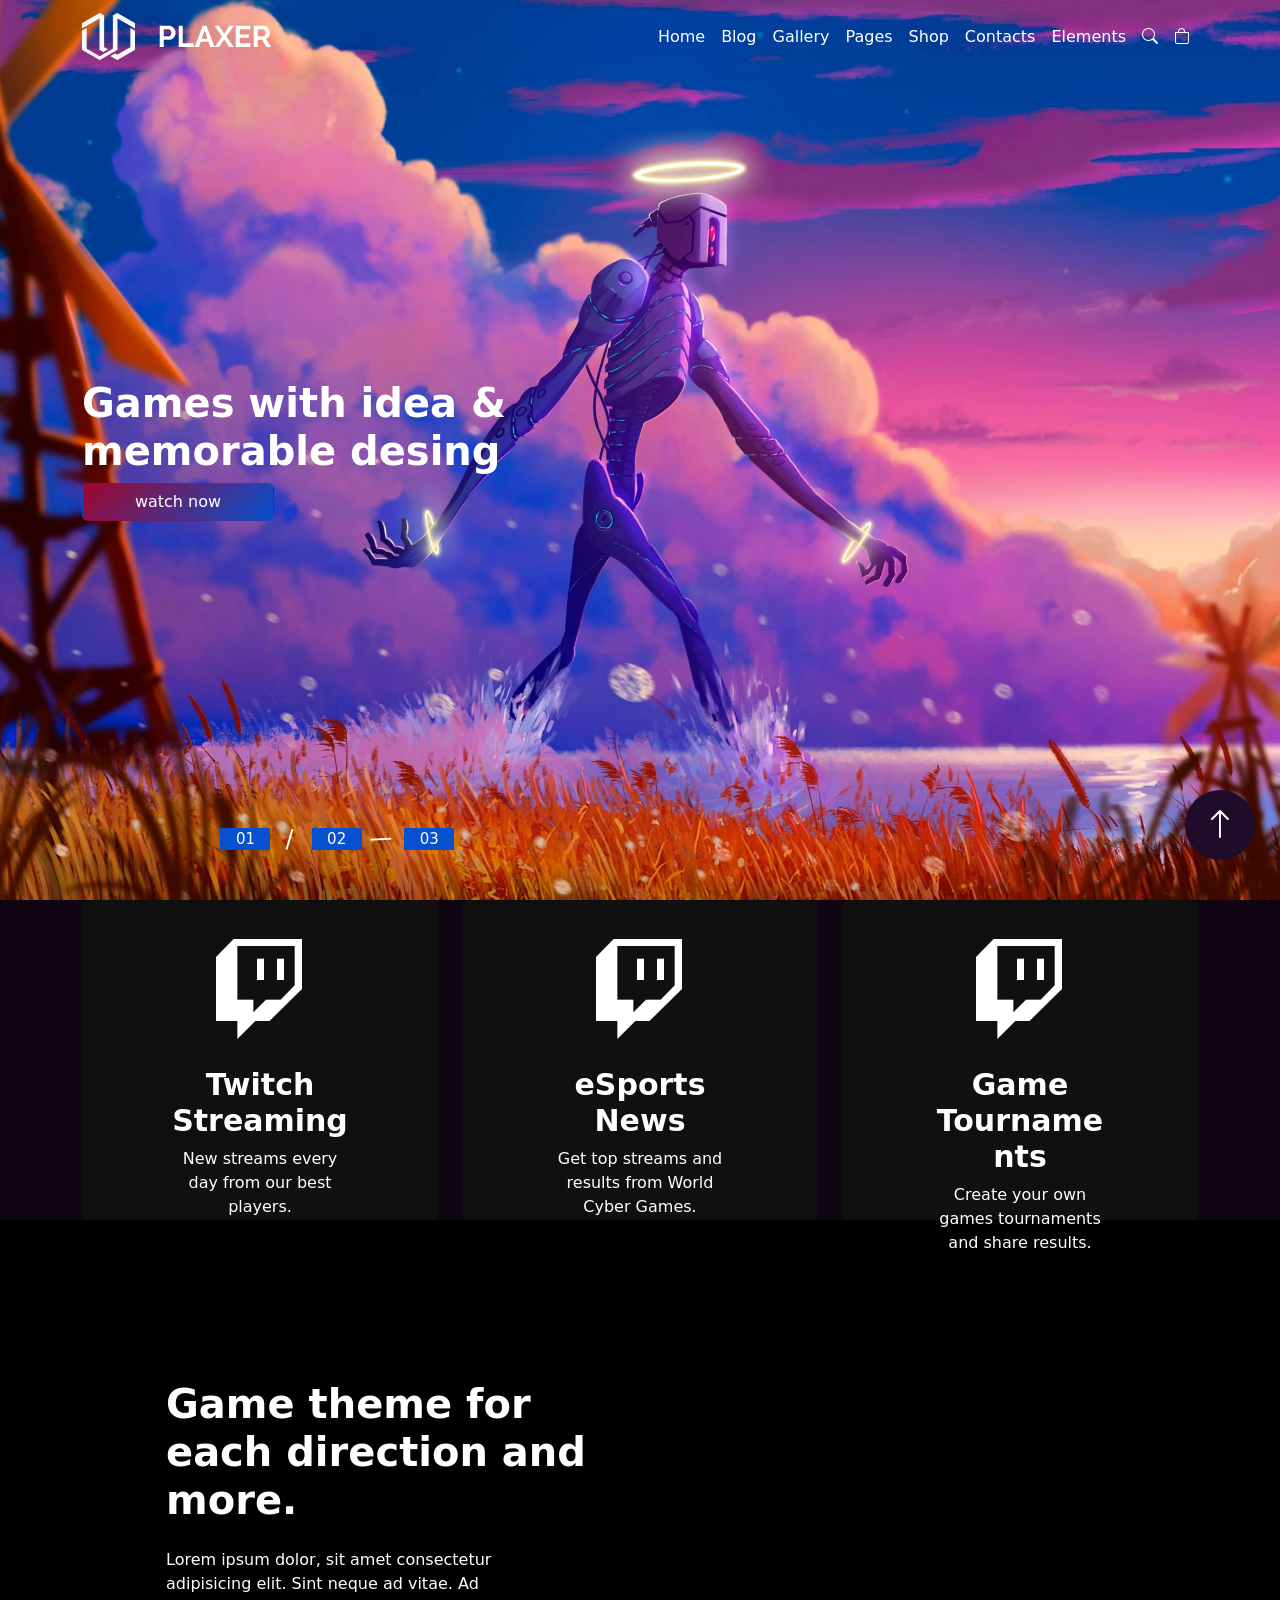
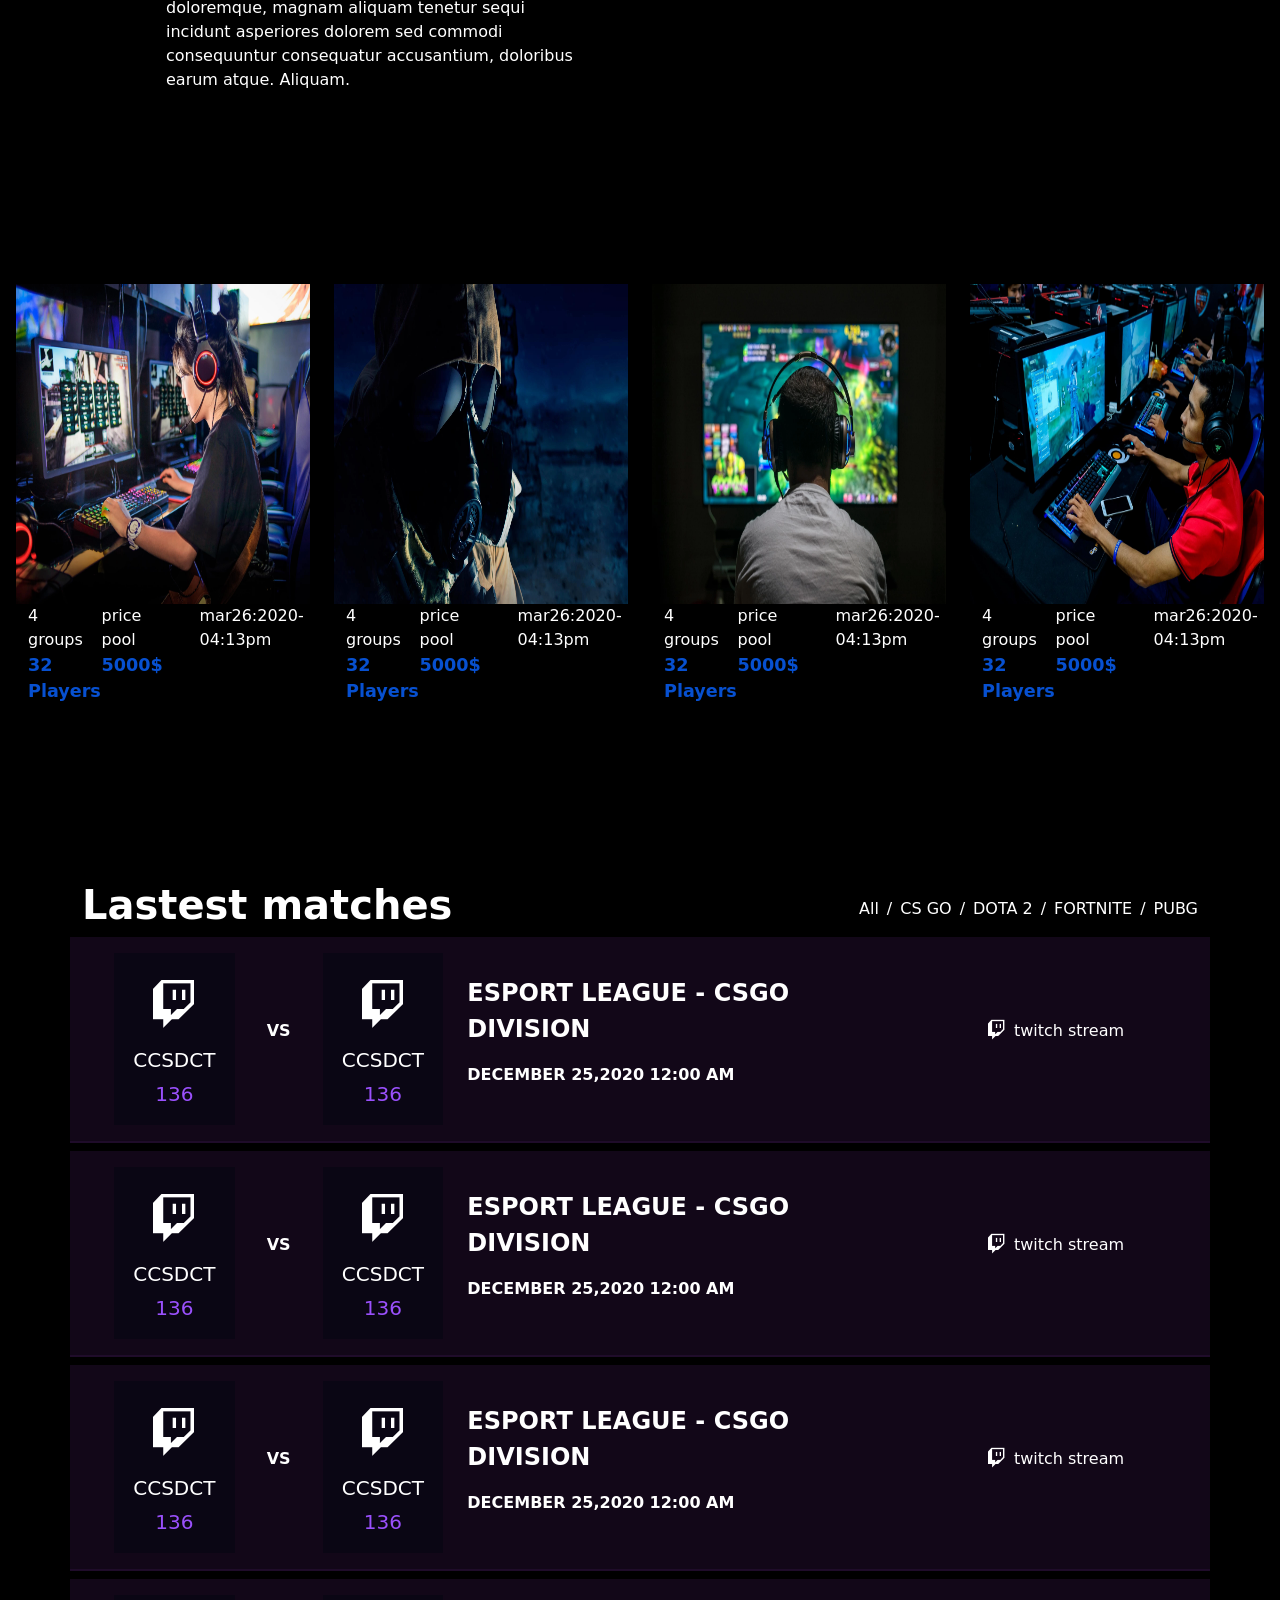
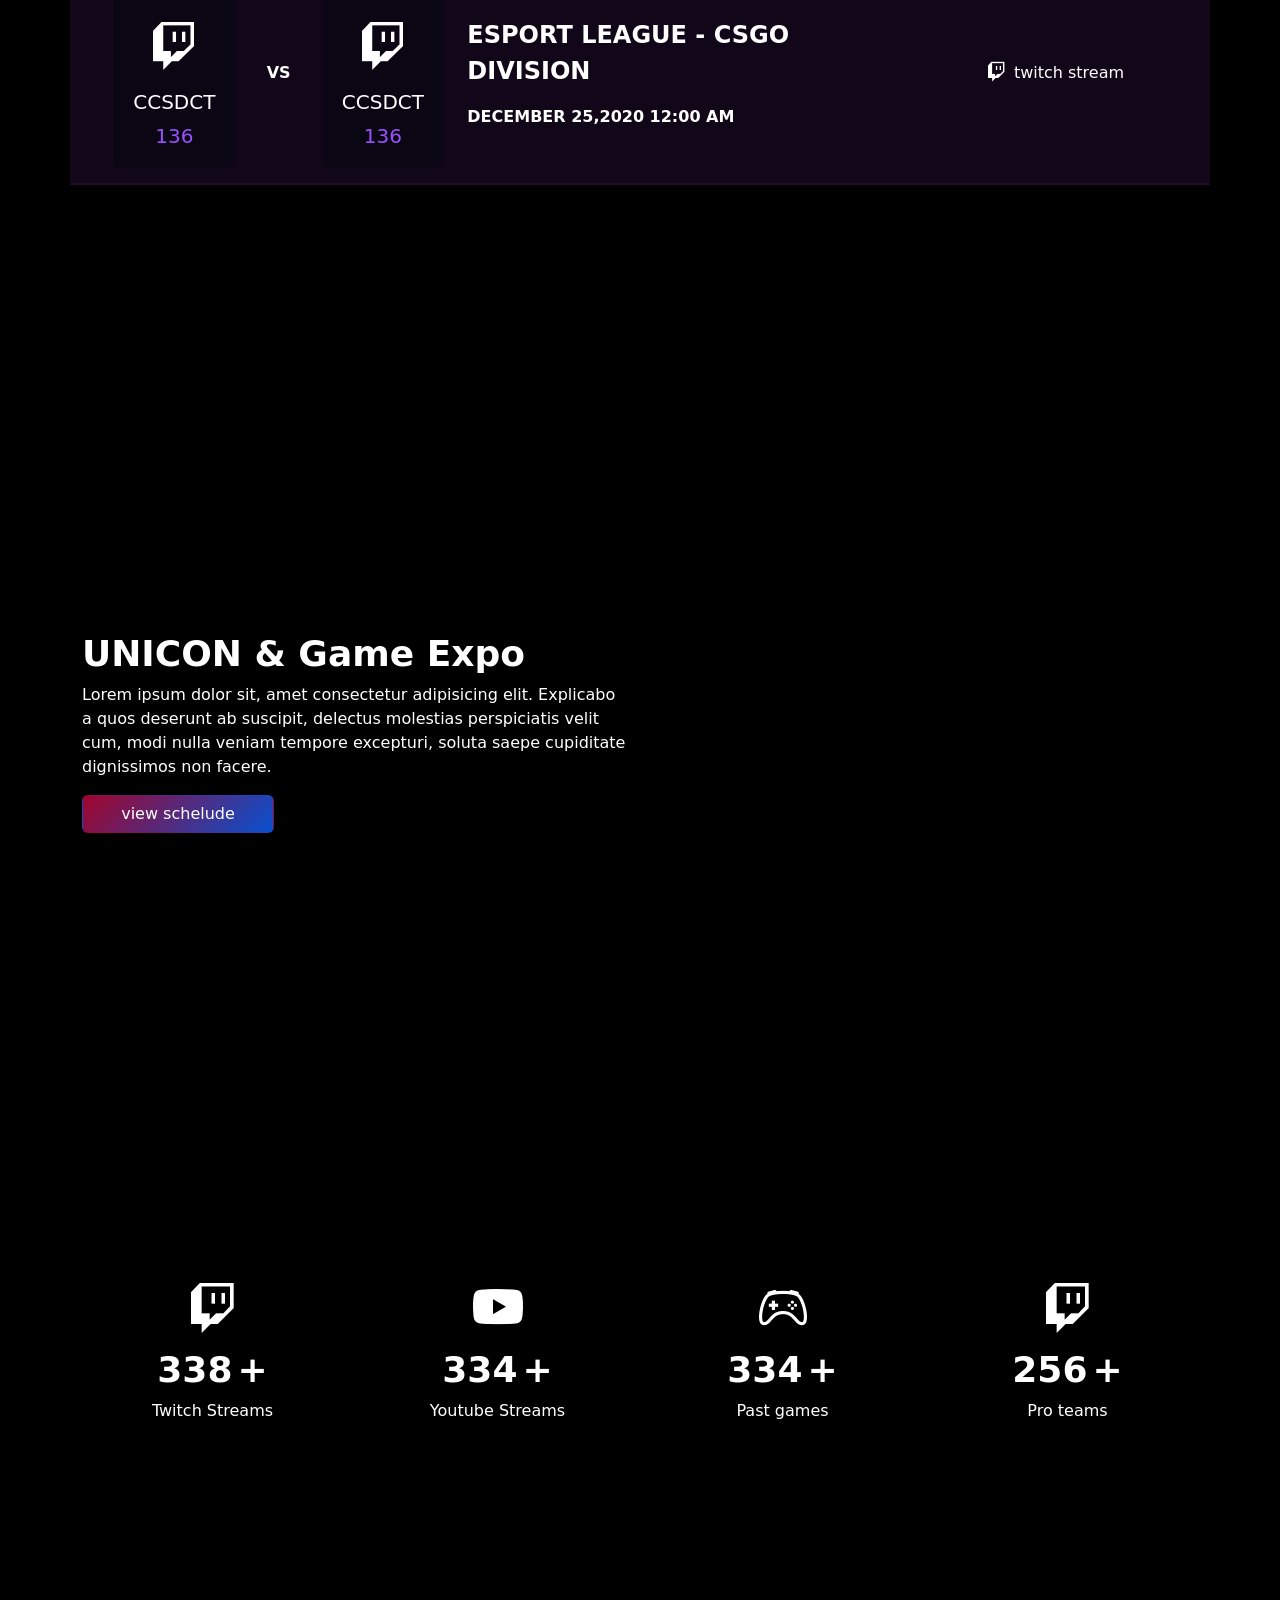
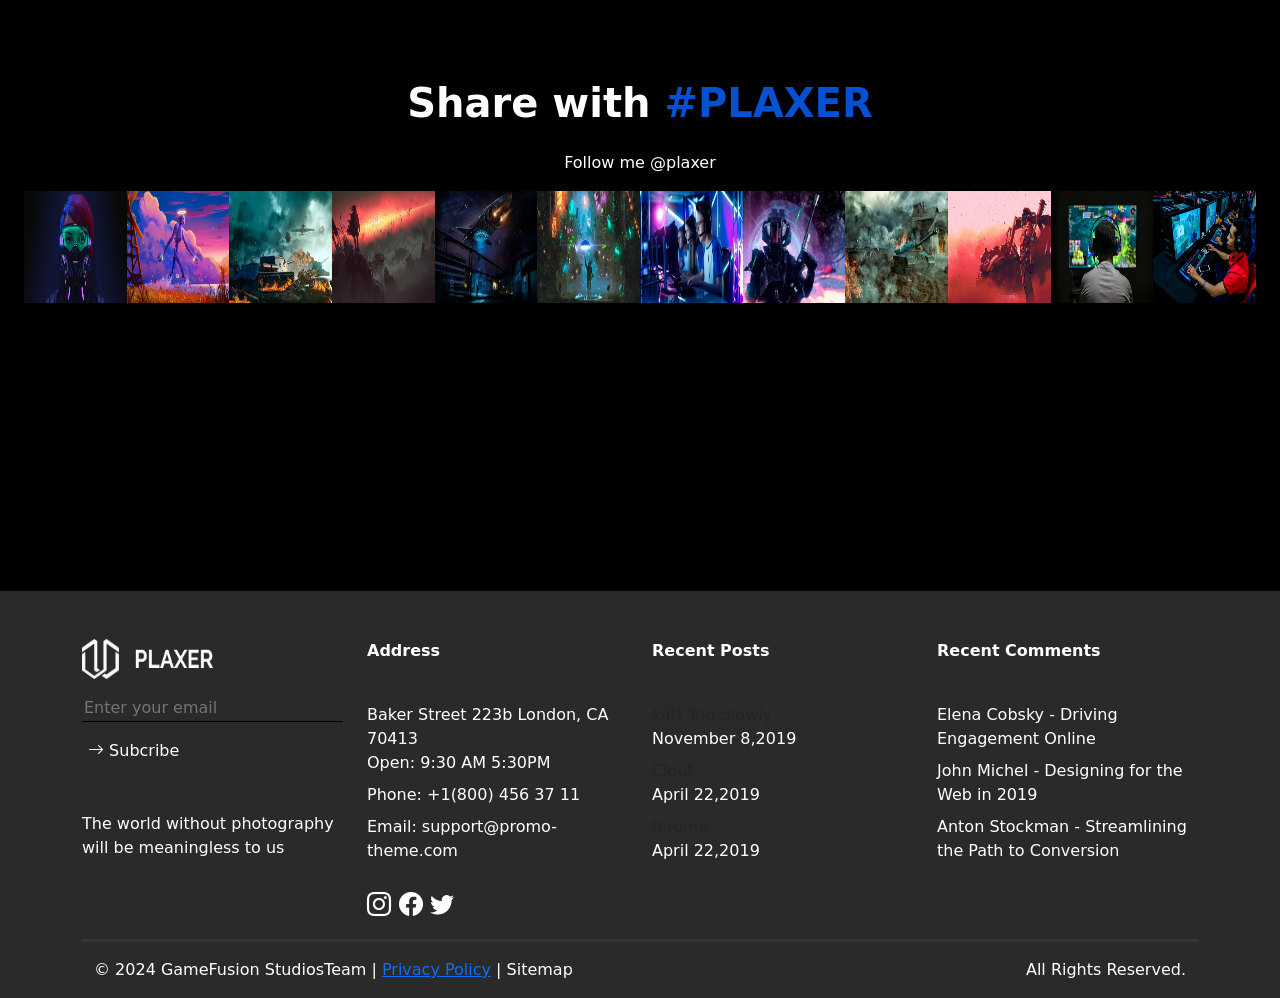
==== index.html @ f03bf8fd "home final" ====
<!DOCTYPE html>
<html lang="en">
<head>
    <meta charset="UTF-8">
    <meta name="viewport" content="width=device-width, initial-scale=1.0">
    <title>SupuestoIII</title>
    
    <link href="https://cdn.jsdelivr.net/npm/bootstrap@5.3.8/dist/css/bootstrap.min.css" rel="stylesheet" integrity="sha384-sRIl4kxILFvY47J16cr9ZwB07vP4J8+LH7qKQnuqkuIAvNWLzeN8tE5YBujZqJLB" crossorigin="anonymous">
    <script src="https://cdn.jsdelivr.net/npm/bootstrap@5.3.8/dist/js/bootstrap.bundle.min.js" integrity="sha384-FKyoEForCGlyvwx9Hj09JcYn3nv7wiPVlz7YYwJrWVcXK/BmnVDxM+D2scQbITxI" crossorigin="anonymous"></script>
    <link href="https://cdn.jsdelivr.net/npm/bootstrap-icons@1.11.3/font/bootstrap-icons.css" rel="stylesheet">
    <link rel="stylesheet" href="./styles/estilo_general.css">
    <link rel="stylesheet" href="./styles/estilosmodificados.css">
</head>
<body>

<!-- navegacion -->
<nav class="navbar navbar-expand-lg fixed-top">
  <div class="container">

    <!-- logo -->
    <a class="navbar-brand" href="#">
      <img src="./resources/img/logo-light.webp" alt="">
    </a>

    <button class="navbar-toggler" type="button" data-bs-toggle="collapse"
      data-bs-target="#navbarTogglerDemo02">
      <span class="navbar-toggler-icon"></span>
    </button>

    <div class="collapse navbar-collapse" id="navbarTogglerDemo02">

      <ul class="navbar-nav ms-auto mb-2 mb-lg-0 d-flex align-items-center">
        <li class="nav-item"><a class="nav-link textoenlaces" href="#">Home</a></li>
        <li class="nav-item"><a class="nav-link textoenlaces" href="#">Blog</a></li>
        <li class="nav-item"><a class="nav-link textoenlaces" href="#">Gallery</a></li>
        <li class="nav-item"><a class="nav-link textoenlaces" href="#">Pages</a></li>
        <li class="nav-item"><a class="nav-link textoenlaces" href="#">Shop</a></li>
        <li class="nav-item"><a class="nav-link textoenlaces" href="#">Contacts</a></li>
        <li class="nav-item"><a class="nav-link textoenlaces" href="#">Elements</a></li>
        <li class="nav-item"><a class="nav-link textoenlaces" href="#"><i class="bi bi-search"></i></a></li>
        <li class="nav-item"><a class="nav-link textoenlaces" href="#"><i class="bi bi-bag"></i></a></li>
      </ul>

    </div>
  </div>
</nav>
    <!--Hero-->
    <div id="carouselExampleIndicators" class="carousel slide" data-bs-ride="carousel" data-bs-interval="2000">

        <div class="carousel-indicators">
            <button type="button" data-bs-target="#carouselExampleIndicators" data-bs-slide-to="0" class="active d-flex justify-content-center align-items-center" aria-current="true" aria-label="Slide 1">
                <div class="titbtnhero">
                    01
                </div>
                <div class="barra">/</div>
            </button>
            
            <button type="button" data-bs-target="#carouselExampleIndicators" class="d-flex justify-content-center align-items-center" data-bs-slide-to="1" aria-label="Slide 2">
                <div class="titbtnhero">02</div>
                <div class="barra">/</div>
            </button>
            <button type="button" data-bs-target="#carouselExampleIndicators" data-bs-slide-to="2" aria-label="Slide 3"><div class="titbtnhero">03</div></button>
        </div>


        <div class="carousel-inner">
            <div class="carousel-item active">
                <div class="heroimagen d-flex justify-content-start align-items-center" style="background-image: url('./resources/img/img1.webp');">
                    <div class="d-flex container flex-column">
                        <h3 style="width: 30rem;">Games with idea & memorable desing</h3>
                        <button class="btn botongeneral" style="width: 12rem;">watch now</button>
                    </div>
                </div>
            </div>
            <div class="carousel-item">
                <div class="heroimagen d-flex justify-content-start align-items-center" style="background-image: url('./resources/img/img2.webp');">
                    <div class="d-flex container flex-column">
                        <h3 style="width: 30rem;">Games with idea & memorable desing</h3>
                        <button class="btn botongeneral" style="width: 12rem;">watch now</button>
                    </div>
                </div>
            </div>
            <div class="carousel-item">
                <div class="heroimagen d-flex justify-content-start align-items-center" style="background-image: url('./resources/img/img3.webp');">
                    <div class="d-flex container flex-column">
                        <h3 style="width: 30rem;">Games with idea & memorable desing</h3>
                        <button class="btn botongeneral" style="width: 12rem;">watch now</button>
                    </div>
                </div>
            </div>
        </div>
    </div>

    <!-- SERVICIOS-->
    <div class="container-fluid" style="background-color: #100513;">
        <div class="container" style="background-color: #100513;">
            <div class="row d-flex justify-content-center align-items-center">
                
                <div class="col-12 col-md-4 d-flex justify-content-center">
                    <div class="card cardcolor" style="height: 20rem; ">
                        <div class="card-body margencardbody">
                            <div class="d-flex flex-column justify-content-center align-items-center">
                            <i class="bi bi-twitch iconoscard" style="text-align: center;"></i>
                            </div>
                            <h5 class="">Twitch Streaming</h5>
                            <p class="card-text textoGeneral">New streams every day from our best players.</p>
                        </div>
                    </div>
                </div>
                <div class="col-12 col-md-4 d-flex justify-content-center">
                    <div class="card cardcolor" style="height: 20rem;">
                        <div class="card-body margencardbody">
                            <div class="d-flex flex-column justify-content-center align-items-center">
                            <i class="bi bi-twitch iconoscard" style="text-align: center;"></i>
                            </div>
                            <h5 class="">eSports News</h5>
                            <p class="card-text textoGeneral">Get top streams and results from World Cyber Games.</p>
                        </div>
                    </div>
                </div>
                <div class="col-12 col-md-4 d-flex justify-content-center">
                    <div class="card cardcolor" style="height: 20rem;">
                        <div class="card-body margencardbody">
                            <div class="d-flex flex-column justify-content-center align-items-center">
                            <i class="bi bi-twitch iconoscard" style="text-align: center;"></i>
                            </div>
                            <h5 class="">Game Tournaments</h5>
                            <p class="card-text textoGeneral">Create your own games tournaments and share results.</p>
                        </div>
                    </div>
                </div>
                
            </div>
        </div>
    </div>

    <div class="separador"></div>

    <!--Sobre nosotros-->

    <div class="separador">

    </div>

    <div class="container">
        <div class="row row-cols-1 row-cols-md-2">
            <div class="col ps-5">
                <h3 class="ps-5">Game theme for each direction and more.</h3>
                <p class="ps-5 pe-5 mt-4 textoGeneral">Lorem ipsum dolor, sit amet consectetur adipisicing elit.
                     Sint neque ad vitae. Ad doloremque, magnam aliquam tenetur sequi incidunt asperiores
                      dolorem sed commodi consequuntur consequatur accusantium,
                     doloribus earum atque. Aliquam.</p>
            </div>
            <div class="col">
                <video width="100%" height="100%" loop="true" muted autoplay>
                    <source src="./resources/videos/video_sobre_nosotros.mp4" type="video/mp4">
                </video>
            </div>
        </div>
    </div>

    <div class="separador"></div>
    <div class="separador"></div>

    <!--Eventos Recientes-->

    <div class="container-fluid p-3">
        <div class="row">
            <div class="col-12 col-md-6 col-lg-3">
                <div class="d-flex flex-column">
                    <img src="./resources/img/card1.webp" alt="" width="100%" height="320px">
                    <div class="container-fluid">
                        <div class="row">
                            <div class="col-3 textoGeneral">4 groups</div>
                            <div class="col-4 textoGeneral">price pool</div>
                            <div class="col-5 textoGeneral">mar26:2020-04:13pm</div>
                            <div class="col-3" style="color: #0750d0; font-size: 1.1rem; font-weight: 700;">32 Players</div>
                            <div class="col-4" style="color: #0750d0; font-size: 1.1rem; font-weight: 700;">5000$</div>
                        </div>
                    </div>
                </div>
            </div>
            <div class="col-12 col-md-6 col-lg-3">
                <div class="d-flex flex-column">
                    <img src="./resources/img/card2.webp" alt="" width="100%" height="320px">
                    <div class="container-fluid">
                        <div class="row">
                            <div class="col-3 textoGeneral">4 groups</div>
                            <div class="col-4 textoGeneral">price pool</div>
                            <div class="col-5 textoGeneral">mar26:2020-04:13pm</div>
                            <div class="col-3" style="color: #0750d0; font-size: 1.1rem; font-weight: 700;">32 Players</div>
                            <div class="col-4" style="color: #0750d0; font-size: 1.1rem; font-weight: 700;">5000$</div>
                        </div>
                    </div>
                </div>
            </div>
            <div class="col-12 col-md-6 col-lg-3">
                <div class="d-flex flex-column">
                    <img src="./resources/img/card3.webp" alt="" width="100%" height="320px">
                    <div class="container-fluid">
                        <div class="row">
                            <div class="col-3 textoGeneral">4 groups</div>
                            <div class="col-4 textoGeneral">price pool</div>
                            <div class="col-5 textoGeneral">mar26:2020-04:13pm</div>
                            <div class="col-3" style="color: #0750d0; font-size: 1.1rem; font-weight: 700;">32 Players</div>
                            <div class="col-4" style="color: #0750d0; font-size: 1.1rem; font-weight: 700;">5000$</div>
                        </div>
                    </div>
                </div>
            </div>
            <div class="col-12 col-md-6 col-lg-3">
                <div class="d-flex flex-column">
                    <img src="./resources/img/card4.webp" alt="" width="100%" height="320px">
                    <div class="container-fluid">
                        <div class="row">
                            <div class="col-3 textoGeneral">4 groups</div>
                            <div class="col-4 textoGeneral">price pool</div>
                            <div class="col-5 textoGeneral">mar26:2020-04:13pm</div>
                            <div class="col-3" style="color: #0750d0; font-size: 1.1rem; font-weight: 700;">32 Players</div>
                            <div class="col-4" style="color: #0750d0; font-size: 1.1rem; font-weight: 700;">5000$</div>
                        </div>
                    </div>
                </div>
            </div>
        </div>
    </div>

    <div class="separador"></div>
    <div class="separador"></div>

    <!-- Lastest matches-->
     <div class="container">
        <div class="row">
            <div class="col-6 d-flex justify-content-start align-items-center">
                <h3 id="titmatch">Lastest matches</h3>
            </div>
            <div class="col-6 d-flex justify-content-end align-items-center textoGeneral">
                <a class="enlacematch me-2" href="#titmatch">All</a>/
                <a class="enlacematch me-2 ms-2" href="#titmatch">CS GO</a>/
                <a class="enlacematch me-2 ms-2" href="#titmatch">DOTA 2</a>/
                <a class="enlacematch me-2 ms-2" href="#titmatch">FORTNITE</a>/
                <a class="enlacematch ms-2" href="#titmatch">PUBG</a>
            </div>
        </div>

        <!---->
        <div class="row align-items-center seccionmatch p-3 mb-2">
            <div class="col-12 col-md-4 d-flex justify-content-center align-items-center">
                <div class="d-flex flex-column justify-content-center align-items-center cardmatch ms-3 me-2">
                    <i class="bi bi-twitch iconoscard mt-3 mb-1" style="text-align: center; font-size: 3rem;"></i>
                    <p class="titulomatch mb-1">CCSDCT</p>
                    <p class="numeromatch mb-3 mt-0">136</p>
                </div>

                <p class="me-4 ms-4 textomatch">VS</p>

                <div class="d-flex flex-column justify-content-center align-items-center cardmatch ms-2">
                    <i class="bi bi-twitch iconoscard mt-3 mb-1" style="text-align: center; font-size: 3rem;"></i>
                    <p class="titulomatch mb-1">CCSDCT</p>
                    <p class="numeromatch mb-3 mt-0">136</p>
                </div>

            </div>
            <div class="col-12 col-md-5">
                <p class="textotitulomatch">ESPORT LEAGUE - CSGO DIVISION</p>
                <p class="textomatch">DECEMBER 25,2020 12:00 AM</p>
            </div>
            <div class="col-12 col-md-3 d-flex align-items-center justify-content-center">
                
                <p class="textoGeneral"> <i class="bi bi-twitch textoGeneral me-2" style="font-size: 1.2rem;"></i>twitch stream</p>
            </div>
        </div>
        <!---->

        <!---->
        <div class="row align-items-center seccionmatch p-3 mb-2">
            <div class="col-12 col-md-4 d-flex justify-content-center align-items-center">
                <div class="d-flex flex-column justify-content-center align-items-center cardmatch ms-3 me-2">
                    <i class="bi bi-twitch iconoscard mt-3 mb-1" style="text-align: center; font-size: 3rem;"></i>
                    <p class="titulomatch mb-1">CCSDCT</p>
                    <p class="numeromatch mb-3 mt-0">136</p>
                </div>

                <p class="me-4 ms-4 textomatch">VS</p>

                <div class="d-flex flex-column justify-content-center align-items-center cardmatch ms-2">
                    <i class="bi bi-twitch iconoscard mt-3 mb-1" style="text-align: center; font-size: 3rem;"></i>
                    <p class="titulomatch mb-1">CCSDCT</p>
                    <p class="numeromatch mb-3 mt-0">136</p>
                </div>

            </div>
            <div class="col-12 col-md-5">
                <p class="textotitulomatch">ESPORT LEAGUE - CSGO DIVISION</p>
                <p class="textomatch">DECEMBER 25,2020 12:00 AM</p>
            </div>
            <div class="col-12 col-md-3 d-flex align-items-center justify-content-center">
                
                <p class="textoGeneral"> <i class="bi bi-twitch textoGeneral me-2" style="font-size: 1.2rem;"></i>twitch stream</p>
            </div>
        </div>
        <!---->
        <!---->
        <div class="row align-items-center seccionmatch p-3 mb-2">
            <div class="col-12 col-md-4 d-flex justify-content-center align-items-center">
                <div class="d-flex flex-column justify-content-center align-items-center cardmatch ms-3 me-2">
                    <i class="bi bi-twitch iconoscard mt-3 mb-1" style="text-align: center; font-size: 3rem;"></i>
                    <p class="titulomatch mb-1">CCSDCT</p>
                    <p class="numeromatch mb-3 mt-0">136</p>
                </div>

                <p class="me-4 ms-4 textomatch">VS</p>

                <div class="d-flex flex-column justify-content-center align-items-center cardmatch ms-2">
                    <i class="bi bi-twitch iconoscard mt-3 mb-1" style="text-align: center; font-size: 3rem;"></i>
                    <p class="titulomatch mb-1">CCSDCT</p>
                    <p class="numeromatch mb-3 mt-0">136</p>
                </div>

            </div>
            <div class="col-12 col-md-5">
                <p class="textotitulomatch">ESPORT LEAGUE - CSGO DIVISION</p>
                <p class="textomatch">DECEMBER 25,2020 12:00 AM</p>
            </div>
            <div class="col-12 col-md-3 d-flex align-items-center justify-content-center">
                
                <p class="textoGeneral"> <i class="bi bi-twitch textoGeneral me-2" style="font-size: 1.2rem;"></i>twitch stream</p>
            </div>
        </div>
        <!---->
        <!---->
        <div class="row align-items-center seccionmatch p-3 mb-2">
            <div class="col-12 col-md-4 d-flex justify-content-center align-items-center">
                <div class="d-flex flex-column justify-content-center align-items-center cardmatch ms-3 me-2">
                    <i class="bi bi-twitch iconoscard mt-3 mb-1" style="text-align: center; font-size: 3rem;"></i>
                    <p class="titulomatch mb-1">CCSDCT</p>
                    <p class="numeromatch mb-3 mt-0">136</p>
                </div>

                <p class="me-4 ms-4 textomatch">VS</p>

                <div class="d-flex flex-column justify-content-center align-items-center cardmatch ms-2">
                    <i class="bi bi-twitch iconoscard mt-3 mb-1" style="text-align: center; font-size: 3rem;"></i>
                    <p class="titulomatch mb-1">CCSDCT</p>
                    <p class="numeromatch mb-3 mt-0">136</p>
                </div>

            </div>
            <div class="col-12 col-md-5">
                <p class="textotitulomatch">ESPORT LEAGUE - CSGO DIVISION</p>
                <p class="textomatch">DECEMBER 25,2020 12:00 AM</p>
            </div>
            <div class="col-12 col-md-3 d-flex align-items-center justify-content-center">
                
                <p class="textoGeneral"> <i class="bi bi-twitch textoGeneral me-2" style="font-size: 1.2rem;"></i>twitch stream</p>
            </div>
        </div>
        <!---->
     </div>

<div class="separador"></div>
<div class="separador"></div>
<div class="separador"></div>

    <!-- UNICON & Game Expo -->
     <div class="container-fluid expocontenedor d-flex justify-content-center align-items-center" style="width: 100% ; height: 600px ;">
        <div class="container">
            <div class="row">
                <div class="col-6 text-start d-flex flex-column ">
                    <h4>UNICON & Game Expo</h4>
                    <p class="textoGeneral">
                        Lorem ipsum dolor sit, amet consectetur adipisicing elit.
                        Explicabo a quos deserunt ab suscipit, delectus molestias perspiciatis velit cum,
                        modi nulla veniam tempore excepturi, 
                        soluta saepe cupiditate dignissimos non facere.
                    </p>
                    <button class="btn botongeneral" style="width: 12rem;">view schelude</button>
                </div>
            </div>
        </div>
     </div>
    
    <div class="separador"></div>
    <div class="separador"></div>
    <div class="separador"></div>

<!-- seccion contador -->

    <section class="container">
        <div class="row text-center">
            <div class="col-6 col-md-3 d-flex flex-column justify-content-center align-items-center">
                <i class="bi bi-twitch iconoscard" style="text-align: center; font-size: 50px;"></i>
                <div><h4 data-tiempo="1300" class="contador" style="display: inline-block;">1300 </h4> <h4 style="display: inline-block;">+</h4></div>
                <p class="textoGeneral">Twitch Streams</p>
            </div>
            <div class="col-6 col-md-3 d-flex flex-column justify-content-center align-items-center">
                <i class="bi bi-youtube iconoscard" style="text-align: center; font-size: 50px;"></i>
                <div><h4 data-tiempo="1100" class="contador" style="display: inline-block;">1100 </h4> <h4 style="display: inline-block;">+</h4></div>
                <p class="textoGeneral">Youtube Streams</p>
            </div>
            <div class="col-6 col-md-3 d-flex flex-column justify-content-center align-items-center">
                <i class="bi bi-controller iconoscard" style="text-align: center; font-size: 50px;"></i>
                <div><h4 data-tiempo="900" class="contador" style="display: inline-block;">900 </h4> <h4 style="display: inline-block;">+</h4></div>
                <p class="textoGeneral">Past games</p>
            </div>
            <div class="col-6 col-md-3 d-flex flex-column justify-content-center align-items-center">
                <i class="bi bi-twitch iconoscard" style="text-align: center; font-size: 50px;"></i>
                <div><h4 data-tiempo="256" class="contador" style="display: inline-block;">256 </h4> <h4 style="display: inline-block;">+</h4></div>
                <p class="textoGeneral">Pro teams</p>
            </div>
        </div>
    </section>

    <div class="separador"></div>
    <div class="separador"></div>
    <div class="separador"></div>

    <!-- Share with #PLAXER-->
     <div class="container-fluid">
        <div class="text-center">
            <h3 style="display: inline-block;">Share with <p style="display: inline-block; color: #0750d0;">#PLAXER</p></h3>
            <div>
                <p class="textoGeneral">Follow me <a class="textoenlaces" href="">@plaxer</a></p>
            </div>
            
        </div>
        <div class="container-fluid">
            <div class="row g-0" style="height: 10rem;">
                <div class="col col-sm-3 col-lg-1 col-6">
                    <img src="./resources/img/img1.webp" alt="" width="100%" height="70%">
                </div>
                <div class="col col-sm-3 col-lg-1 col-6">
                    <img src="./resources/img/img2.webp" alt="" width="100%" height="70%">
                </div>
                <div class="col col-sm-3 col-lg-1 col-6">
                    <img src="./resources/img/img3.webp" alt="" width="100%" height="70%">
                </div>
                <div class="col col-sm-3 col-lg-1 col-6">
                    <img src="./resources/img/img4.webp" alt="" width="100%" height="70%">
                </div>
                <div class="col col-sm-3 col-lg-1 col-6">
                    <img src="./resources/img/img5.webp" alt="" width="100%" height="70%">
                </div>
                <div class="col col-sm-3 col-lg-1 col-6">
                    <img src="./resources/img/img6.webp" alt="" width="100%" height="70%">
                </div>
                <div class="col col-sm-3 col-lg-1 col-6">
                    <img src="./resources/img/img7.webp" alt="" width="100%" height="70%">
                </div>
                <div class="col col-sm-3 col-lg-1 col-6">
                    <img src="./resources/img/img8.webp" alt="" width="100%" height="70%">
                </div>
                <div class="col col-sm-3 col-lg-1 col-6">
                    <img src="./resources/img/img9.webp" alt="" width="100%" height="70%">
                </div>
                <div class="col col-sm-3 col-lg-1 col-6">
                    <img src="./resources/img/img10.webp" alt="" width="100%" height="70%">
                </div>
                <div class="col col-sm-3 col-lg-1 col-6">
                    <img src="./resources/img/card3.webp" alt="" width="100%" height="70%">
                </div>
                <div class="col col-sm-3 col-lg-1 col-6">
                    <img src="./resources/img/card4.webp" alt="" width="100%" height="70%">
                </div>
            </div>
        </div>
     </div>
    
    <div class="separador"></div>
    <div class="separador"></div>
    <div class="separador"></div>

    <!-- footer-->

    <footer class="container-fluid" style="background-color: rgb(44, 41, 41);">
        <div class="container">
            <div class="row row-cols-1 row-cols-md-2 row-cols-lg-4 text-center">
                <div class="col d-flex flex-column mt-5">
                    <img src="./resources/img/logo-light.webp" alt="" width="50%" height="40rem">
                    <input class="inputfooter mt-3 mb-3" type="text" placeholder="Enter your email">
                    <button class="text-start botonfooter mb-5"><i class="bi bi-arrow-right"> </i> Subcribe</button>
                    <p class="textoGeneral text-start">The world without photography
                         will be meaningless to us</p>
                </div>
                <div class="col text-start mt-5 d-flex flex-column">
                    <p class="textoGeneral" style="font-weight: bold;">Address</p>
                    <p class="textoGeneral mt-4 mb-0">Baker Street 223b London, CA 70413</p>
                    <p class="textoGeneral mb-2">Open: 9:30 AM 5:30PM</p>
                    <p class="textoGeneral mb-2">Phone: +1(800) 456 37 11</p>
                    <p class="textoGeneral mb-4">Email: support@promo-theme.com</p>
                    <p class="textoGeneral" style="font-size: 1.5rem;">
                        <i class="bi bi-instagram"></i>
                        <i class="bi bi-facebook"></i>
                        <i class="bi bi-twitter"></i>
                    </p>
                </div>
                <div class="col text-start mt-5 d-flex flex-column">
                    <p class="textoGeneral" style="font-weight: bold;">Recent Posts</p>
                    <p class="mt-4 mb-0">kills You Slowly</p>
                    <p class="textoGeneral mb-2">November 8,2019 </p>
                    <p class="mb-0">Clout</p>
                    <p class="textoGeneral mb-2">April 22,2019</p>
                    <p class="mb-0">Jerome</p>
                    <p class="textoGeneral">April 22,2019</p>
                </div>
                <div class="col text-start mt-5 d-flex flex-column">
                    <p class="textoGeneral" style="font-weight: bold;">Recent Comments</p>
                    <p class="textoGeneral mt-4 mb-2">Elena Cobsky - Driving Engagement Online</p>
                    <p class="textoGeneral mb-2">John Michel - Designing for the Web in 2019</p>
                    <p class="textoGeneral">Anton Stockman - Streamlining the Path to Conversion</p>
                </div>
            </div>
            <div class="container">
                <div class="row">
                    <hr class="col-12" style="height: 3px; background-color: rgb(97, 88, 88); border: none;">
                    <div class="col-6 text-start textoGeneral mb-3">&copy; 2024 GameFusion StudiosTeam | <a href="">Privacy Policy</a> | Sitemap</div>
                    <div class="col-6 text-end textoGeneral">All Rights Reserved.</div>
                </div>
                
            </div>
        </div>
        
    </footer>

    <!-- boton scroll arriba-->
     <a href="#">
     <div class="botonscroll">
        <i class="bi bi-arrow-up"></i>
     </div>
     </a>

    <script src="./resources/javascript/general.js"></script>
    <script src="./resources/javascript/contador.js"></script>
</body>
</html>
---- styles/estilo_general.css ----
/*Colores de la pagina*/
:root {
    --color-principal:#0750d0;
    --color-secundario:#a1052c;
    --color-fondoClaro:#f9f9f9;
    --color-fondoOscuro:#000000;
    --color-AcentoAdicional:#9a50fc;
    --color-textoPrincipal:#ffffff;
    --color-textoSecundario:#d3d3d3;
}

body{
    background-color: var(--color-fondoOscuro);
}
/*tamaño de letra*/
h1{
    font-size: 60px;
    font-weight: 600;
    color: var(--color-textoPrincipal);
}

h2{
    font-size: 48px;
    font-weight: 600;
    color: var(--color-textoPrincipal);
}

h3{
    font-size: 40px;
    font-weight: 600;
    color: var(--color-textoPrincipal);
}

h4{
    font-size: 36px;
    font-weight: 600;
    color: var(--color-textoPrincipal);
}

h5{
    font-size: 30px;
    font-weight: 600;
    color: var(--color-textoPrincipal);
}

.textoGeneral{
    font-size: 16px;
    font-weight: 400;
    color: var(--color-textoPrincipal);
}

/*clases cards*/
.margencardbody{
    text-align: center;
    margin-left: 70px;
    margin-right:70px ;
}

.iconoscard{
    font-size: 100px;
    color: var(--color-textoPrincipal);
}

.cardcolor{
background-color: #101010;
transition: all 0.3s ease;
}

.cardcolor:hover{
    background-color: #32256B;
}

/*generales*/
.separador{
    width: 100%;
    height: 80px;
}

.botongeneral{
    background: linear-gradient(135deg, #a1052c,#0750d0);
    color: var(--color-textoPrincipal);
}

.textoenlaces{
    color: white;
    font-weight: 400;
    text-decoration: none;
    transition: all 0.3s ease;
}

.textoenlaces:hover{
    color: var(--color-principal);
    border-bottom: solid 3px #0750d0;
    border-bottom-left-radius: 3px;
    border-bottom-right-radius: 3px;
    transform: rotate(4deg);
}

/*Hero*/

.heroimagen{
    width: 100vw; 
    height: 100vh; 
    background-size: cover;
    background-position: center;
}

/*ultimos partidos*/
.seccionmatch{
    background-color: #120718;
    border-bottom: solid 2px #1f0c2a;
    transition: all 0.4s ease;
}

.seccionmatch:hover{
    background: linear-gradient(to right, #3C2369, #074FCD);
}

.cardmatch{
    background-color: #0A0614 ;
    width: 8rem;
    height: 100%;
}

.titulomatch{
    font-size:20px ;
    color: var(--color-textoPrincipal);
}

.numeromatch{
    font-size: 20px;
    color: var(--color-AcentoAdicional);
}

.textotitulomatch{
    font-size: 1.5rem;
    color: var(--color-textoPrincipal);
    font-weight: 700;
}
.textomatch{
    font-size: 1.2;
    color: var(--color-textoPrincipal);
    font-weight: 600;
}

.enlacematch{
    color: var(--color-textoPrincipal);
    text-decoration: none;
}

.enlacematch:hover{
    background-color: orangered;
}


/* UNICON & Game Expo */

.expocontenedor{
    background-image: url(../resources/img/UniconFondo.webp);
    background-size: cover;
    background-position: bottom;
    background-attachment: fixed;
}

/*footer*/

.inputfooter{
    background-color: transparent;
    border: none;
    border-bottom: solid 1px black;
    color: var(--color-textoPrincipal);
}
.botonfooter{
  background-color: transparent;
    border: none;
    color: var(--color-textoPrincipal);
}

/*boton scroll*/
.botonscroll{
    height: 70px ;
    width: 70px ;
    background-color: #1f0c2a;
    color: var(--color-textoPrincipal);
    text-align: center;
    font-size: 2rem;
    border-radius: 100%;
    position: fixed;
    display: flex;
    align-items: center;
    justify-content: center;
    bottom: 40px;
    right: 25px;
    transition: all 0.4s ease;
}

.botonscroll:hover{
    transform: scale(1.1);
}
---- styles/estilosmodificados.css ----
/*colores de la pagina*/
:root {
    --color-principal:#0750d0;
    --color-secundario:#a1052c;
    --color-fondoClaro:#f9f9f9;
    --color-fondoOscuro:#000000;
    --color-AcentoAdicional:#9a50fc;
    --color-textoPrincipal:#ffffff;
    --color-textoSecundario:#d3d3d3;
}

/* modificacion de los botones y su contenedor*/
.carousel-indicators {
    justify-content: flex-start !important; 
    left: 20px;  
    bottom: 20px;
}

.carousel-indicators [data-bs-target] {
    text-indent: 0 !important;
    width: 70px;
    margin: 0px;
    height: 30px;      
    background-color: transparent;  
    opacity: 1;
    color: var(--color-textoPrincipal);
    font-size: 15px;
    margin-right: 0.7rem;
    margin-left: 10px;
}
    /* clase para la barra entre botones*/
.barra{
    font-size: 1.5rem;
    color: white;
    transition: all 1s ease;
}

    /*texto de los botones*/
.titbtnhero{
    background-color: var(--color-principal);
    min-width: 50px;
    max-width: 50px;
    margin-right: 15px;
    text-align: center;
}
    /*efecto de movimiento de la barra*/
.carousel-indicators button.active .barra{
    transform: rotate(70deg);
}
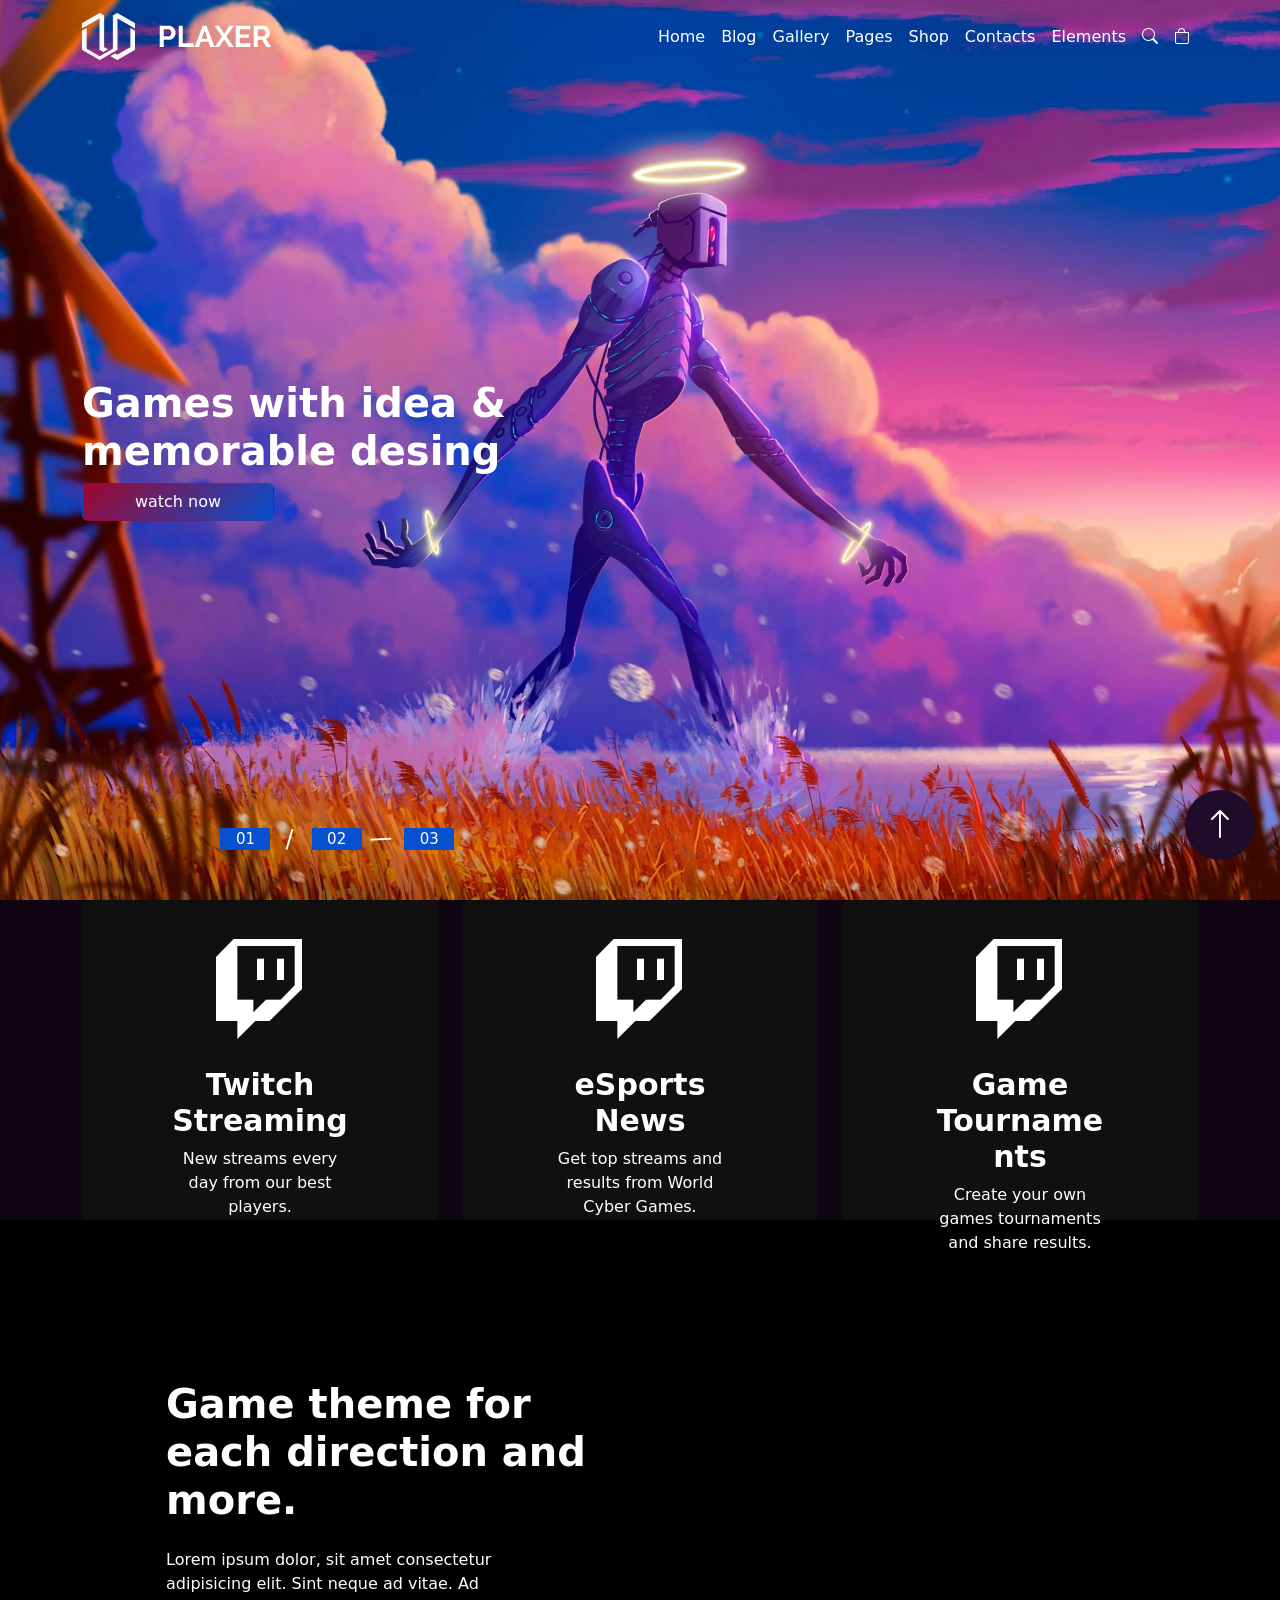
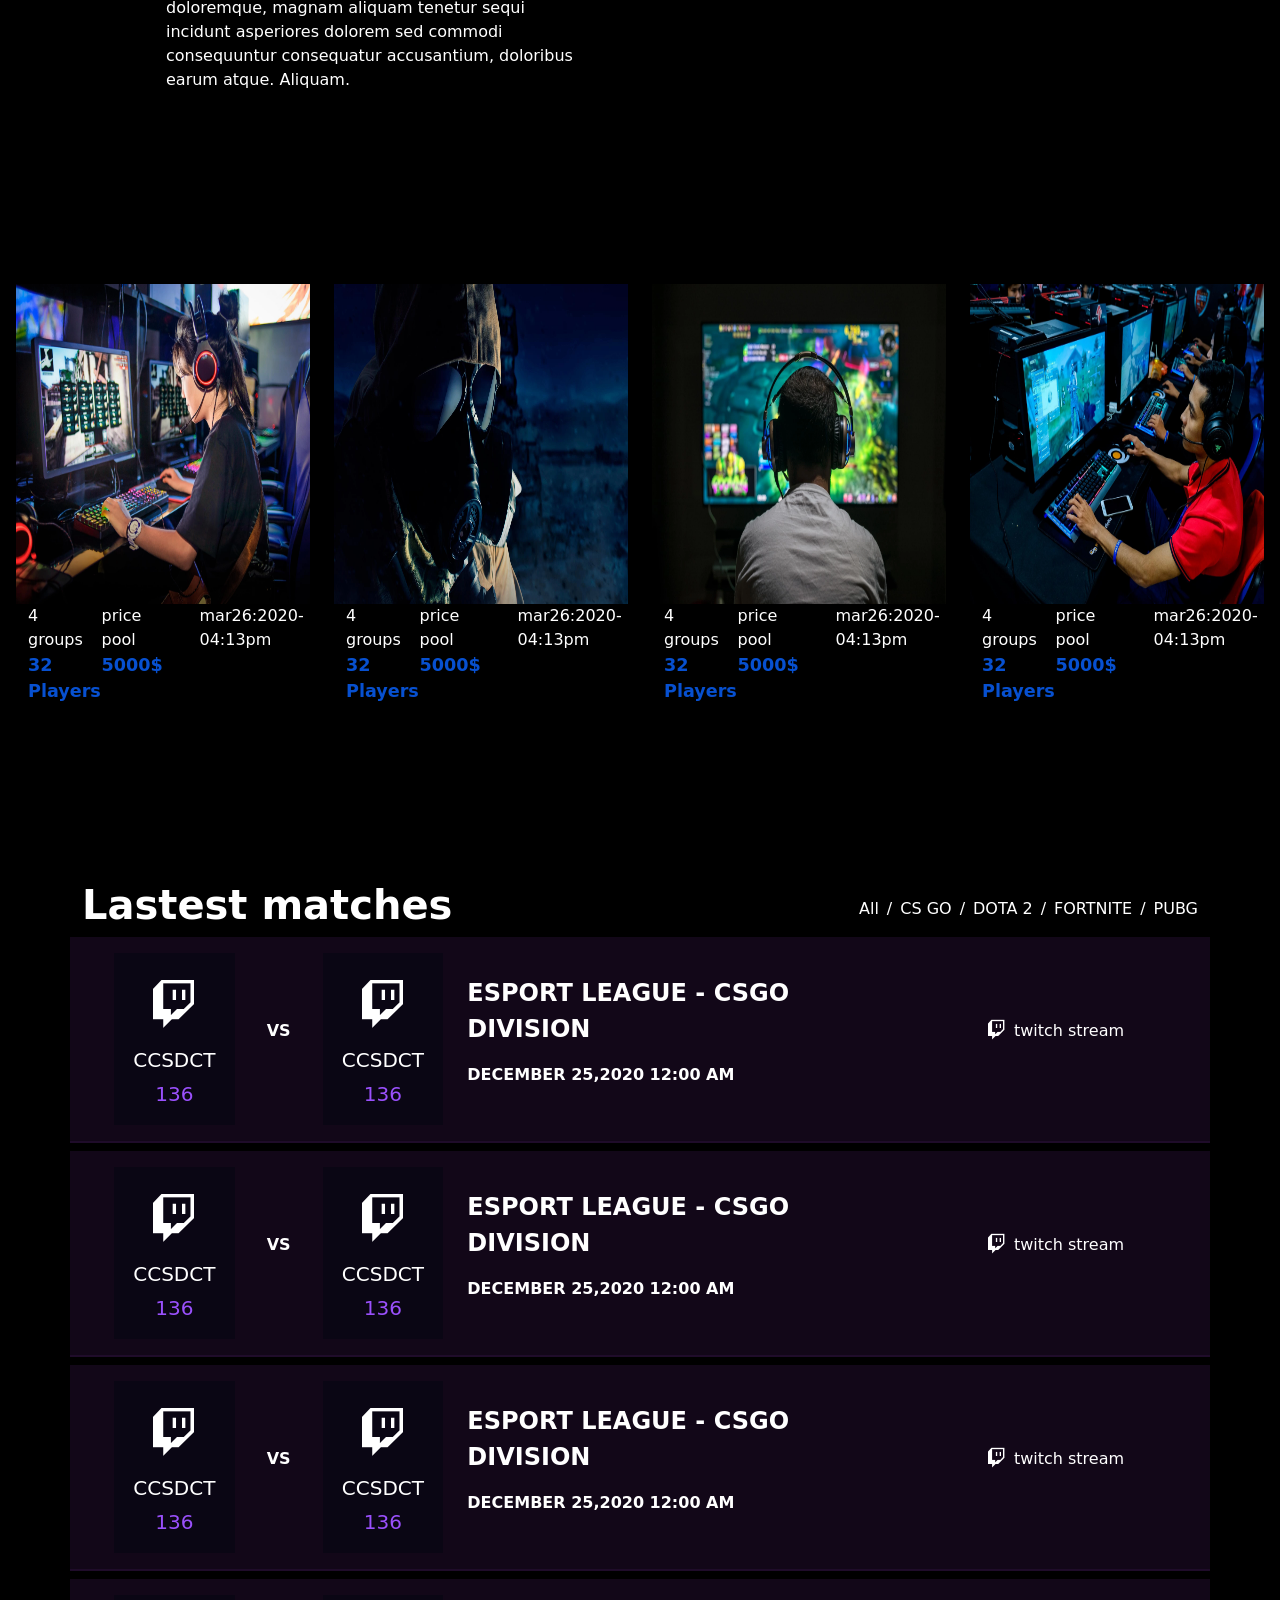
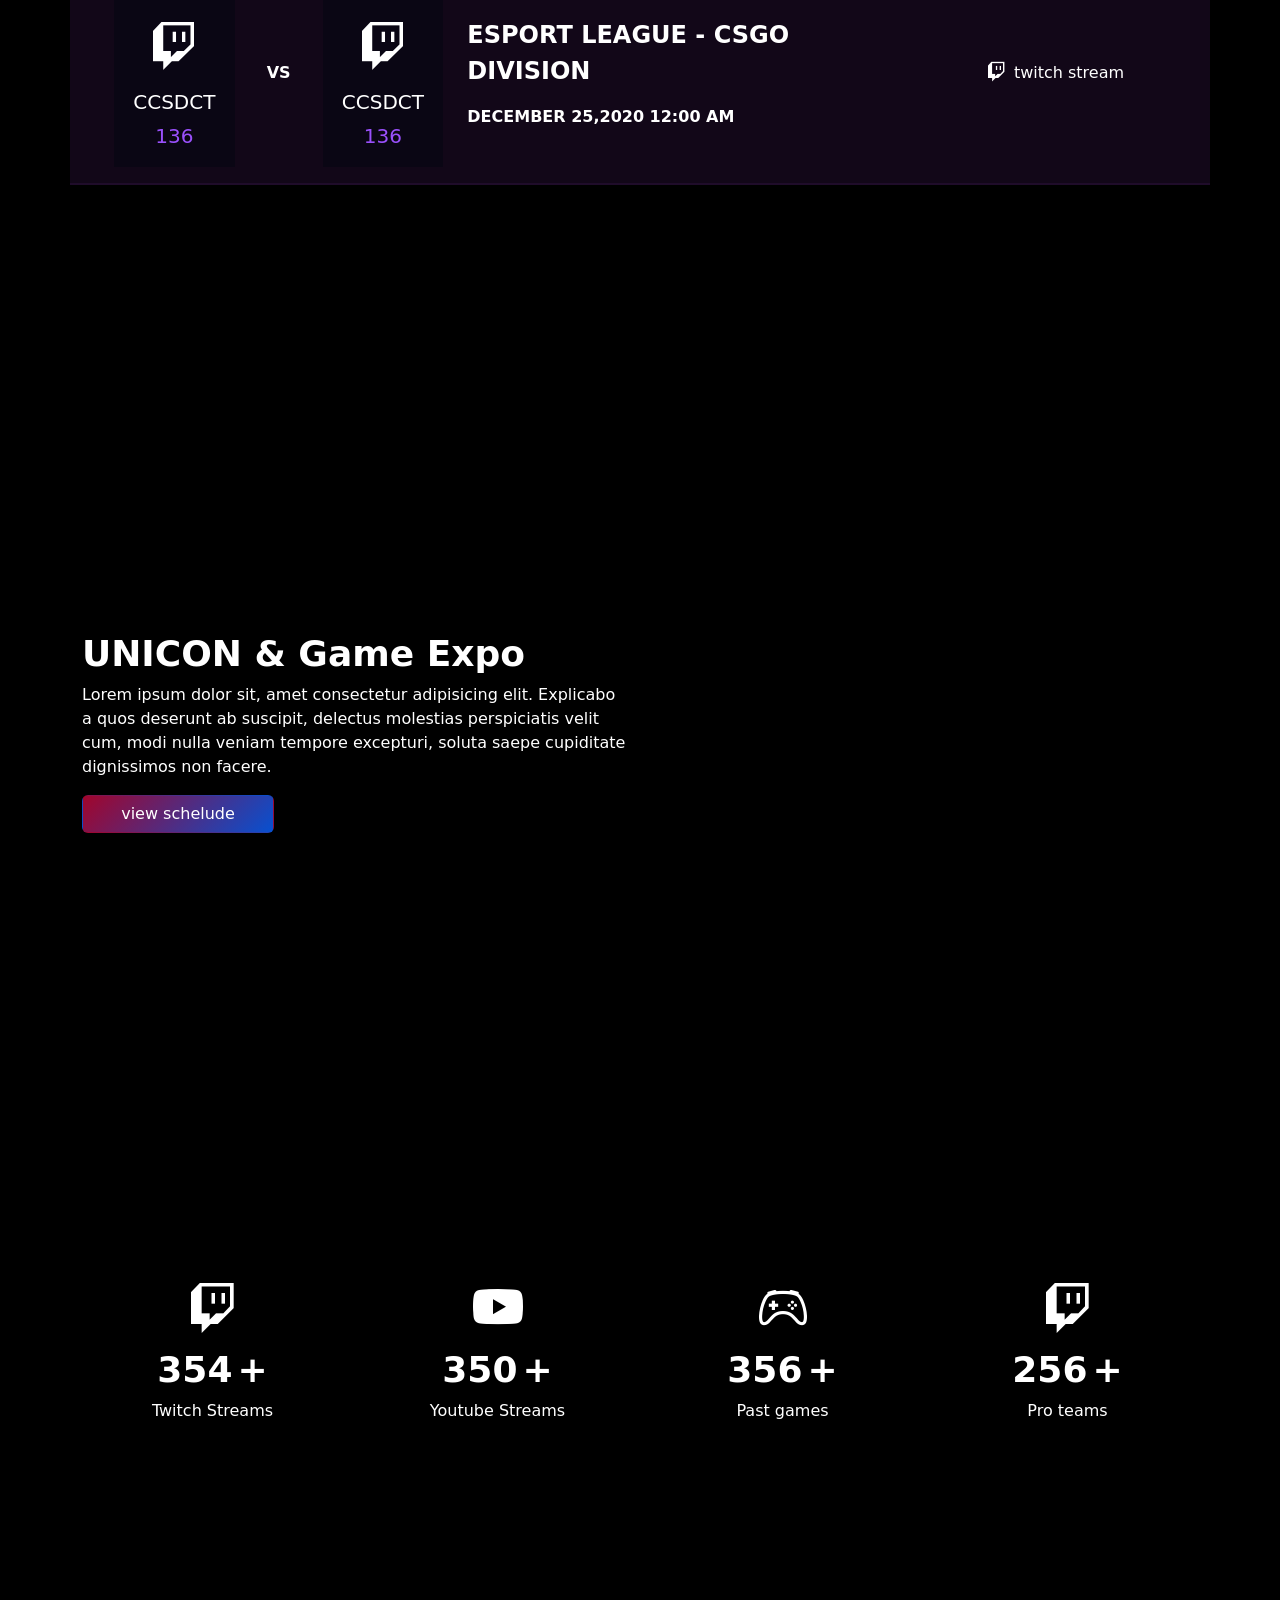
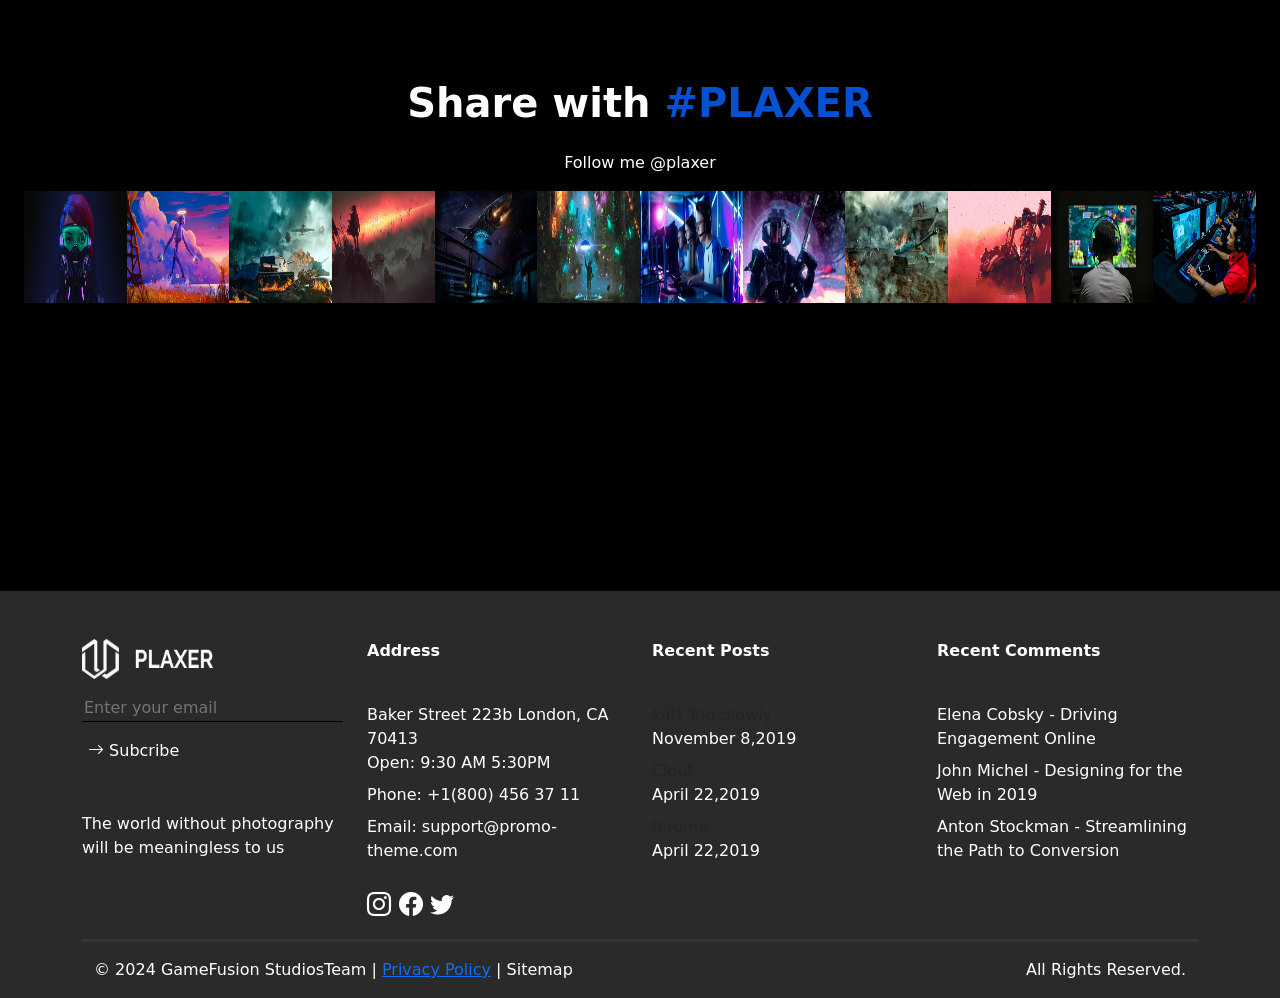
==== commit e0ac5511: "subida de blog y galeria | y finalizacion de galeria" ====
--- a/index.html
+++ b/index.html
@@ -31,8 +31,8 @@
 
       <ul class="navbar-nav ms-auto mb-2 mb-lg-0 d-flex align-items-center">
         <li class="nav-item"><a class="nav-link textoenlaces" href="#">Home</a></li>
-        <li class="nav-item"><a class="nav-link textoenlaces" href="#">Blog</a></li>
-        <li class="nav-item"><a class="nav-link textoenlaces" href="#">Gallery</a></li>
+        <li class="nav-item"><a class="nav-link textoenlaces" href="./resources/pages/blog.html">Blog</a></li>
+        <li class="nav-item"><a class="nav-link textoenlaces" href="./resources/pages/galeria.html">Gallery</a></li>
         <li class="nav-item"><a class="nav-link textoenlaces" href="#">Pages</a></li>
         <li class="nav-item"><a class="nav-link textoenlaces" href="#">Shop</a></li>
         <li class="nav-item"><a class="nav-link textoenlaces" href="#">Contacts</a></li>
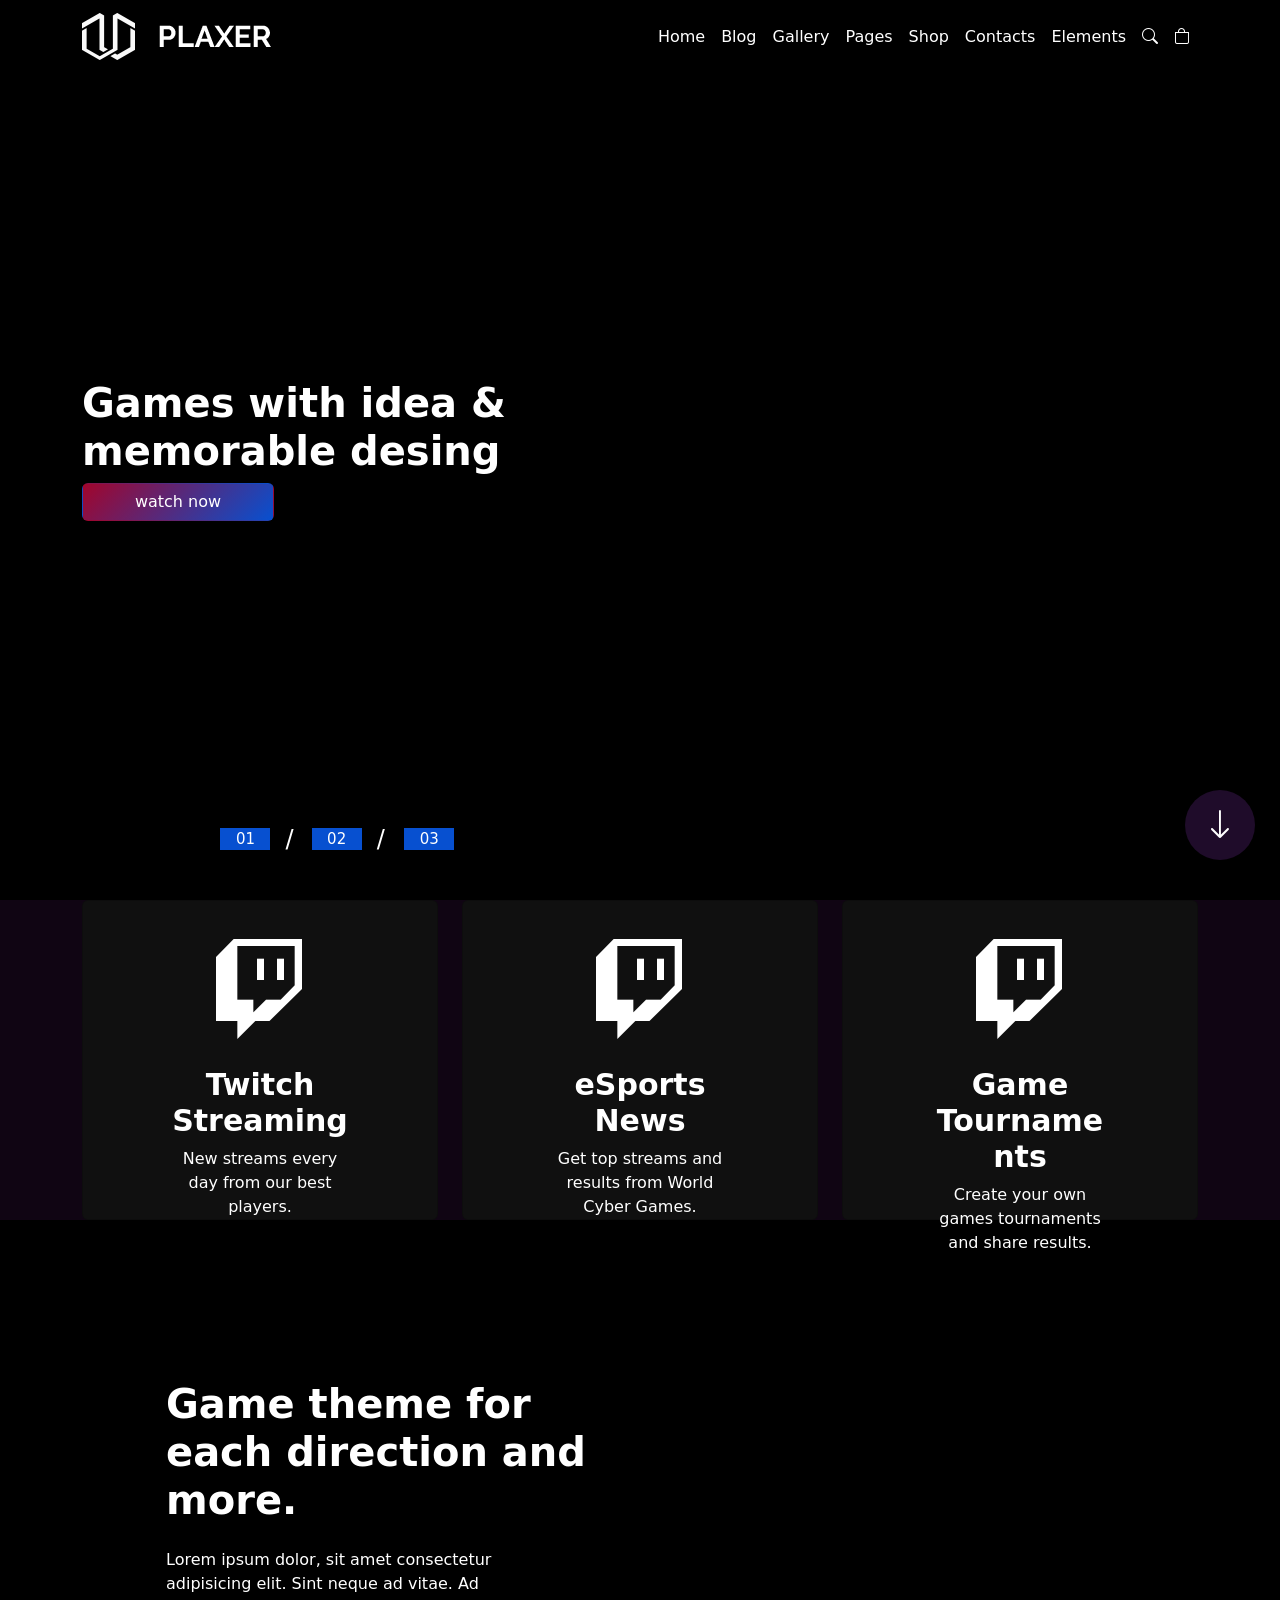
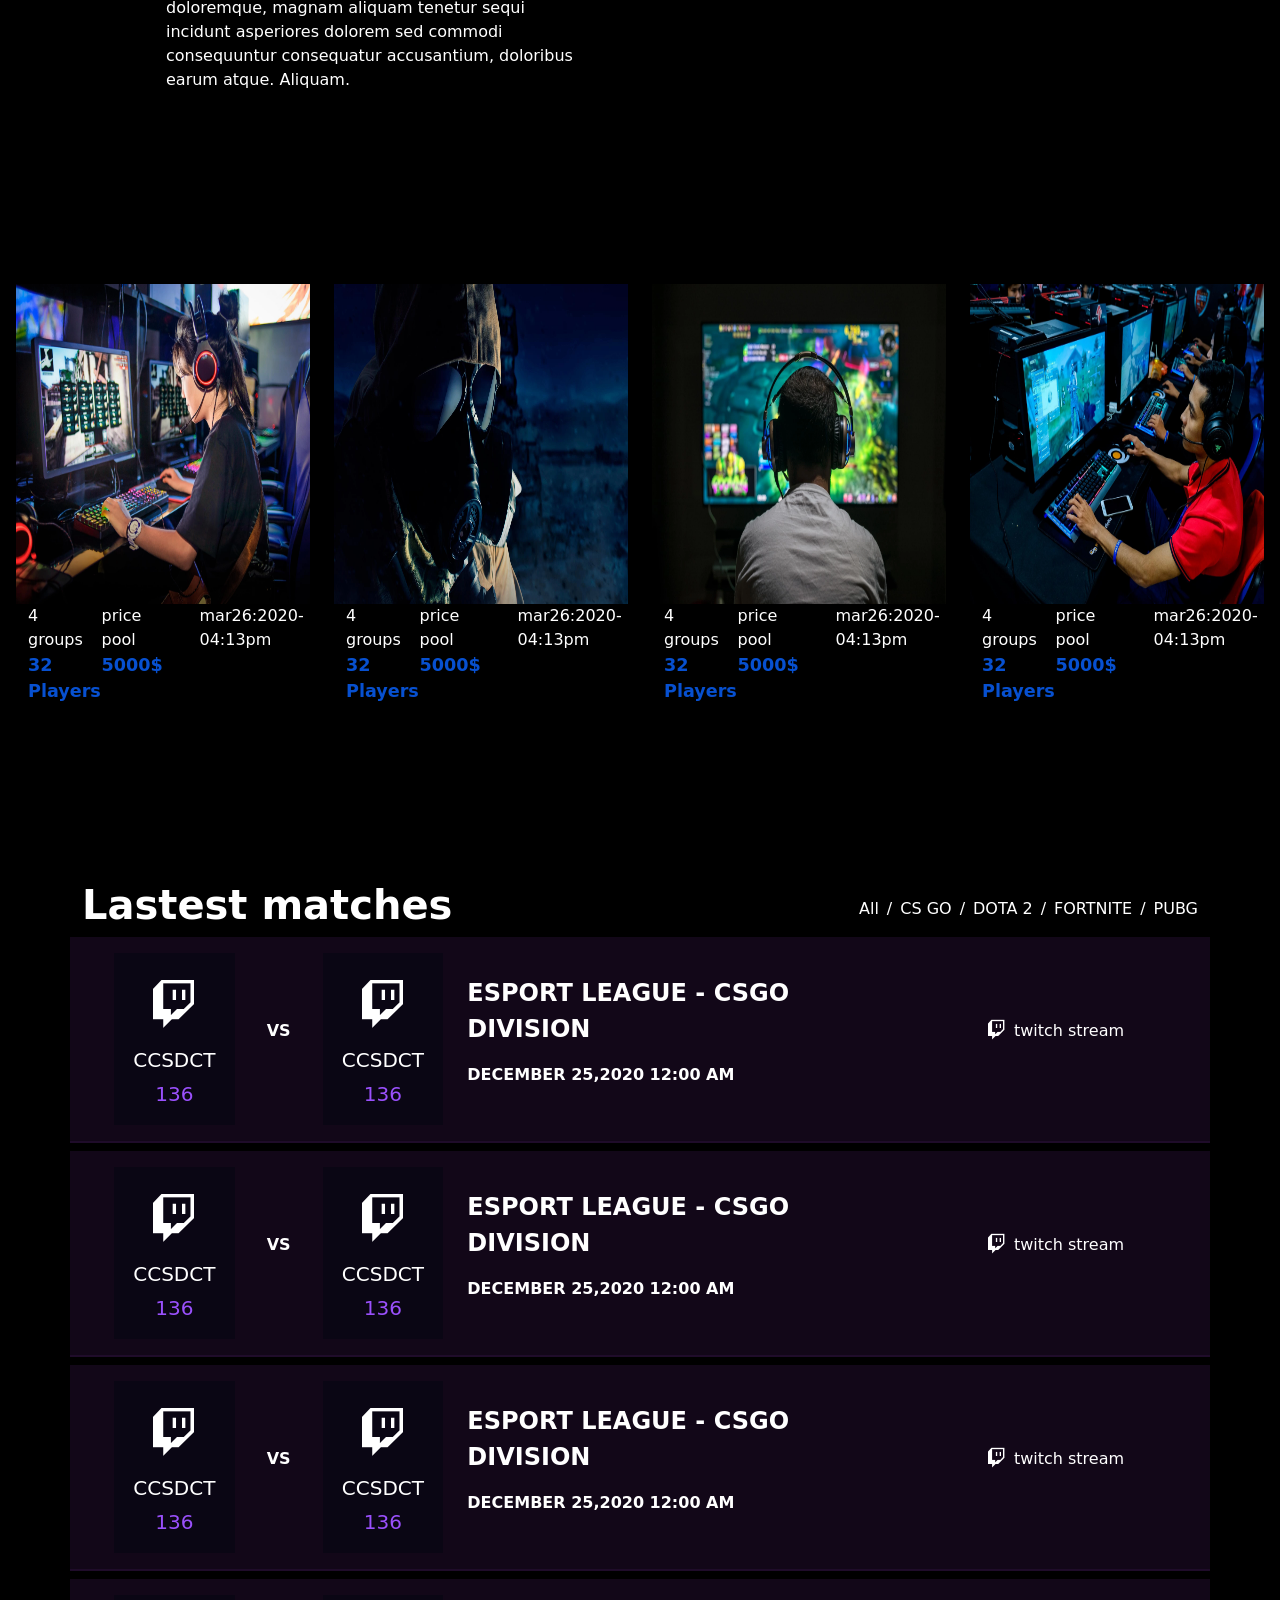
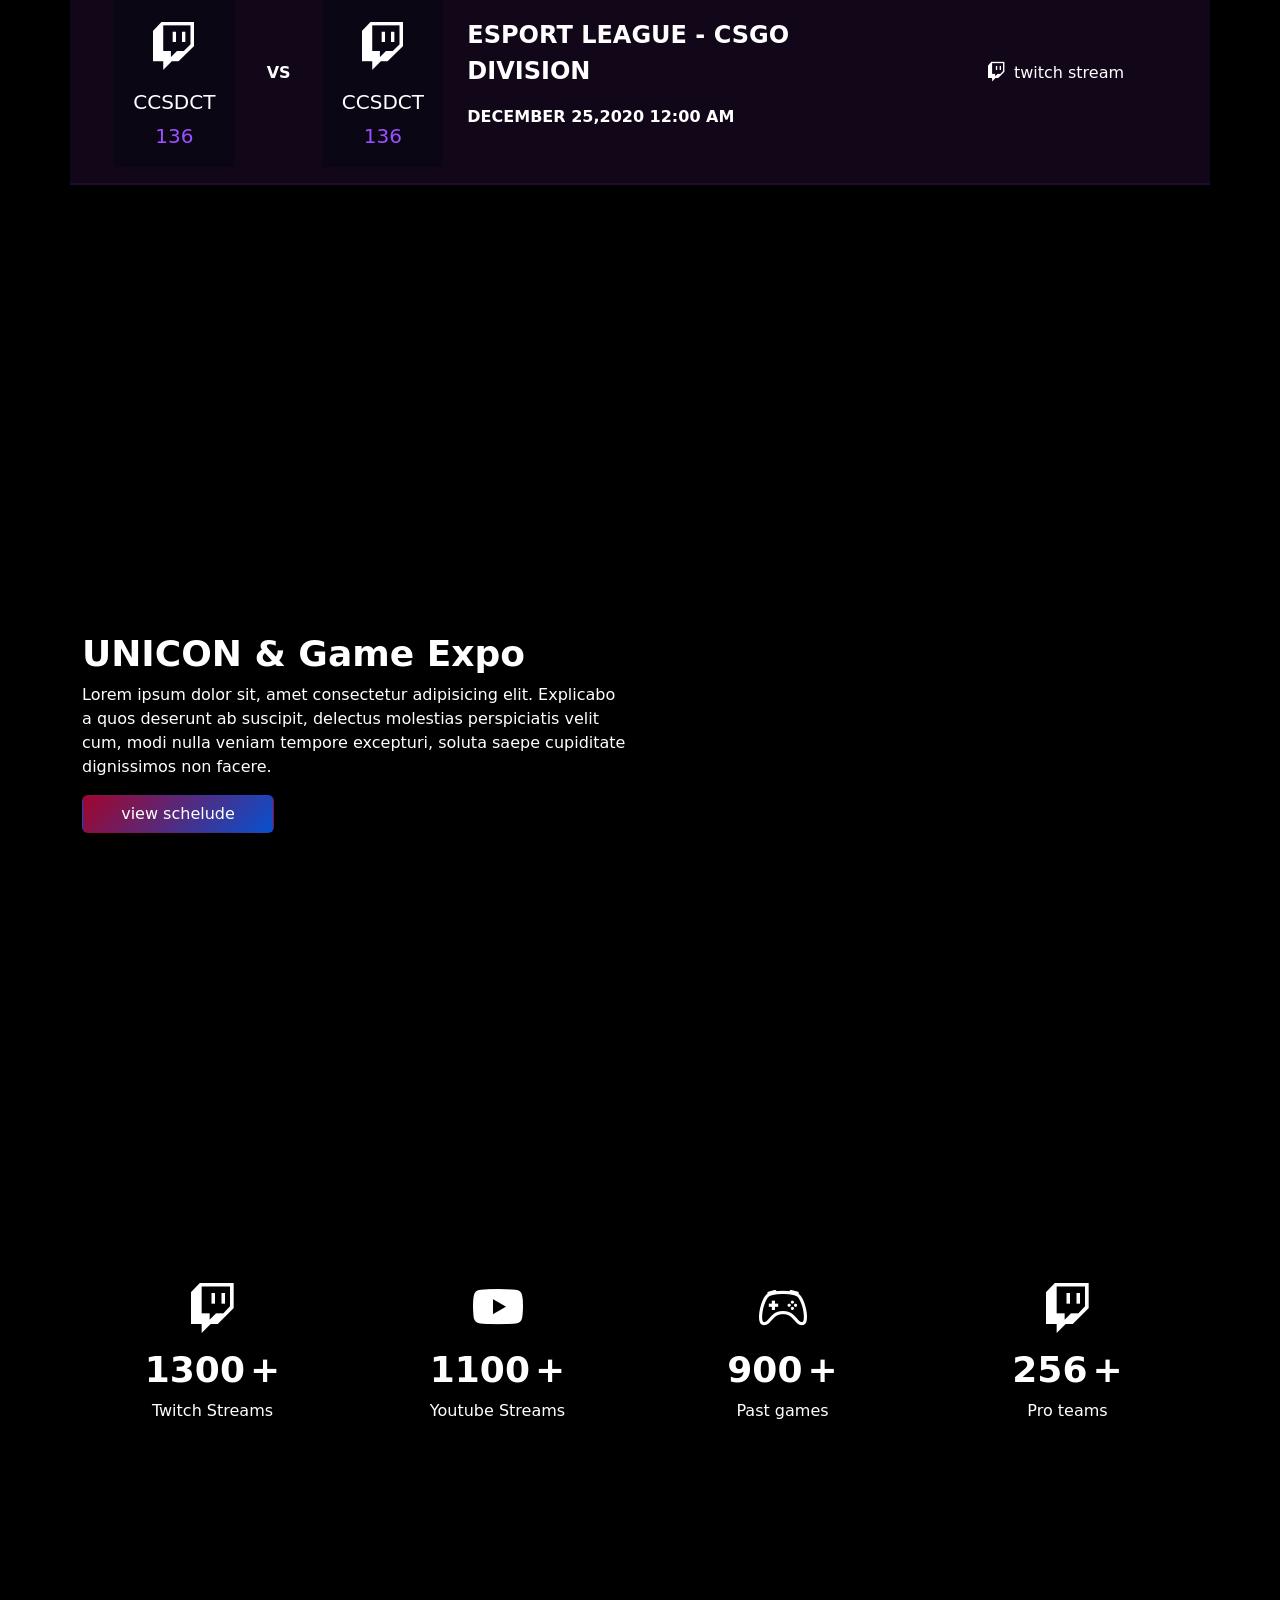
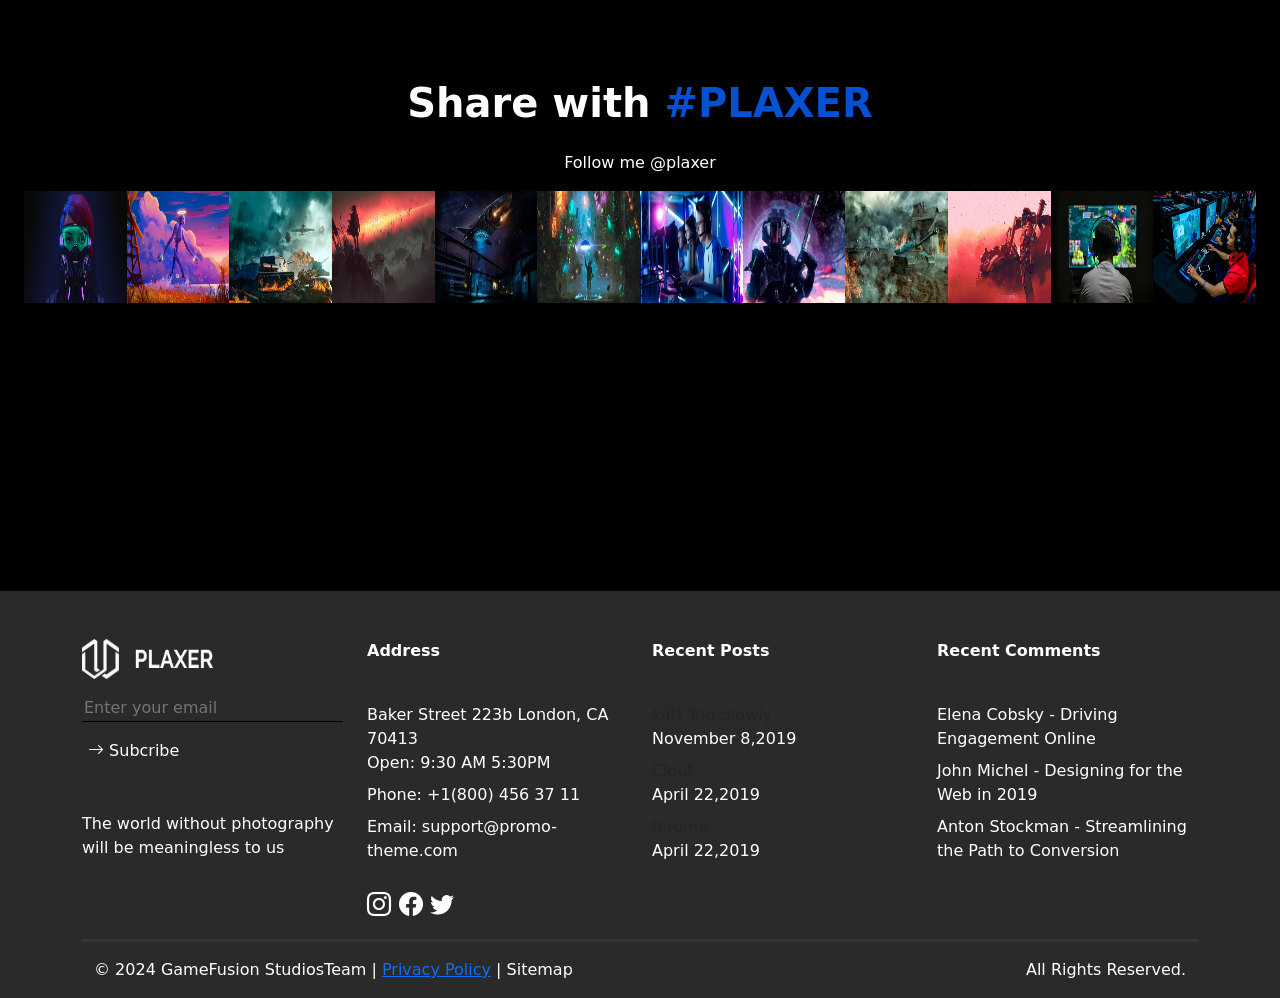
==== commit 05f8a55e: "terminado el blog" ====
--- a/index.html
+++ b/index.html
@@ -472,7 +472,7 @@
 
     <!-- footer-->
 
-    <footer class="container-fluid" style="background-color: rgb(44, 41, 41);">
+    <footer id="referenciafooter" class="container-fluid" style="background-color: rgb(44, 41, 41);">
         <div class="container">
             <div class="row row-cols-1 row-cols-md-2 row-cols-lg-4 text-center">
                 <div class="col d-flex flex-column mt-5">
@@ -523,7 +523,7 @@
     </footer>
 
     <!-- boton scroll arriba-->
-     <a href="#">
+     <a id="referenciaflecha" href="#">
      <div class="botonscroll">
         <i class="bi bi-arrow-up"></i>
      </div>
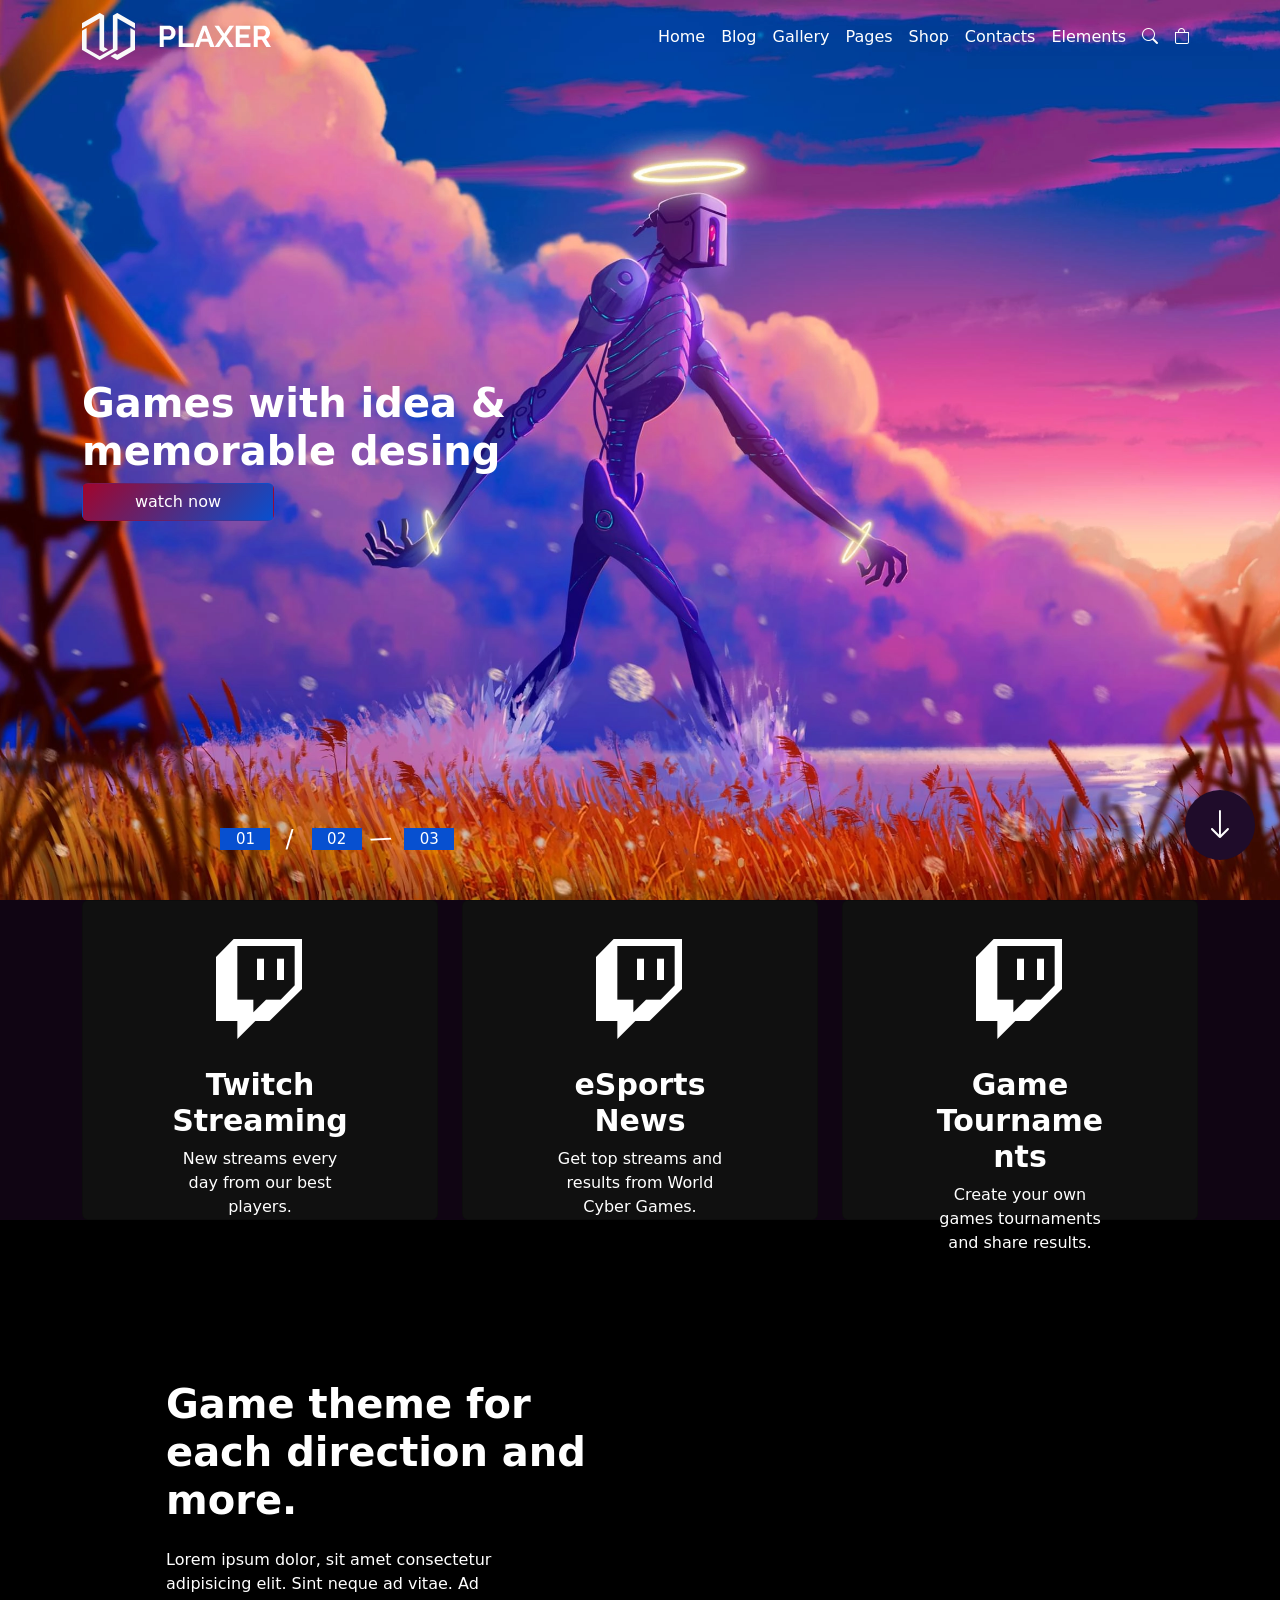
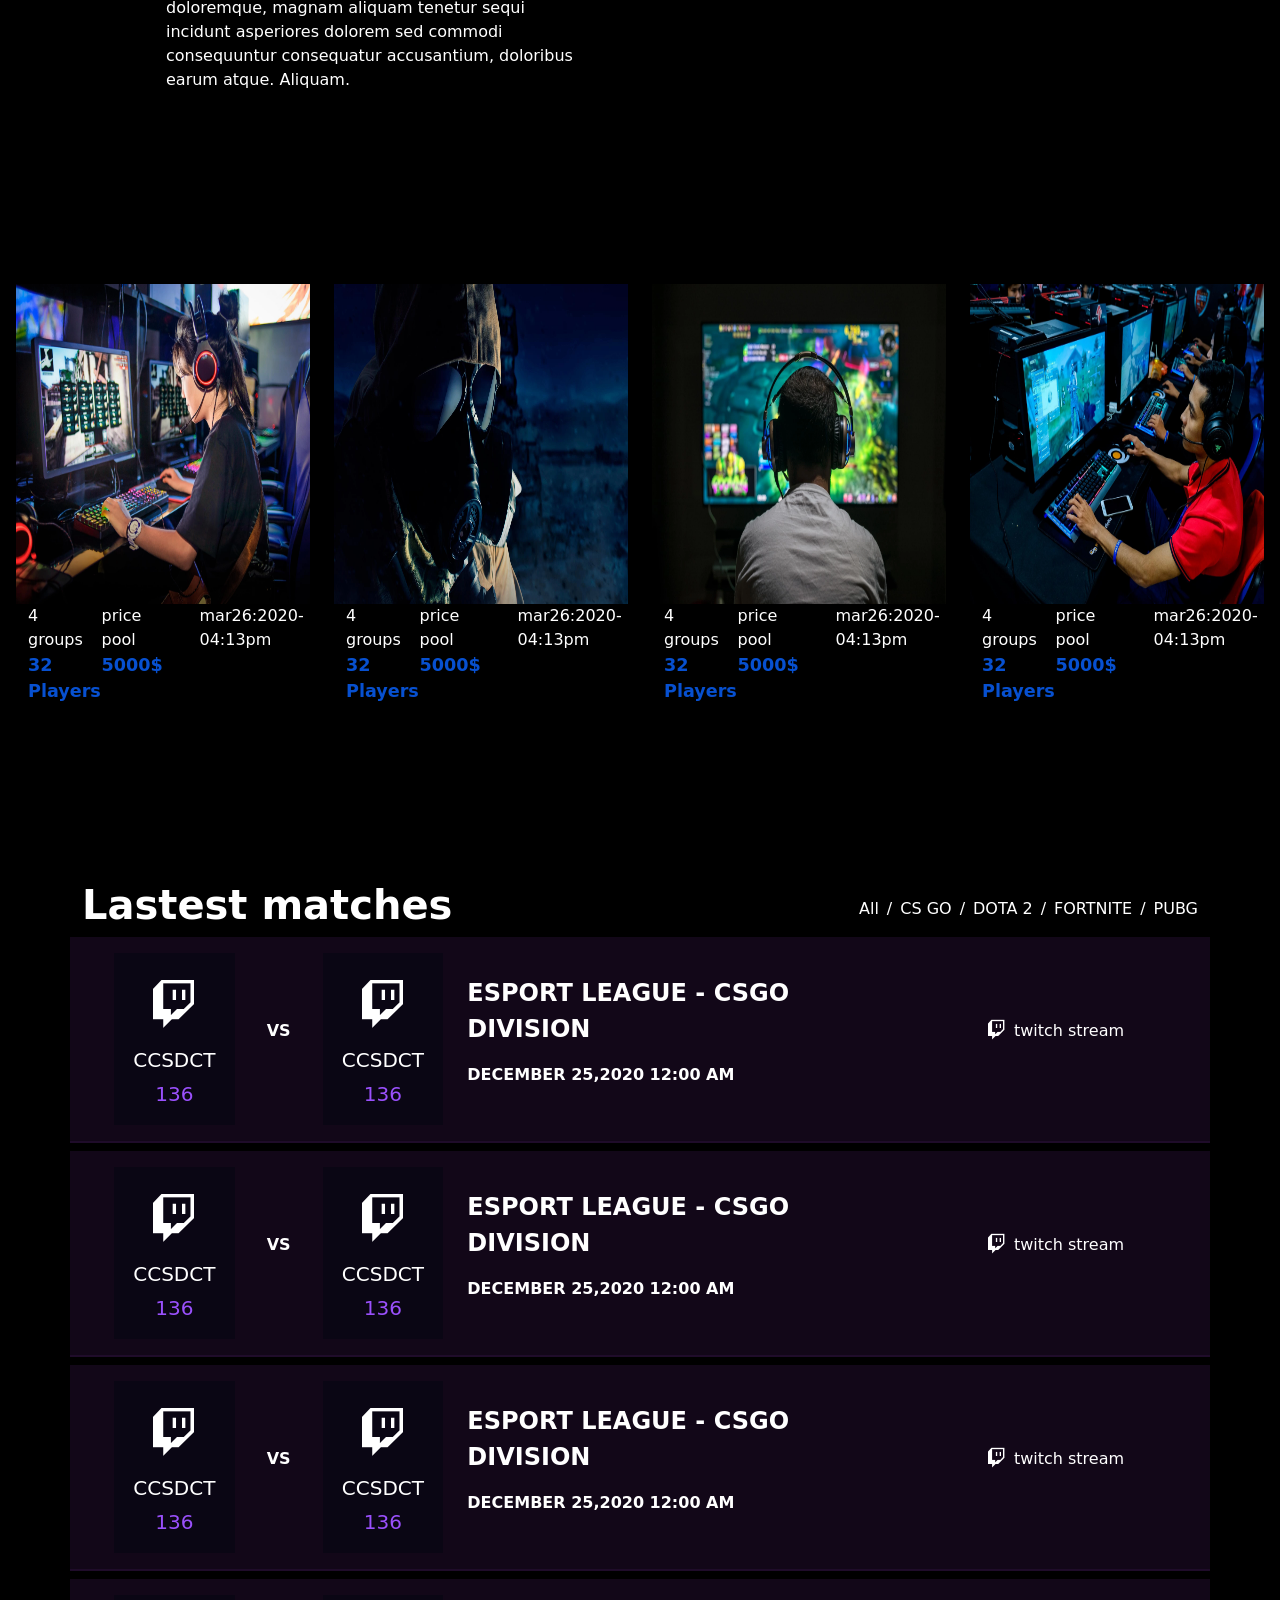
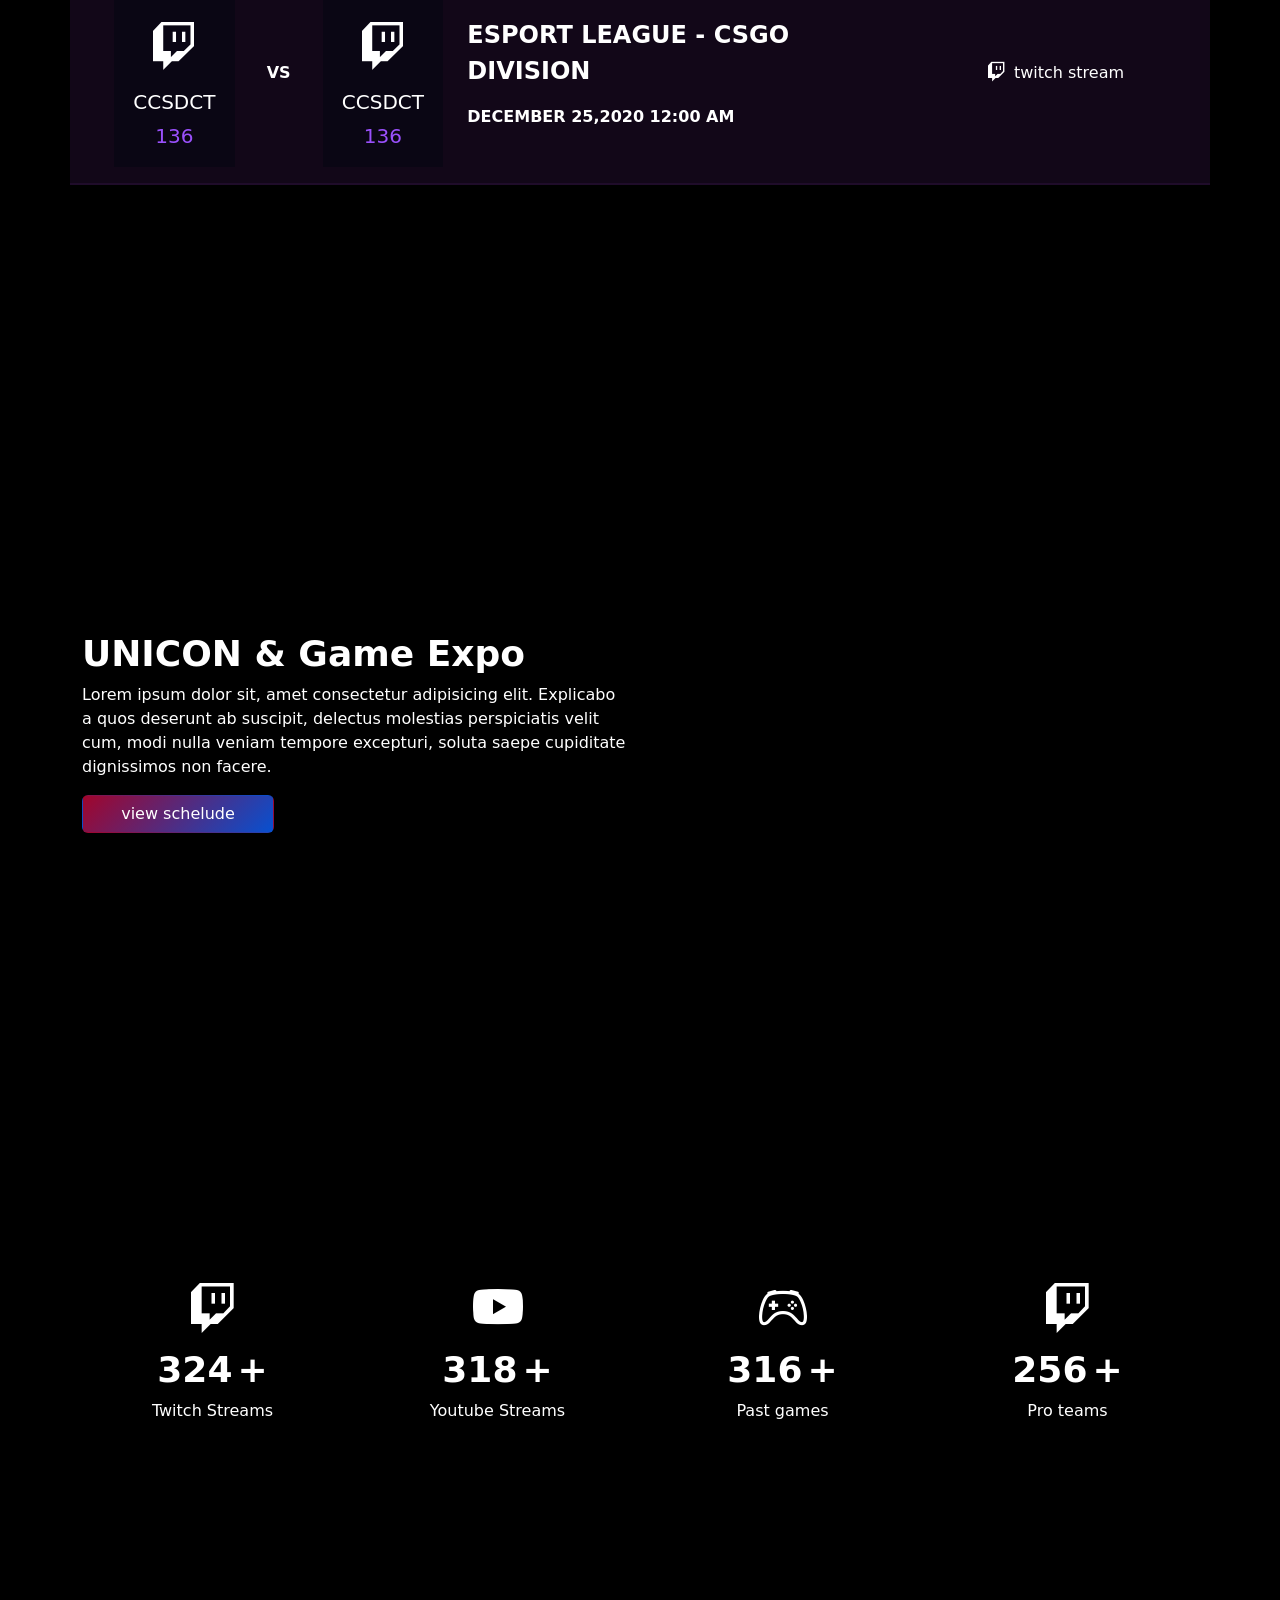
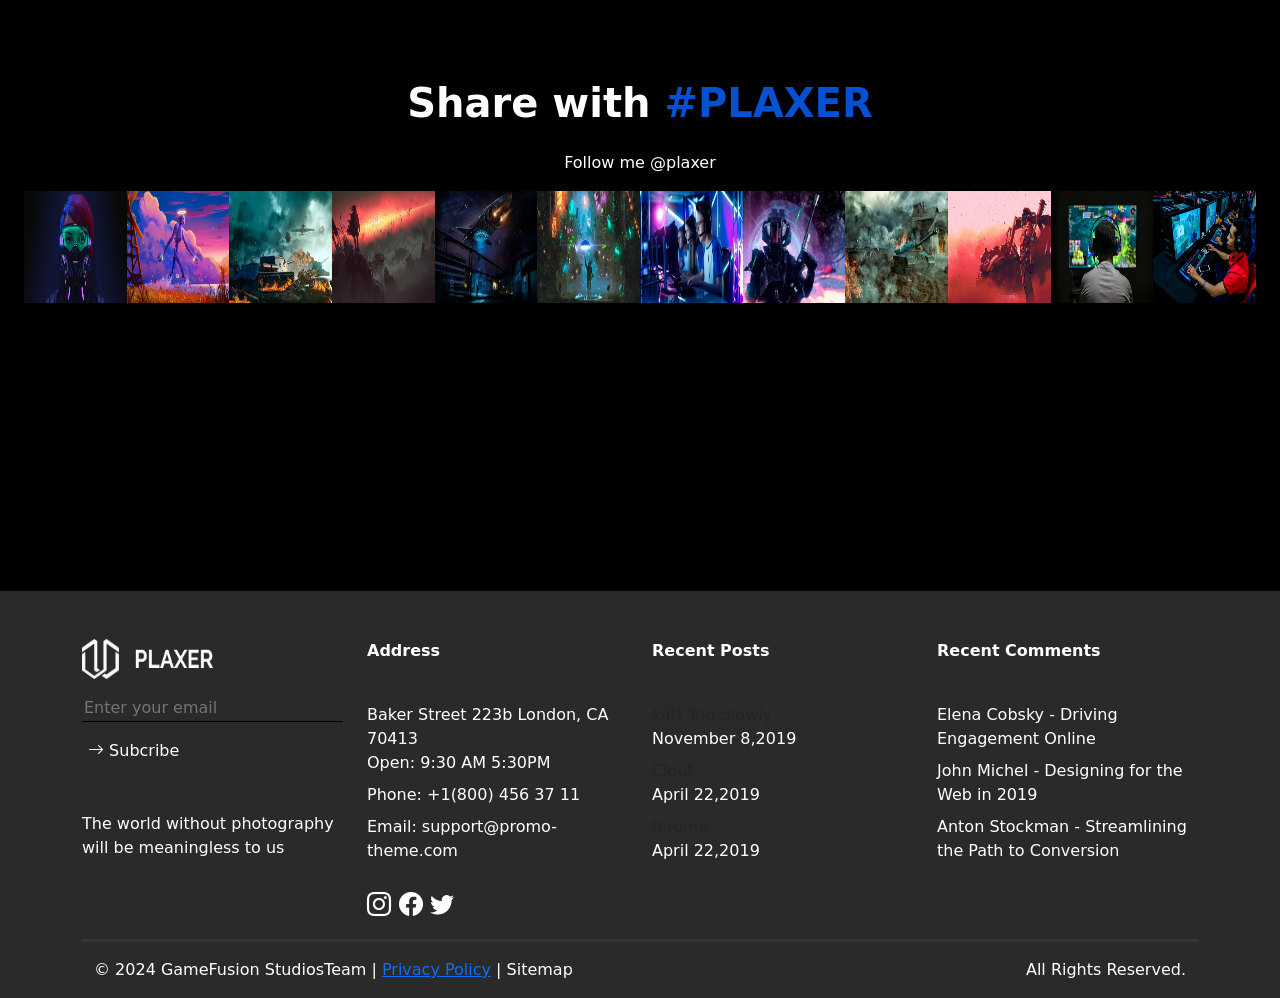
==== commit 9ca69861: "subida de contacts" ====
--- a/index.html
+++ b/index.html
@@ -35,7 +35,7 @@
         <li class="nav-item"><a class="nav-link textoenlaces" href="./resources/pages/galeria.html">Gallery</a></li>
         <li class="nav-item"><a class="nav-link textoenlaces" href="#">Pages</a></li>
         <li class="nav-item"><a class="nav-link textoenlaces" href="#">Shop</a></li>
-        <li class="nav-item"><a class="nav-link textoenlaces" href="#">Contacts</a></li>
+        <li class="nav-item"><a class="nav-link textoenlaces" href="./resources/pages/contacts.html">Contacts</a></li>
         <li class="nav-item"><a class="nav-link textoenlaces" href="#">Elements</a></li>
         <li class="nav-item"><a class="nav-link textoenlaces" href="#"><i class="bi bi-search"></i></a></li>
         <li class="nav-item"><a class="nav-link textoenlaces" href="#"><i class="bi bi-bag"></i></a></li>
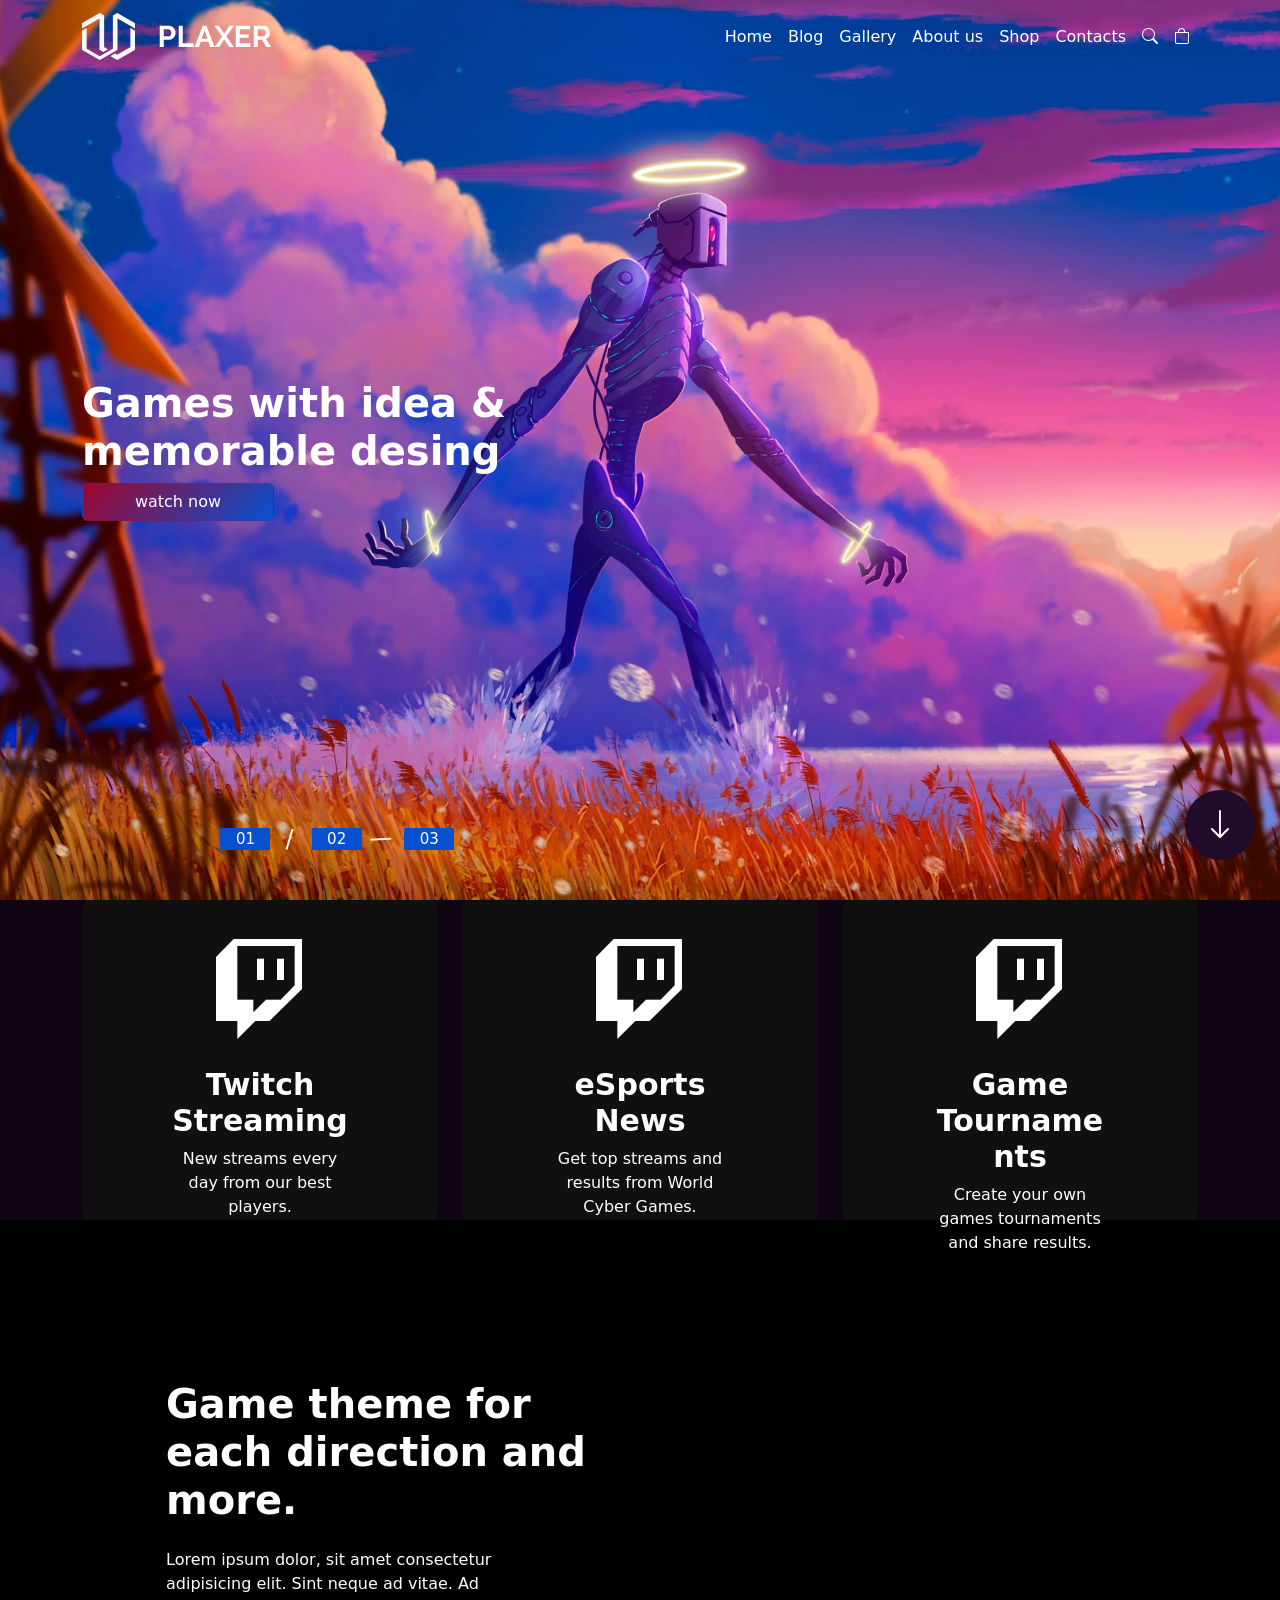
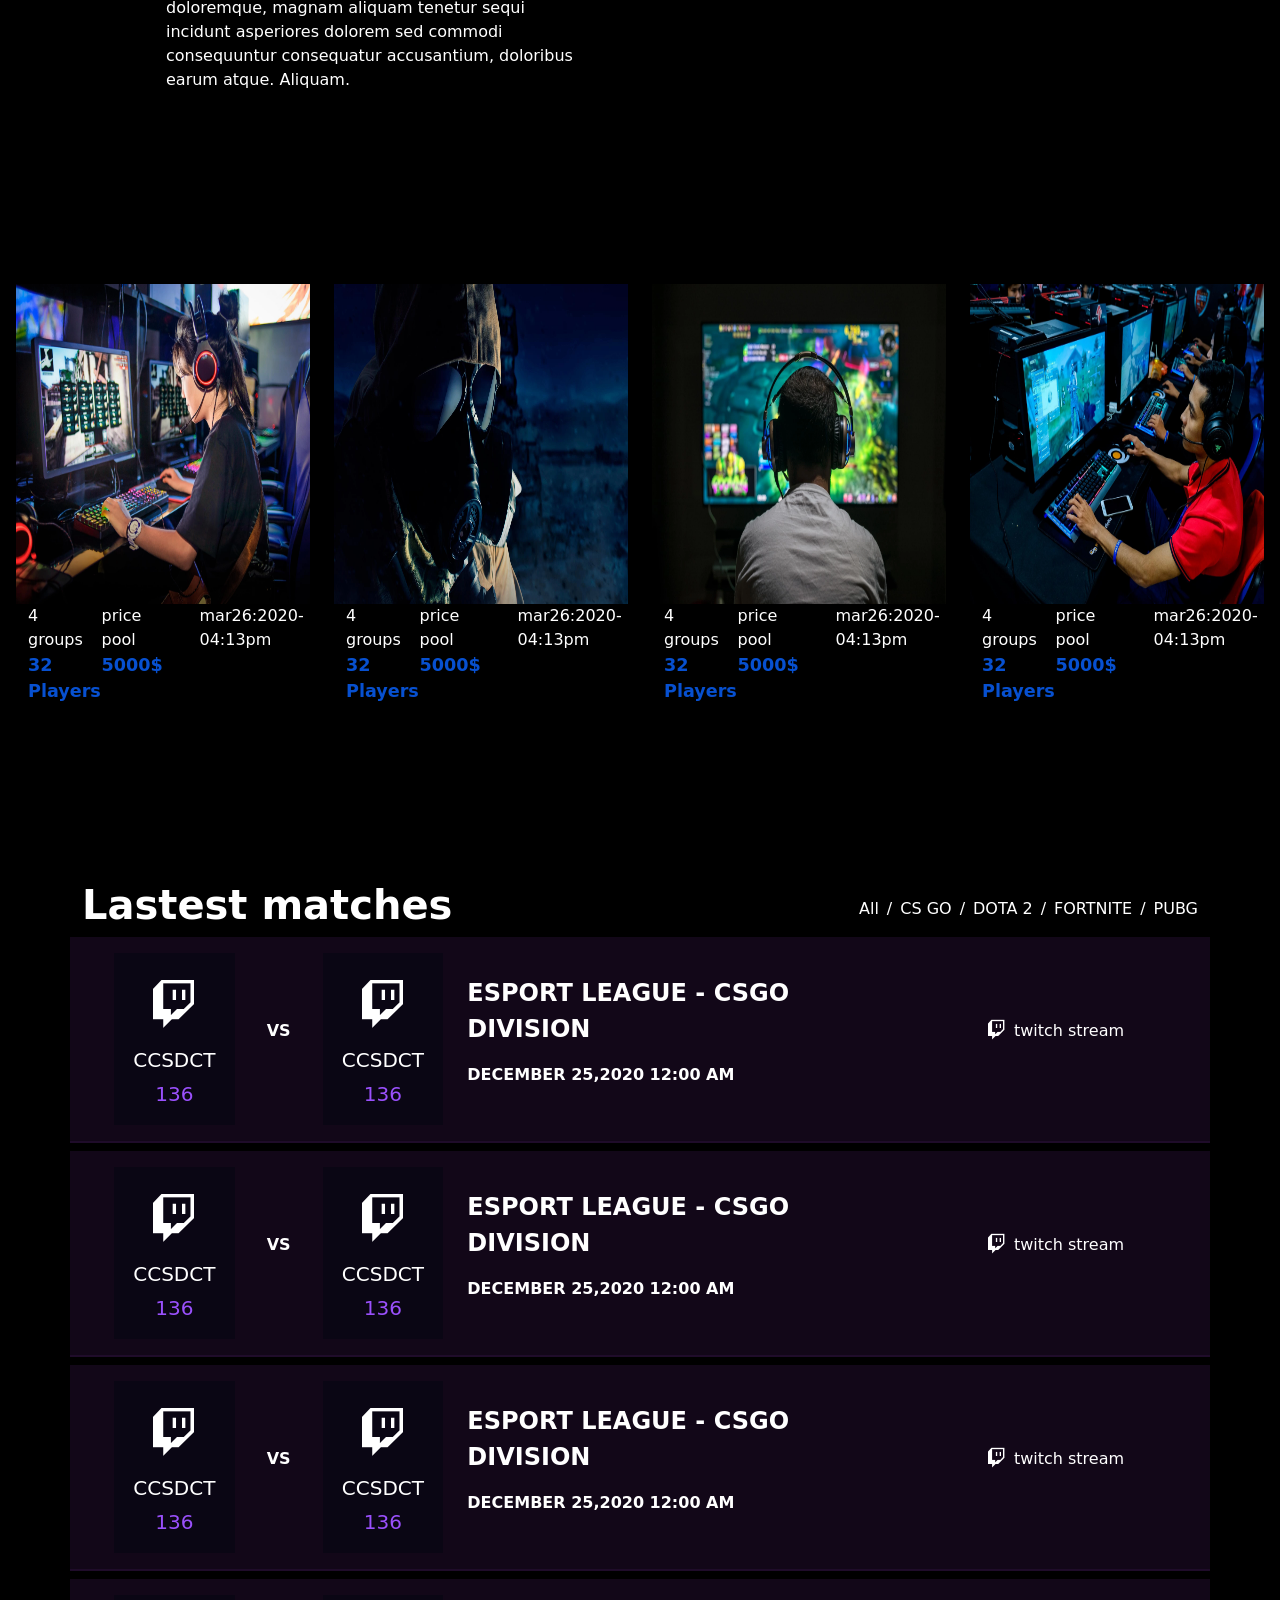
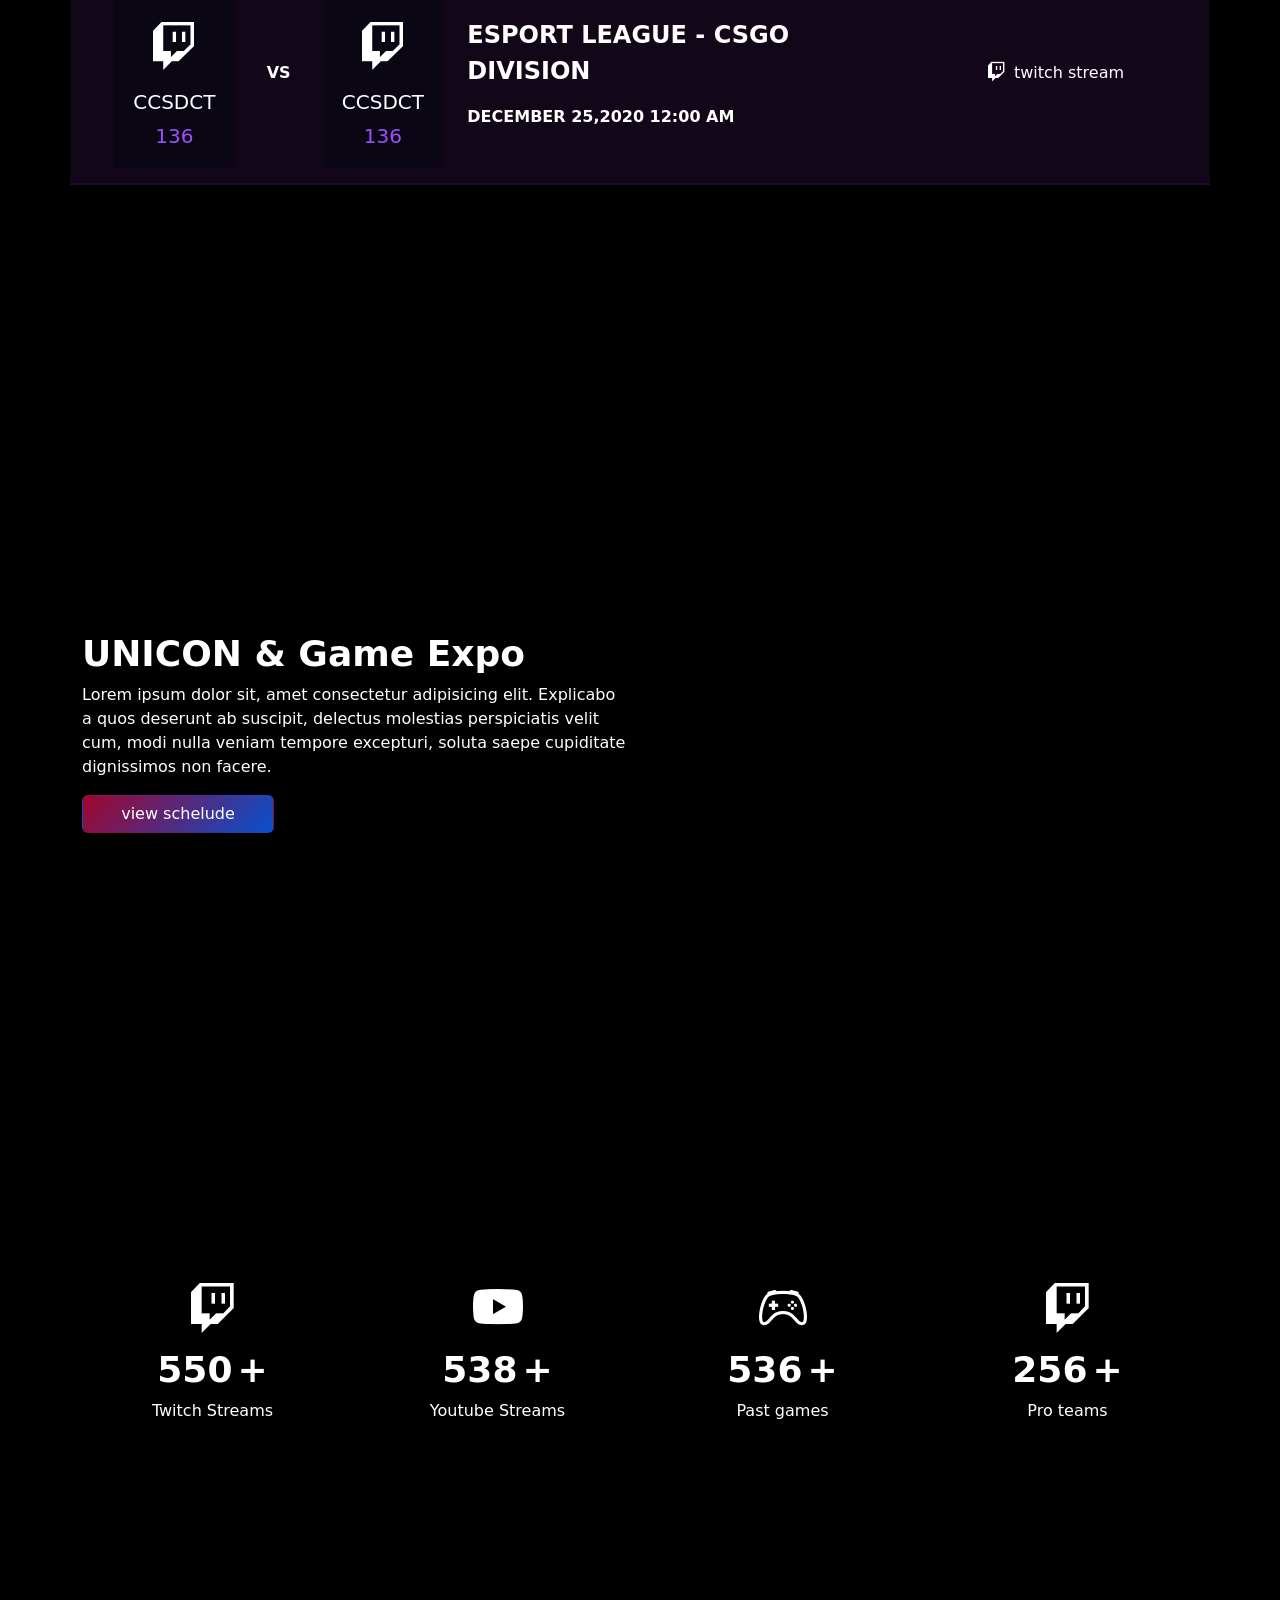
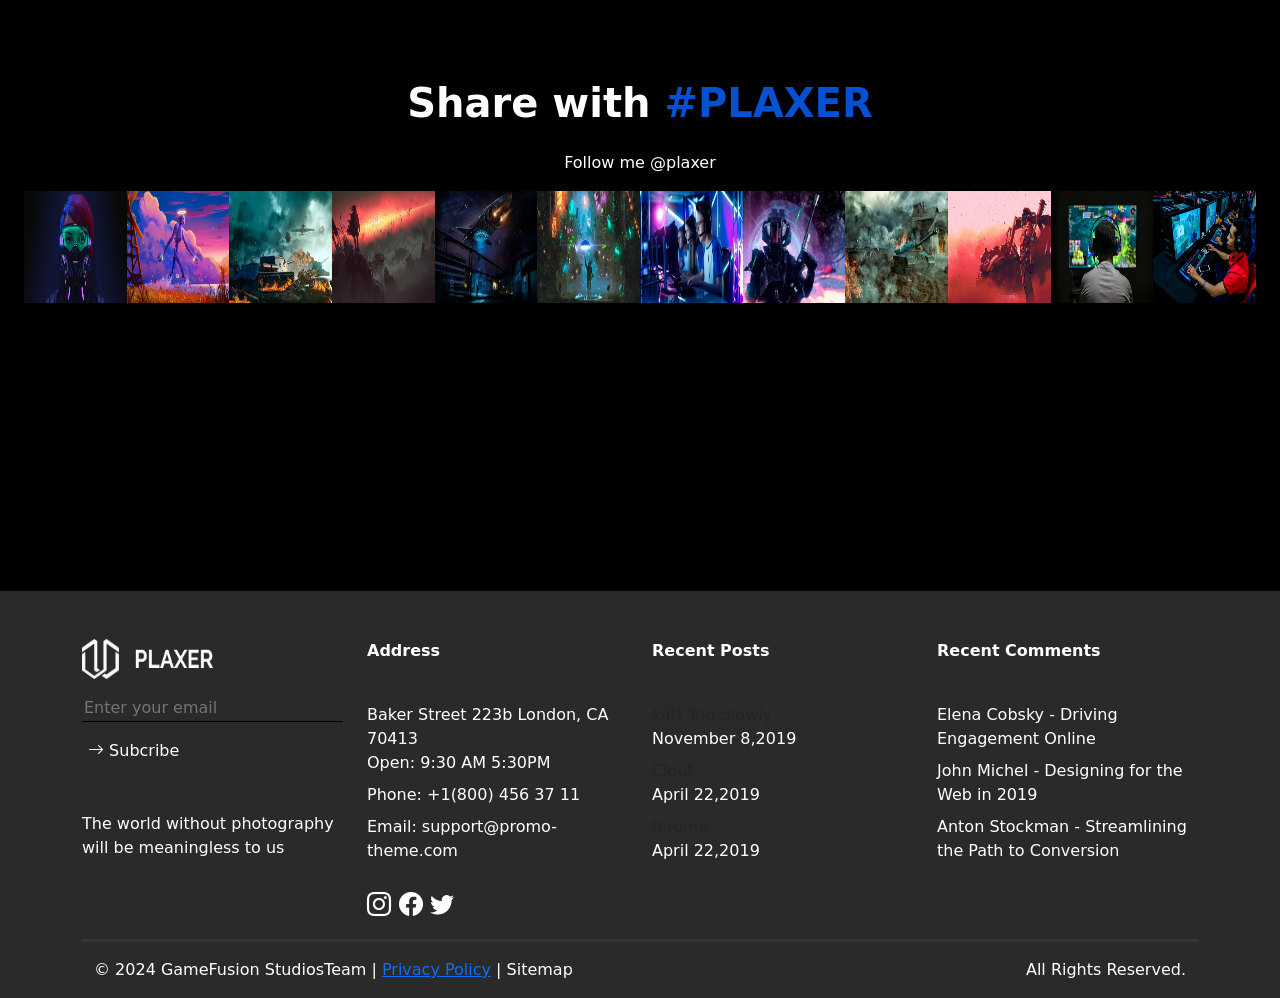
==== commit 20d1f65b: "subida de pagina about us" ====
--- a/index.html
+++ b/index.html
@@ -33,10 +33,9 @@
         <li class="nav-item"><a class="nav-link textoenlaces" href="#">Home</a></li>
         <li class="nav-item"><a class="nav-link textoenlaces" href="./resources/pages/blog.html">Blog</a></li>
         <li class="nav-item"><a class="nav-link textoenlaces" href="./resources/pages/galeria.html">Gallery</a></li>
-        <li class="nav-item"><a class="nav-link textoenlaces" href="#">Pages</a></li>
+        <li class="nav-item"><a class="nav-link textoenlaces" href="./resources/pages/about_us.html">About us</a></li>
         <li class="nav-item"><a class="nav-link textoenlaces" href="#">Shop</a></li>
         <li class="nav-item"><a class="nav-link textoenlaces" href="./resources/pages/contacts.html">Contacts</a></li>
-        <li class="nav-item"><a class="nav-link textoenlaces" href="#">Elements</a></li>
         <li class="nav-item"><a class="nav-link textoenlaces" href="#"><i class="bi bi-search"></i></a></li>
         <li class="nav-item"><a class="nav-link textoenlaces" href="#"><i class="bi bi-bag"></i></a></li>
       </ul>
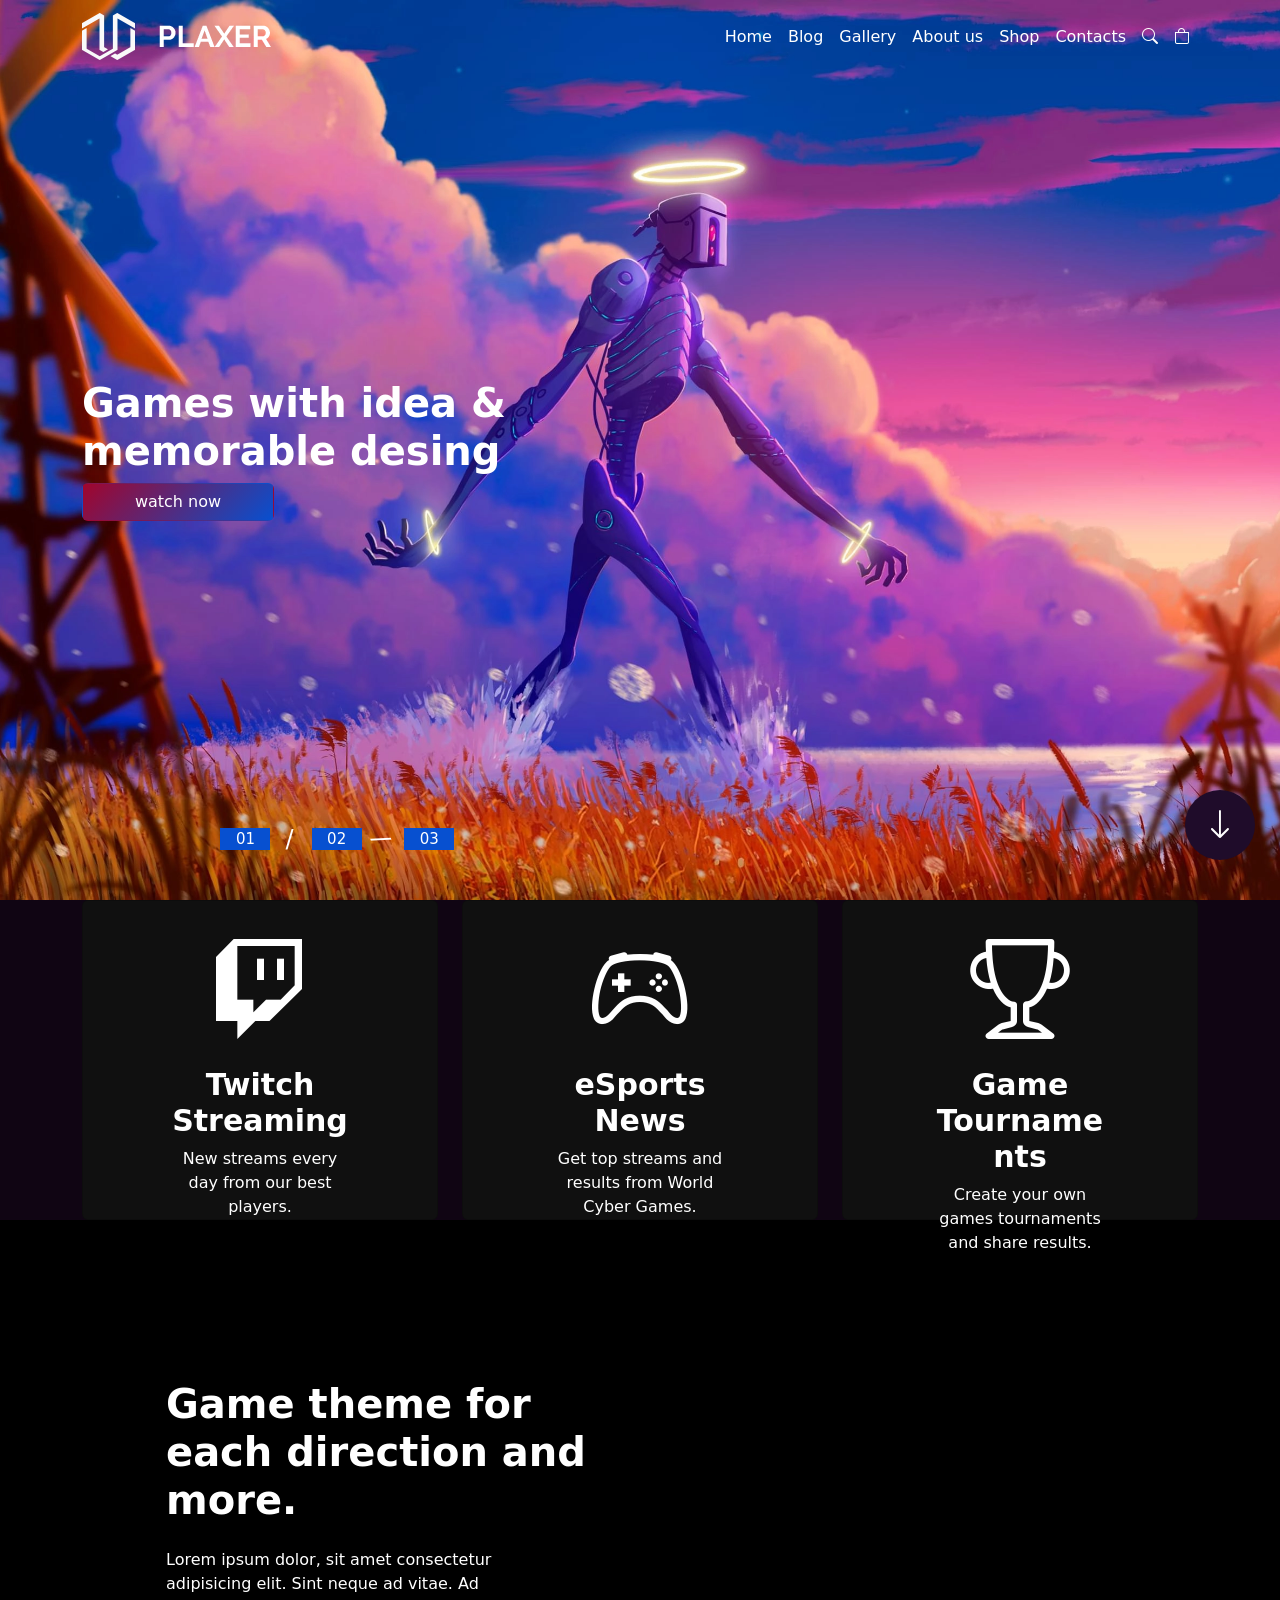
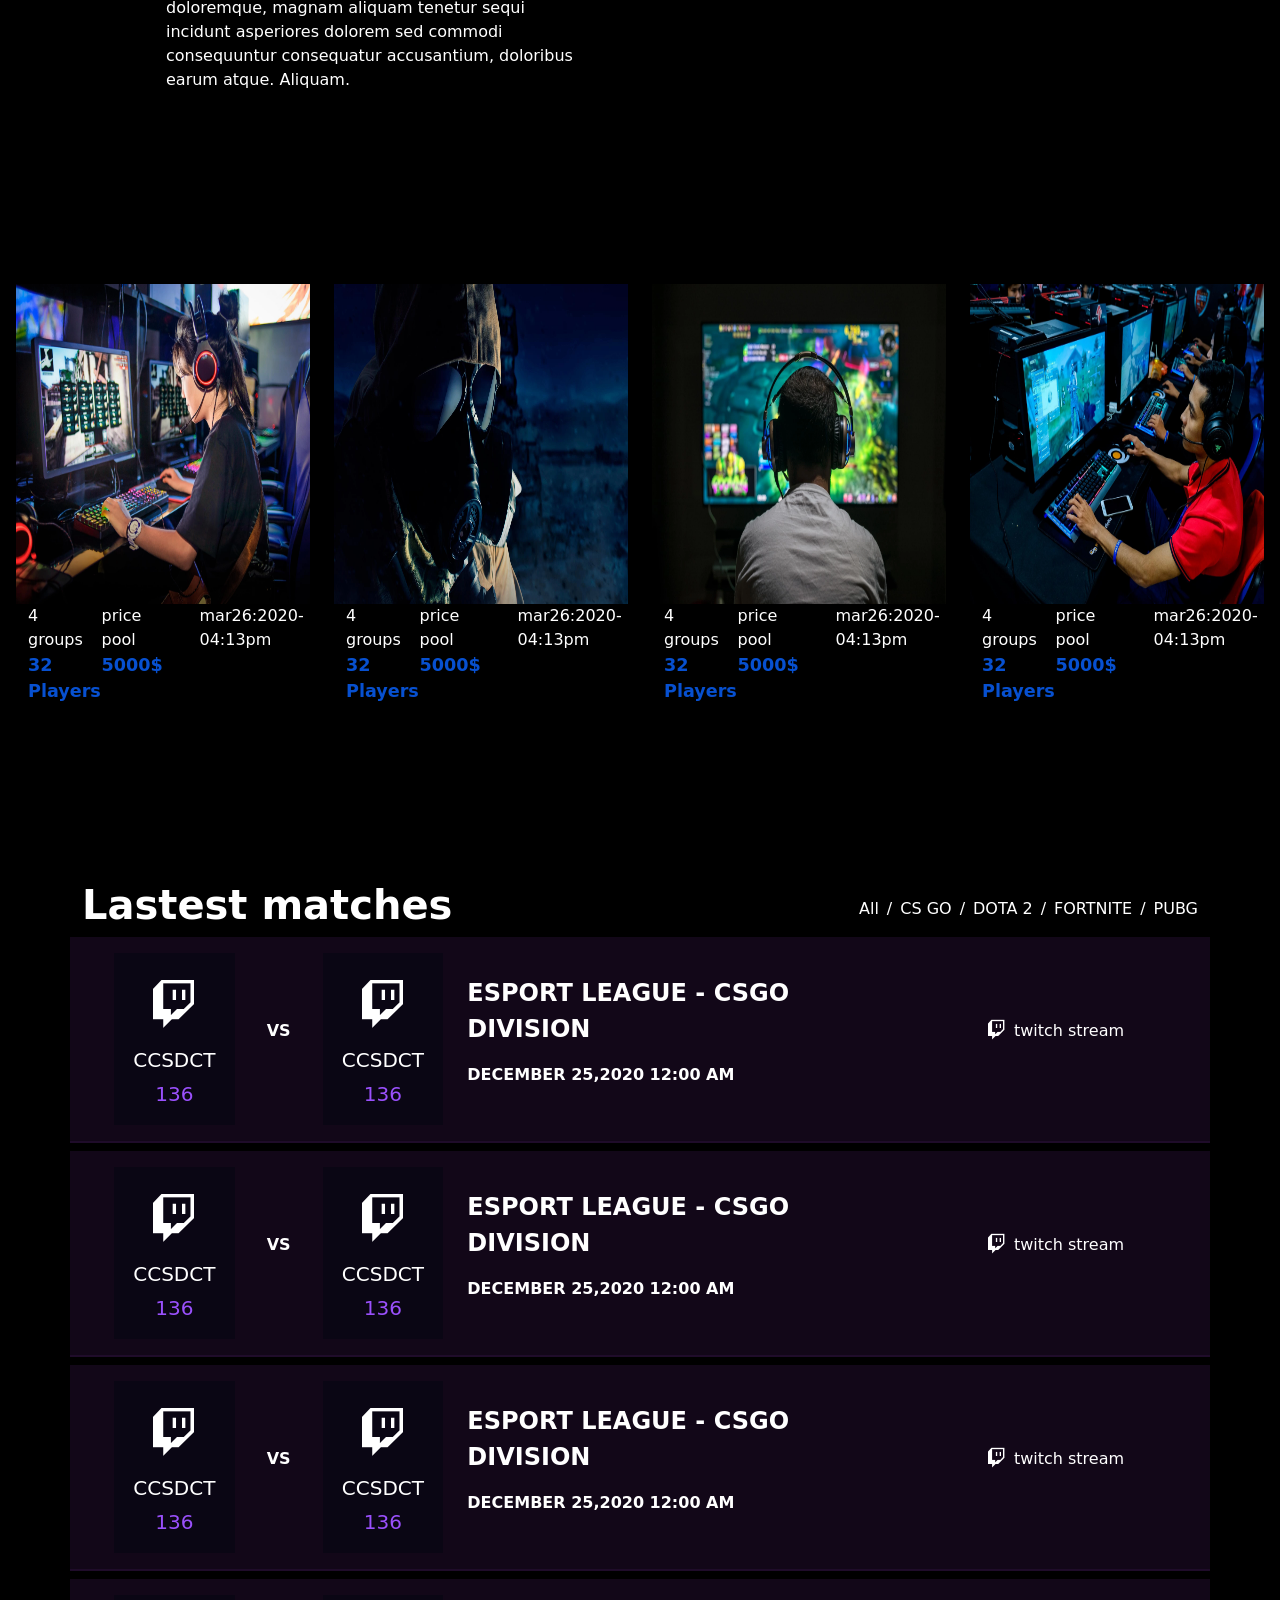
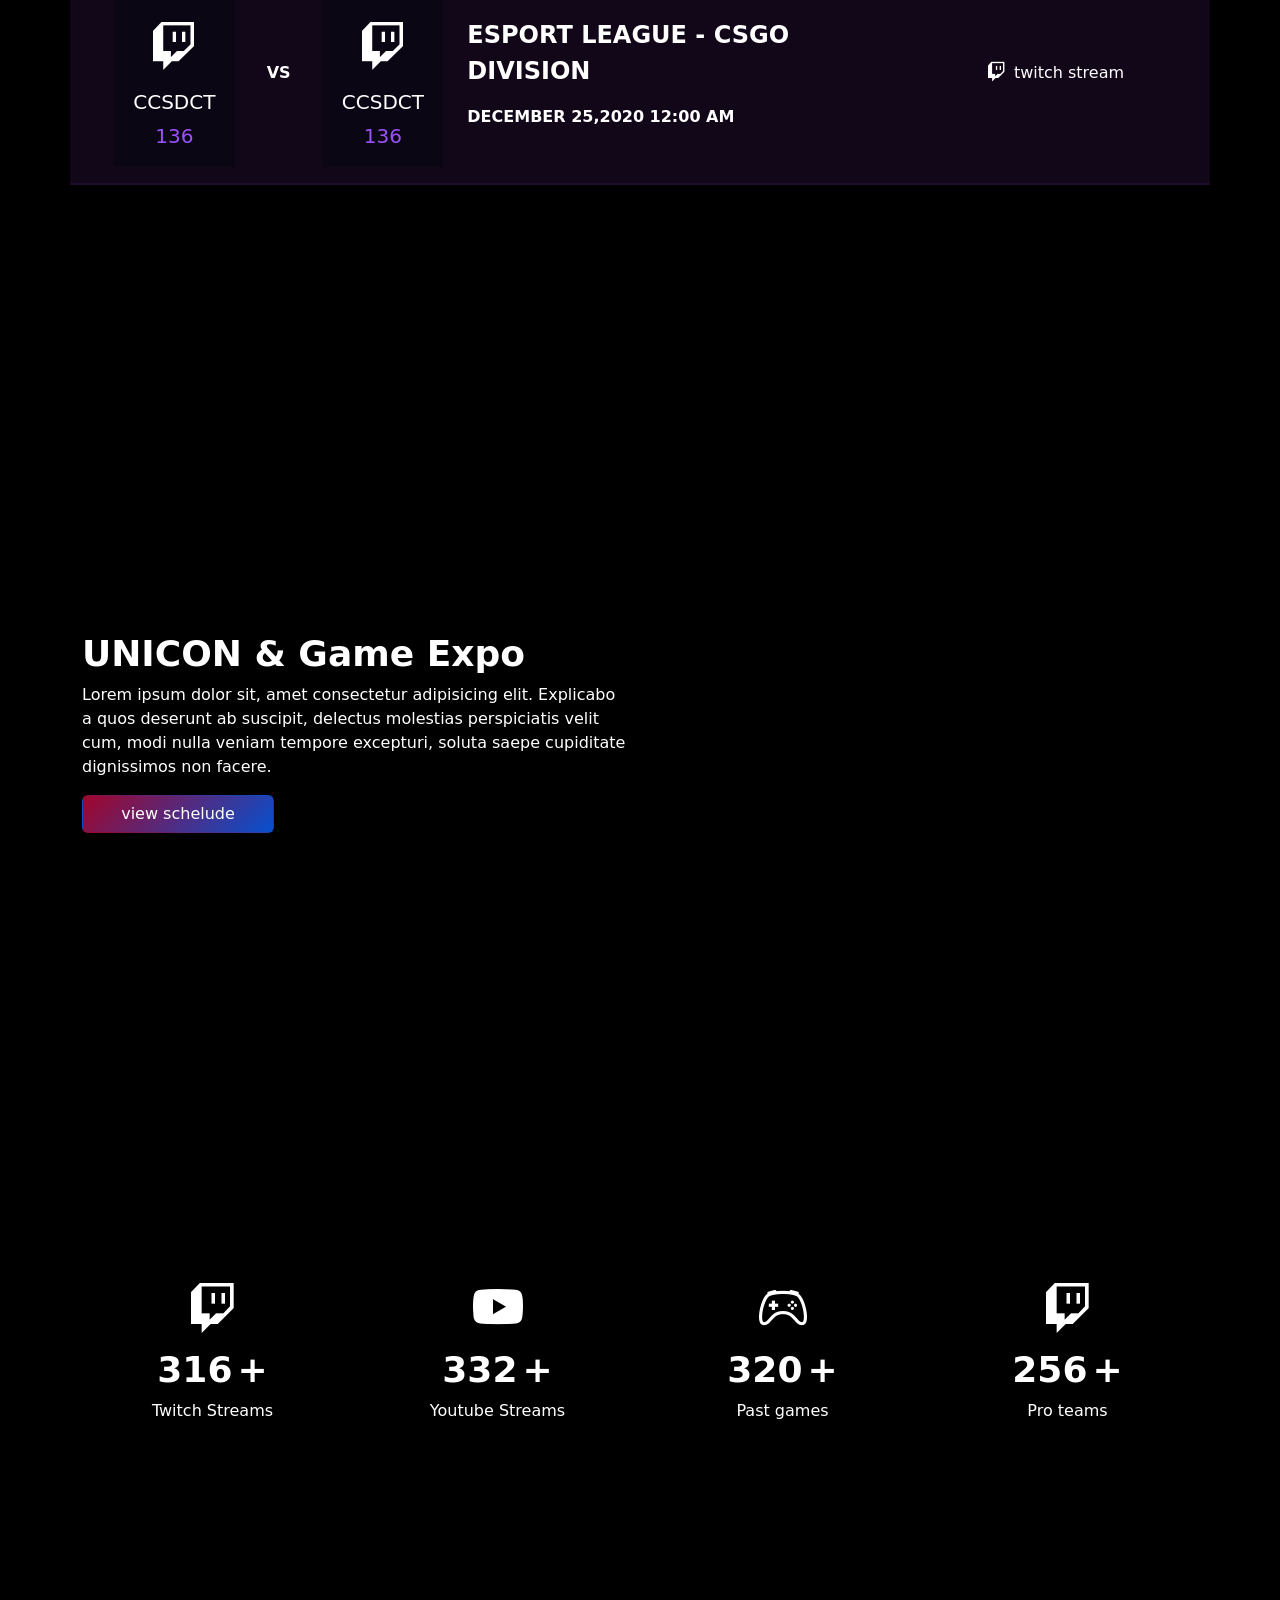
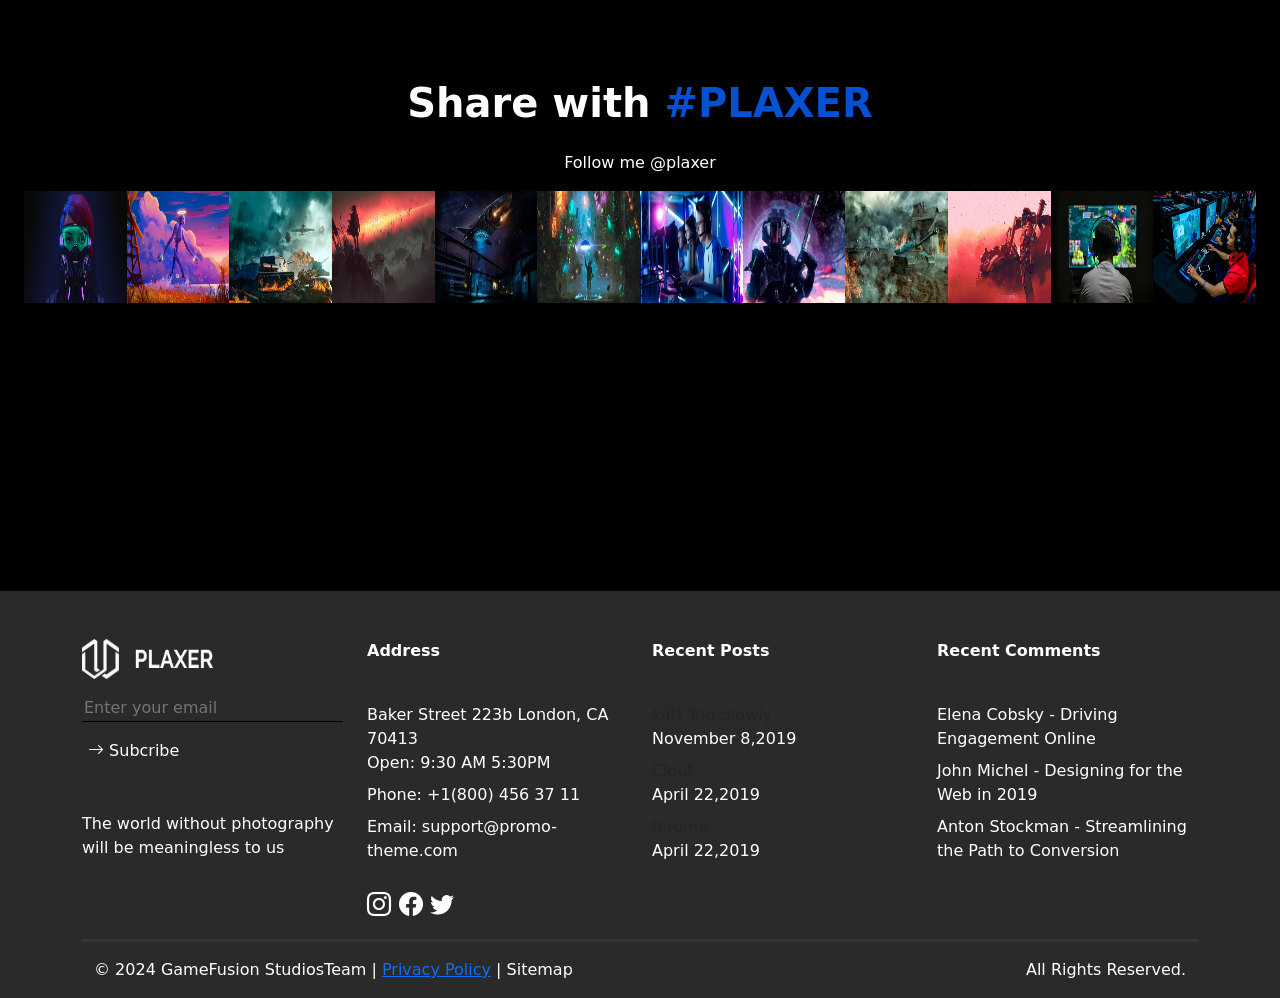
==== commit 808c63b1: "refinacion y subida de tienda" ====
--- a/index.html
+++ b/index.html
@@ -3,13 +3,16 @@
 <head>
     <meta charset="UTF-8">
     <meta name="viewport" content="width=device-width, initial-scale=1.0">
-    <title>SupuestoIII</title>
+    <title>Home</title>
     
     <link href="https://cdn.jsdelivr.net/npm/bootstrap@5.3.8/dist/css/bootstrap.min.css" rel="stylesheet" integrity="sha384-sRIl4kxILFvY47J16cr9ZwB07vP4J8+LH7qKQnuqkuIAvNWLzeN8tE5YBujZqJLB" crossorigin="anonymous">
     <script src="https://cdn.jsdelivr.net/npm/bootstrap@5.3.8/dist/js/bootstrap.bundle.min.js" integrity="sha384-FKyoEForCGlyvwx9Hj09JcYn3nv7wiPVlz7YYwJrWVcXK/BmnVDxM+D2scQbITxI" crossorigin="anonymous"></script>
     <link href="https://cdn.jsdelivr.net/npm/bootstrap-icons@1.11.3/font/bootstrap-icons.css" rel="stylesheet">
     <link rel="stylesheet" href="./styles/estilo_general.css">
     <link rel="stylesheet" href="./styles/estilosmodificados.css">
+
+    <link rel="shortcut icon" href="./resources/favicons/house-fill.svg" type="image/x-icon">
+
 </head>
 <body>
 
@@ -34,7 +37,7 @@
         <li class="nav-item"><a class="nav-link textoenlaces" href="./resources/pages/blog.html">Blog</a></li>
         <li class="nav-item"><a class="nav-link textoenlaces" href="./resources/pages/galeria.html">Gallery</a></li>
         <li class="nav-item"><a class="nav-link textoenlaces" href="./resources/pages/about_us.html">About us</a></li>
-        <li class="nav-item"><a class="nav-link textoenlaces" href="#">Shop</a></li>
+        <li class="nav-item"><a class="nav-link textoenlaces" href="./resources/pages/shop.html">Shop</a></li>
         <li class="nav-item"><a class="nav-link textoenlaces" href="./resources/pages/contacts.html">Contacts</a></li>
         <li class="nav-item"><a class="nav-link textoenlaces" href="#"><i class="bi bi-search"></i></a></li>
         <li class="nav-item"><a class="nav-link textoenlaces" href="#"><i class="bi bi-bag"></i></a></li>
@@ -110,7 +113,7 @@
                     <div class="card cardcolor" style="height: 20rem;">
                         <div class="card-body margencardbody">
                             <div class="d-flex flex-column justify-content-center align-items-center">
-                            <i class="bi bi-twitch iconoscard" style="text-align: center;"></i>
+                            <i class="bi bi-controller iconoscard" style="text-align: center;"></i>
                             </div>
                             <h5 class="">eSports News</h5>
                             <p class="card-text textoGeneral">Get top streams and results from World Cyber Games.</p>
@@ -121,7 +124,7 @@
                     <div class="card cardcolor" style="height: 20rem;">
                         <div class="card-body margencardbody">
                             <div class="d-flex flex-column justify-content-center align-items-center">
-                            <i class="bi bi-twitch iconoscard" style="text-align: center;"></i>
+                            <i class="bi bi-trophy iconoscard" style="text-align: center;"></i>
                             </div>
                             <h5 class="">Game Tournaments</h5>
                             <p class="card-text textoGeneral">Create your own games tournaments and share results.</p>
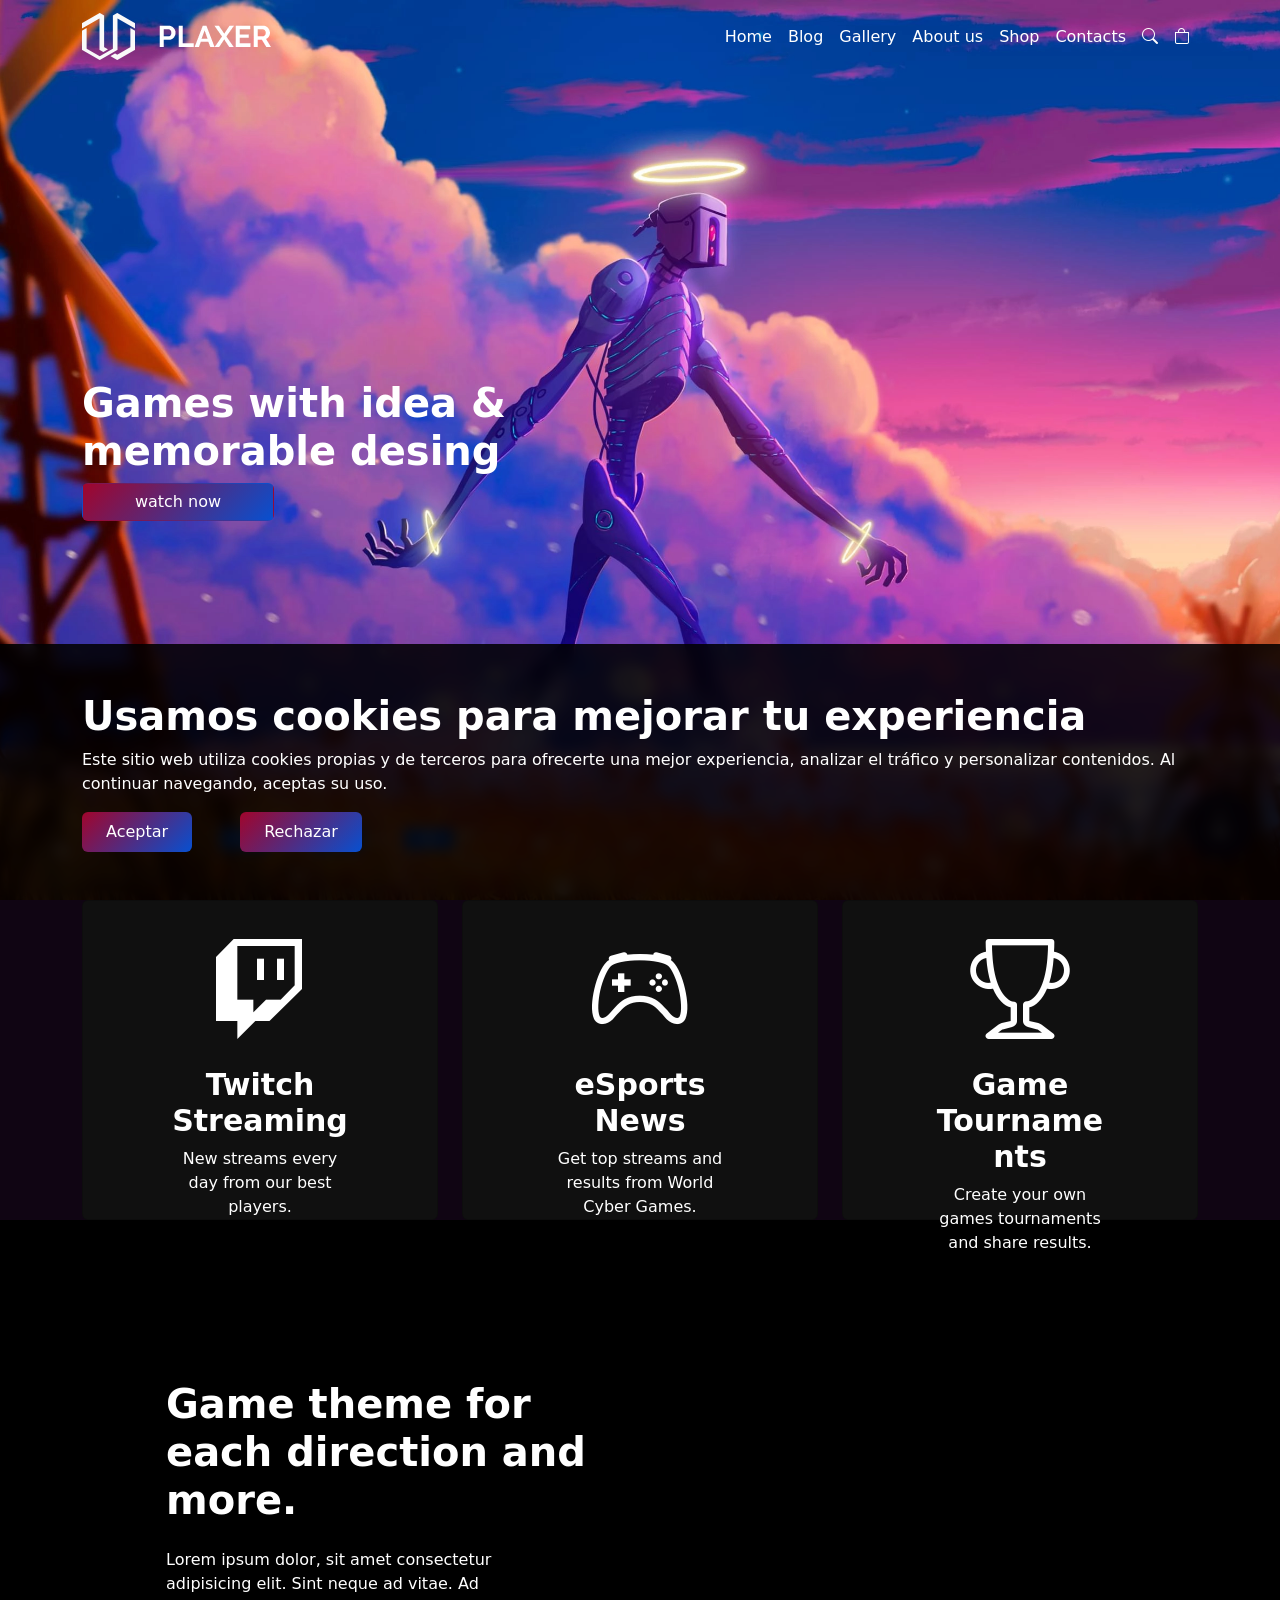
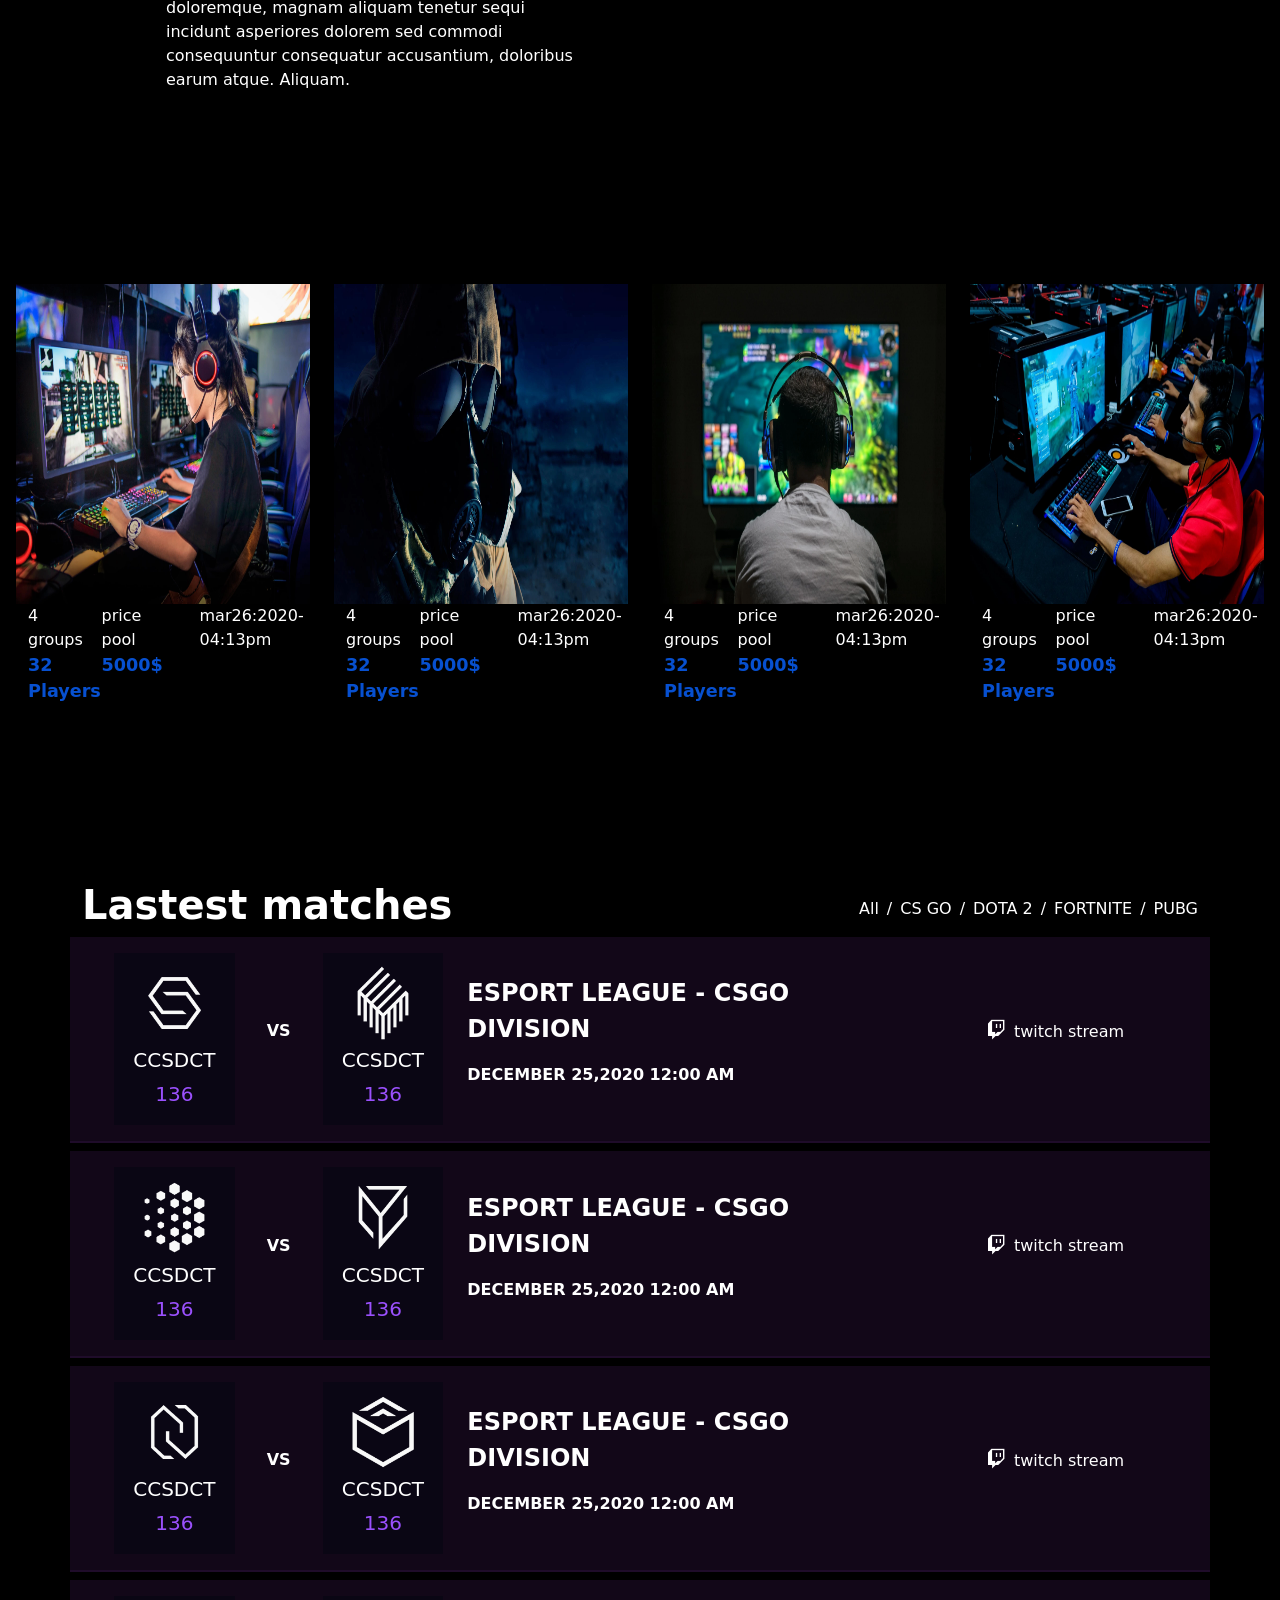
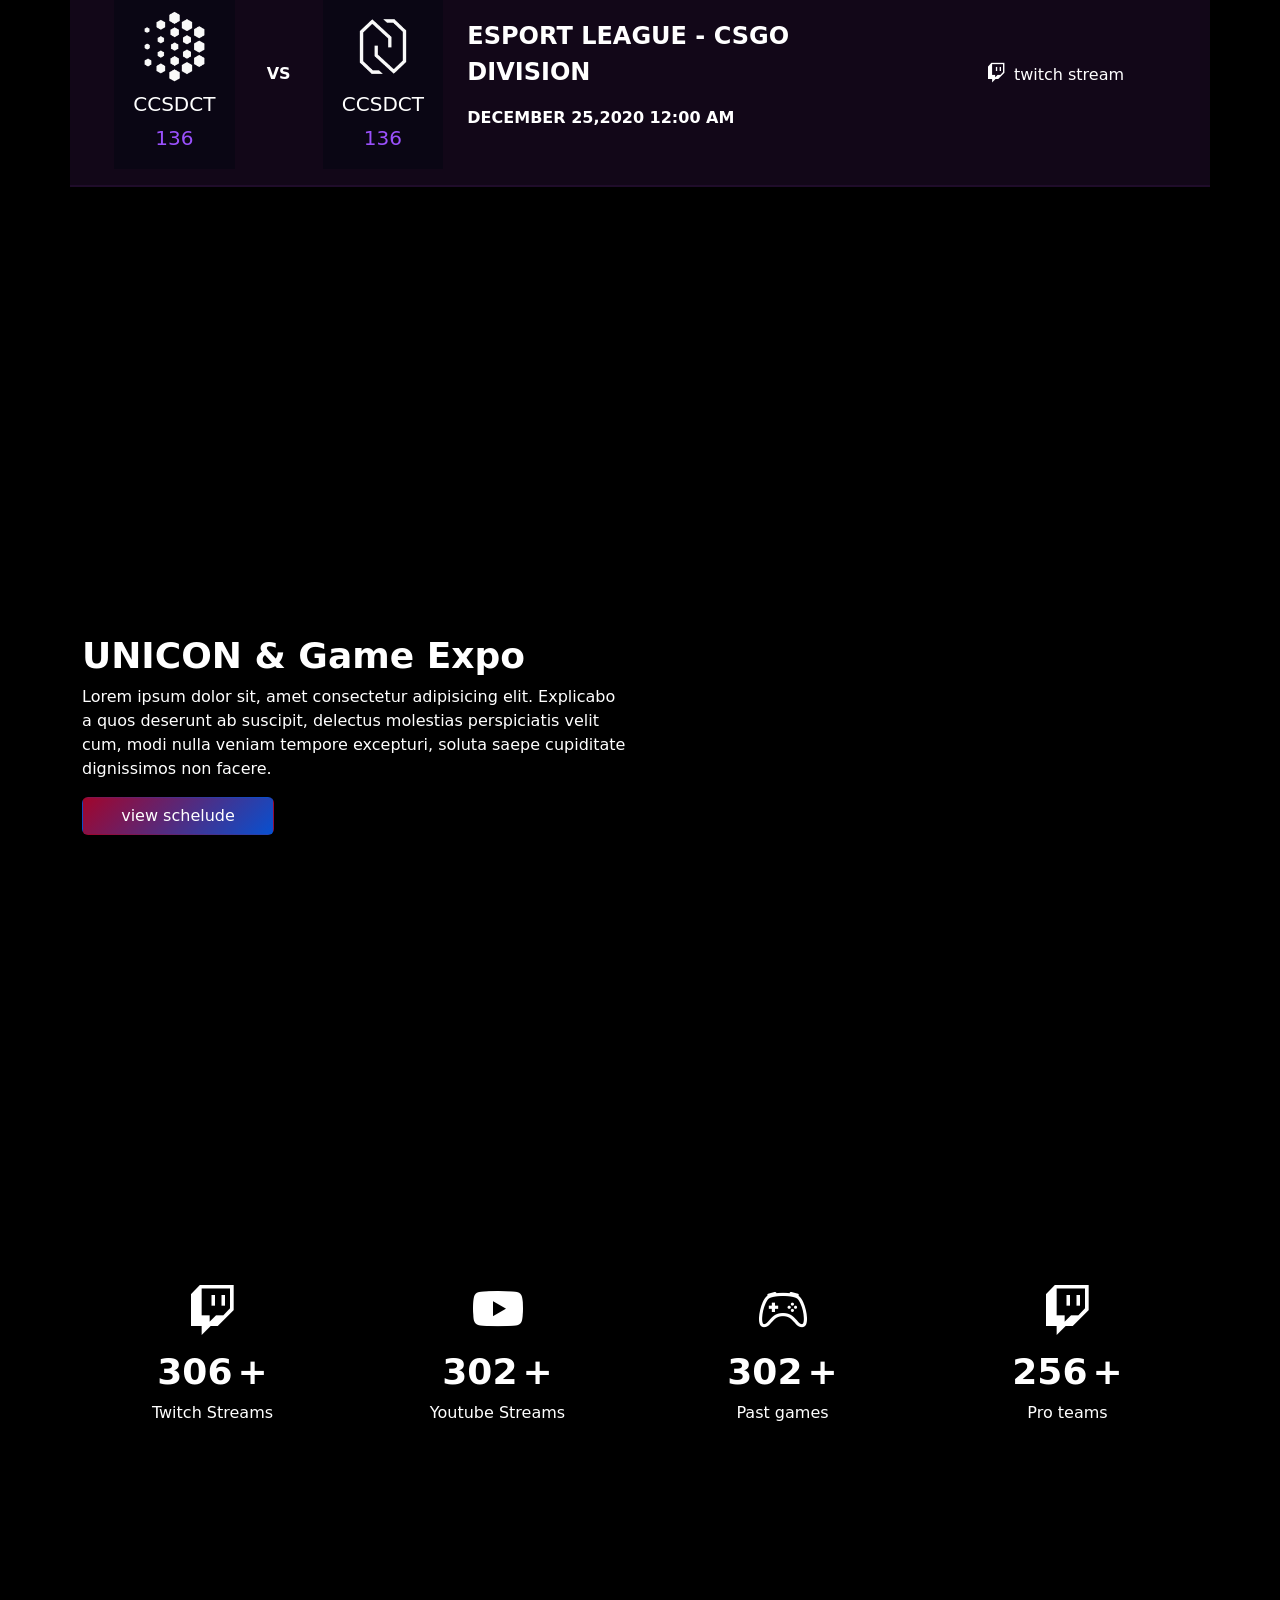
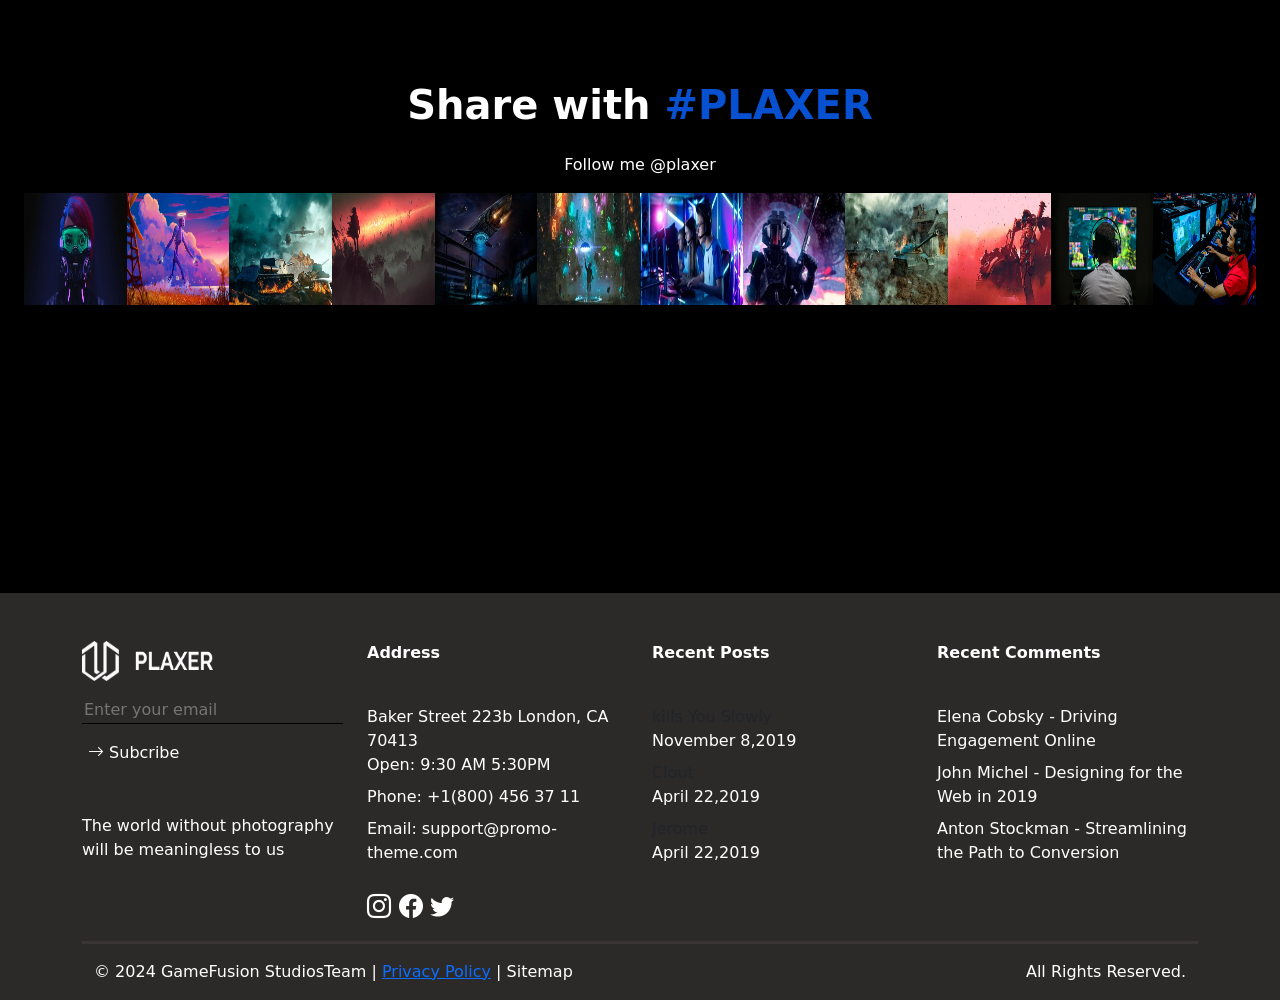
==== commit 5d59802b: "subida de cookies" ====
--- a/index.html
+++ b/index.html
@@ -249,7 +249,7 @@
         <div class="row align-items-center seccionmatch p-3 mb-2">
             <div class="col-12 col-md-4 d-flex justify-content-center align-items-center">
                 <div class="d-flex flex-column justify-content-center align-items-center cardmatch ms-3 me-2">
-                    <i class="bi bi-twitch iconoscard mt-3 mb-1" style="text-align: center; font-size: 3rem;"></i>
+                    <img class="mt-2" src="./resources/img/team1.webp" alt="" width="70%">
                     <p class="titulomatch mb-1">CCSDCT</p>
                     <p class="numeromatch mb-3 mt-0">136</p>
                 </div>
@@ -257,7 +257,7 @@
                 <p class="me-4 ms-4 textomatch">VS</p>
 
                 <div class="d-flex flex-column justify-content-center align-items-center cardmatch ms-2">
-                    <i class="bi bi-twitch iconoscard mt-3 mb-1" style="text-align: center; font-size: 3rem;"></i>
+                    <img class="mt-2" src="./resources/img/team2.webp" alt="" width="70%">
                     <p class="titulomatch mb-1">CCSDCT</p>
                     <p class="numeromatch mb-3 mt-0">136</p>
                 </div>
@@ -278,7 +278,7 @@
         <div class="row align-items-center seccionmatch p-3 mb-2">
             <div class="col-12 col-md-4 d-flex justify-content-center align-items-center">
                 <div class="d-flex flex-column justify-content-center align-items-center cardmatch ms-3 me-2">
-                    <i class="bi bi-twitch iconoscard mt-3 mb-1" style="text-align: center; font-size: 3rem;"></i>
+                    <img class="mt-2" src="./resources/img/team3.webp" alt="" width="70%">
                     <p class="titulomatch mb-1">CCSDCT</p>
                     <p class="numeromatch mb-3 mt-0">136</p>
                 </div>
@@ -286,7 +286,7 @@
                 <p class="me-4 ms-4 textomatch">VS</p>
 
                 <div class="d-flex flex-column justify-content-center align-items-center cardmatch ms-2">
-                    <i class="bi bi-twitch iconoscard mt-3 mb-1" style="text-align: center; font-size: 3rem;"></i>
+                    <img class="mt-2" src="./resources/img/team4.webp" alt="" width="70%">
                     <p class="titulomatch mb-1">CCSDCT</p>
                     <p class="numeromatch mb-3 mt-0">136</p>
                 </div>
@@ -306,7 +306,7 @@
         <div class="row align-items-center seccionmatch p-3 mb-2">
             <div class="col-12 col-md-4 d-flex justify-content-center align-items-center">
                 <div class="d-flex flex-column justify-content-center align-items-center cardmatch ms-3 me-2">
-                    <i class="bi bi-twitch iconoscard mt-3 mb-1" style="text-align: center; font-size: 3rem;"></i>
+                    <img class="mt-2" src="./resources/img/team5.webp" alt="" width="70%">
                     <p class="titulomatch mb-1">CCSDCT</p>
                     <p class="numeromatch mb-3 mt-0">136</p>
                 </div>
@@ -314,7 +314,7 @@
                 <p class="me-4 ms-4 textomatch">VS</p>
 
                 <div class="d-flex flex-column justify-content-center align-items-center cardmatch ms-2">
-                    <i class="bi bi-twitch iconoscard mt-3 mb-1" style="text-align: center; font-size: 3rem;"></i>
+                    <img class="mt-2" src="./resources/img/team6.webp" alt="" width="70%">
                     <p class="titulomatch mb-1">CCSDCT</p>
                     <p class="numeromatch mb-3 mt-0">136</p>
                 </div>
@@ -334,7 +334,7 @@
         <div class="row align-items-center seccionmatch p-3 mb-2">
             <div class="col-12 col-md-4 d-flex justify-content-center align-items-center">
                 <div class="d-flex flex-column justify-content-center align-items-center cardmatch ms-3 me-2">
-                    <i class="bi bi-twitch iconoscard mt-3 mb-1" style="text-align: center; font-size: 3rem;"></i>
+                    <img class="mt-2" src="./resources/img/team3.webp" alt="" width="70%">
                     <p class="titulomatch mb-1">CCSDCT</p>
                     <p class="numeromatch mb-3 mt-0">136</p>
                 </div>
@@ -342,7 +342,7 @@
                 <p class="me-4 ms-4 textomatch">VS</p>
 
                 <div class="d-flex flex-column justify-content-center align-items-center cardmatch ms-2">
-                    <i class="bi bi-twitch iconoscard mt-3 mb-1" style="text-align: center; font-size: 3rem;"></i>
+                    <img class="mt-2" src="./resources/img/team5.webp" alt="" width="70%">
                     <p class="titulomatch mb-1">CCSDCT</p>
                     <p class="numeromatch mb-3 mt-0">136</p>
                 </div>
@@ -391,22 +391,22 @@
     <section class="container">
         <div class="row text-center">
             <div class="col-6 col-md-3 d-flex flex-column justify-content-center align-items-center">
-                <i class="bi bi-twitch iconoscard" style="text-align: center; font-size: 50px;"></i>
+                <i class="bi bi-twitch iconoscard iconocontador"></i>
                 <div><h4 data-tiempo="1300" class="contador" style="display: inline-block;">1300 </h4> <h4 style="display: inline-block;">+</h4></div>
                 <p class="textoGeneral">Twitch Streams</p>
             </div>
             <div class="col-6 col-md-3 d-flex flex-column justify-content-center align-items-center">
-                <i class="bi bi-youtube iconoscard" style="text-align: center; font-size: 50px;"></i>
+                <i class="bi bi-youtube iconoscard iconocontador"></i>
                 <div><h4 data-tiempo="1100" class="contador" style="display: inline-block;">1100 </h4> <h4 style="display: inline-block;">+</h4></div>
                 <p class="textoGeneral">Youtube Streams</p>
             </div>
             <div class="col-6 col-md-3 d-flex flex-column justify-content-center align-items-center">
-                <i class="bi bi-controller iconoscard" style="text-align: center; font-size: 50px;"></i>
+                <i class="bi bi-controller iconoscard iconocontador"></i>
                 <div><h4 data-tiempo="900" class="contador" style="display: inline-block;">900 </h4> <h4 style="display: inline-block;">+</h4></div>
                 <p class="textoGeneral">Past games</p>
             </div>
             <div class="col-6 col-md-3 d-flex flex-column justify-content-center align-items-center">
-                <i class="bi bi-twitch iconoscard" style="text-align: center; font-size: 50px;"></i>
+                <i class="bi bi-twitch iconoscard iconocontador"></i>
                 <div><h4 data-tiempo="256" class="contador" style="display: inline-block;">256 </h4> <h4 style="display: inline-block;">+</h4></div>
                 <p class="textoGeneral">Pro teams</p>
             </div>
@@ -531,7 +531,20 @@
      </div>
      </a>
 
+    <!-- banner de cookies-->
+     <div id="bannercookie" class="container-fluid fixed-bottom bannercookies pt-5">
+        <div class="container">
+            <h3>Usamos cookies para mejorar tu experiencia</h3>
+            <p class="textoGeneral">Este sitio web utiliza cookies propias y de terceros para ofrecerte una mejor experiencia, analizar el tráfico y personalizar contenidos. Al continuar navegando, aceptas su uso.</p>
+        </div>
+        <div class="container d-flex mb-5">
+            <button id="aceptarcookie" class="botongeneral pt-2 pb-2 pe-4 ps-4 me-5 border-0 rounded">Aceptar</button>
+            <button class="botongeneral pt-2 pb-2 pe-4 ps-4 border-0 rounded">Rechazar</button>
+        </div>
+     </div>
+
     <script src="./resources/javascript/general.js"></script>
     <script src="./resources/javascript/contador.js"></script>
+    <script src="./resources/javascript/cookie.js"></script>
 </body>
 </html>
--- a/styles/estilo_general.css
+++ b/styles/estilo_general.css
@@ -79,6 +79,12 @@
 .botongeneral{
     background: linear-gradient(135deg, #a1052c,#0750d0);
     color: var(--color-textoPrincipal);
+    transition: all 0.3s ease;
+}
+
+.botongeneral:hover{
+    transform: scale(1.1);
+    color: var(--color-textoPrincipal);
 }
 
 .textoenlaces{
@@ -174,6 +180,12 @@
   background-color: transparent;
     border: none;
     color: var(--color-textoPrincipal);
+}
+
+/*contador*/
+.iconocontador{
+    text-align: center;
+    font-size: 50px;
 }
 
 /*boton scroll*/
@@ -196,4 +208,9 @@
 
 .botonscroll:hover{
     transform: scale(1.1);
+}
+
+.bannercookies{
+    background-color: #000000dd;
+    backdrop-filter: blur(7px);
 }
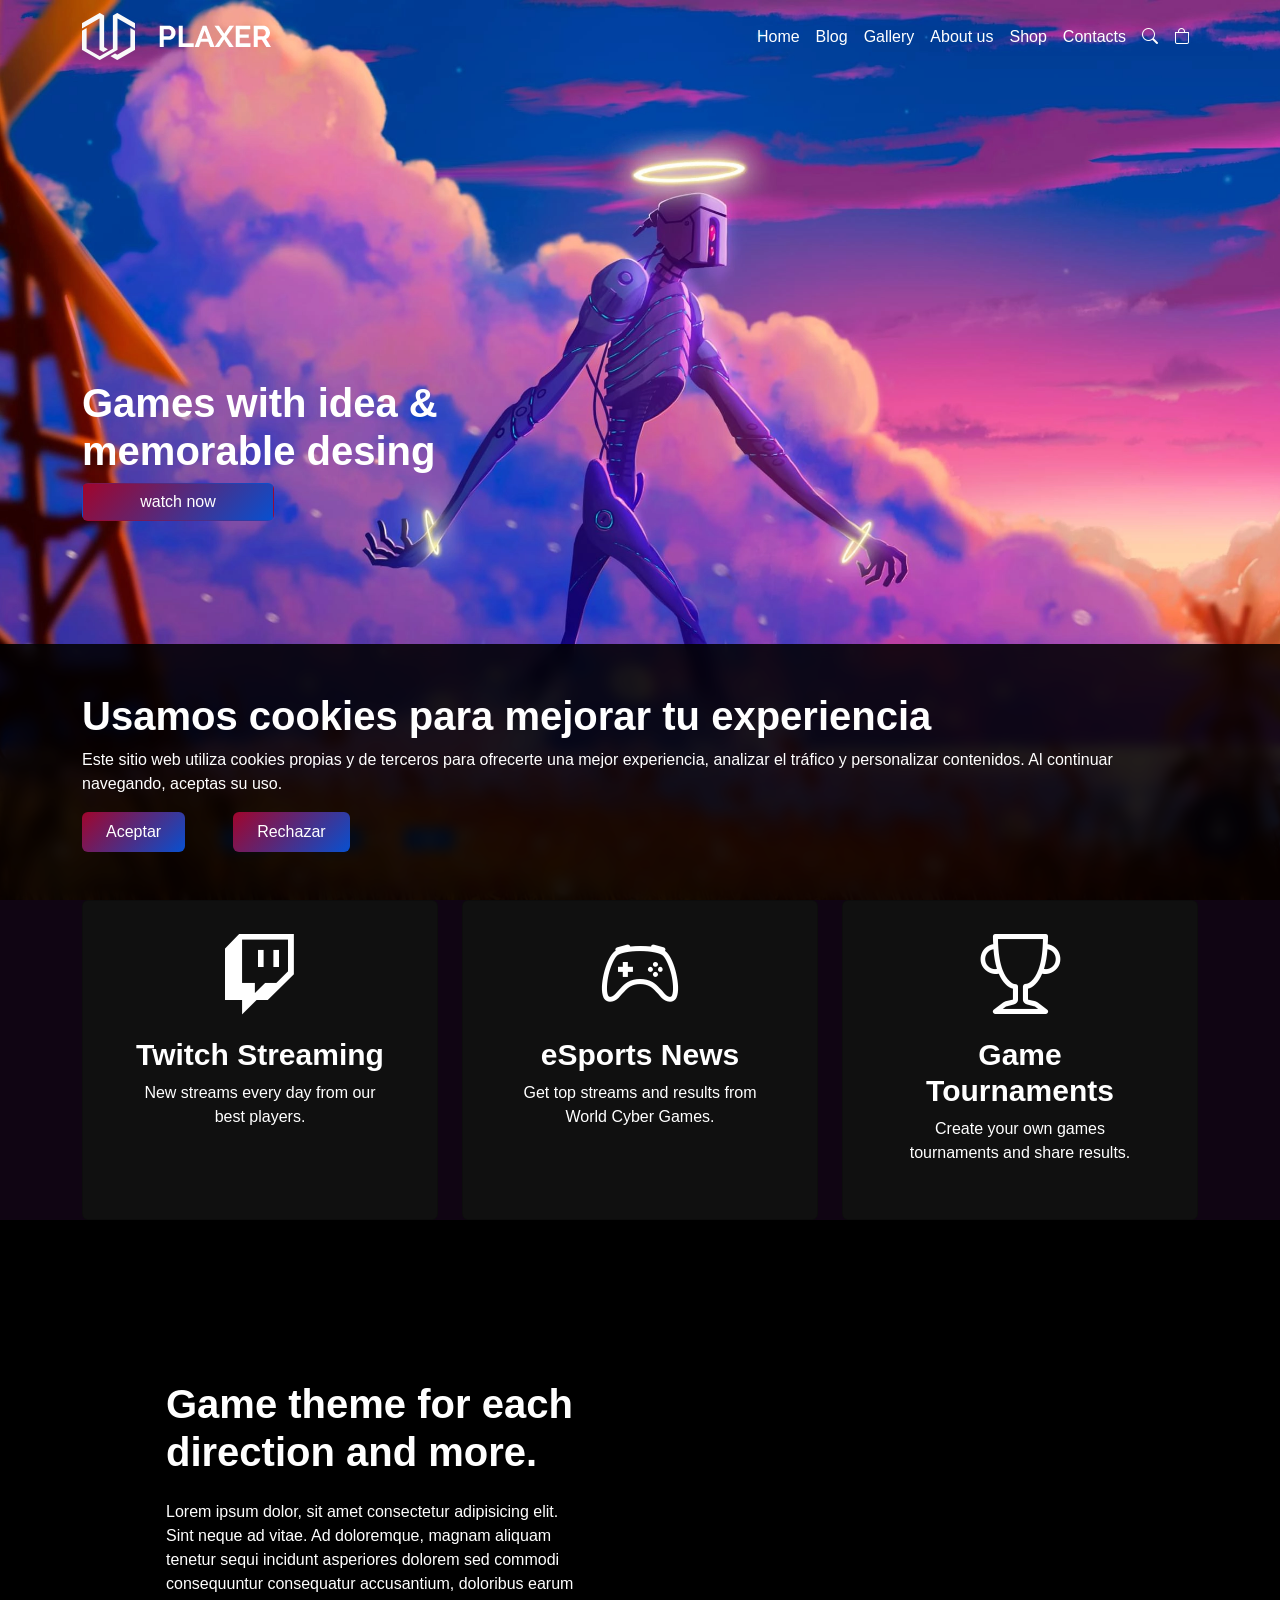
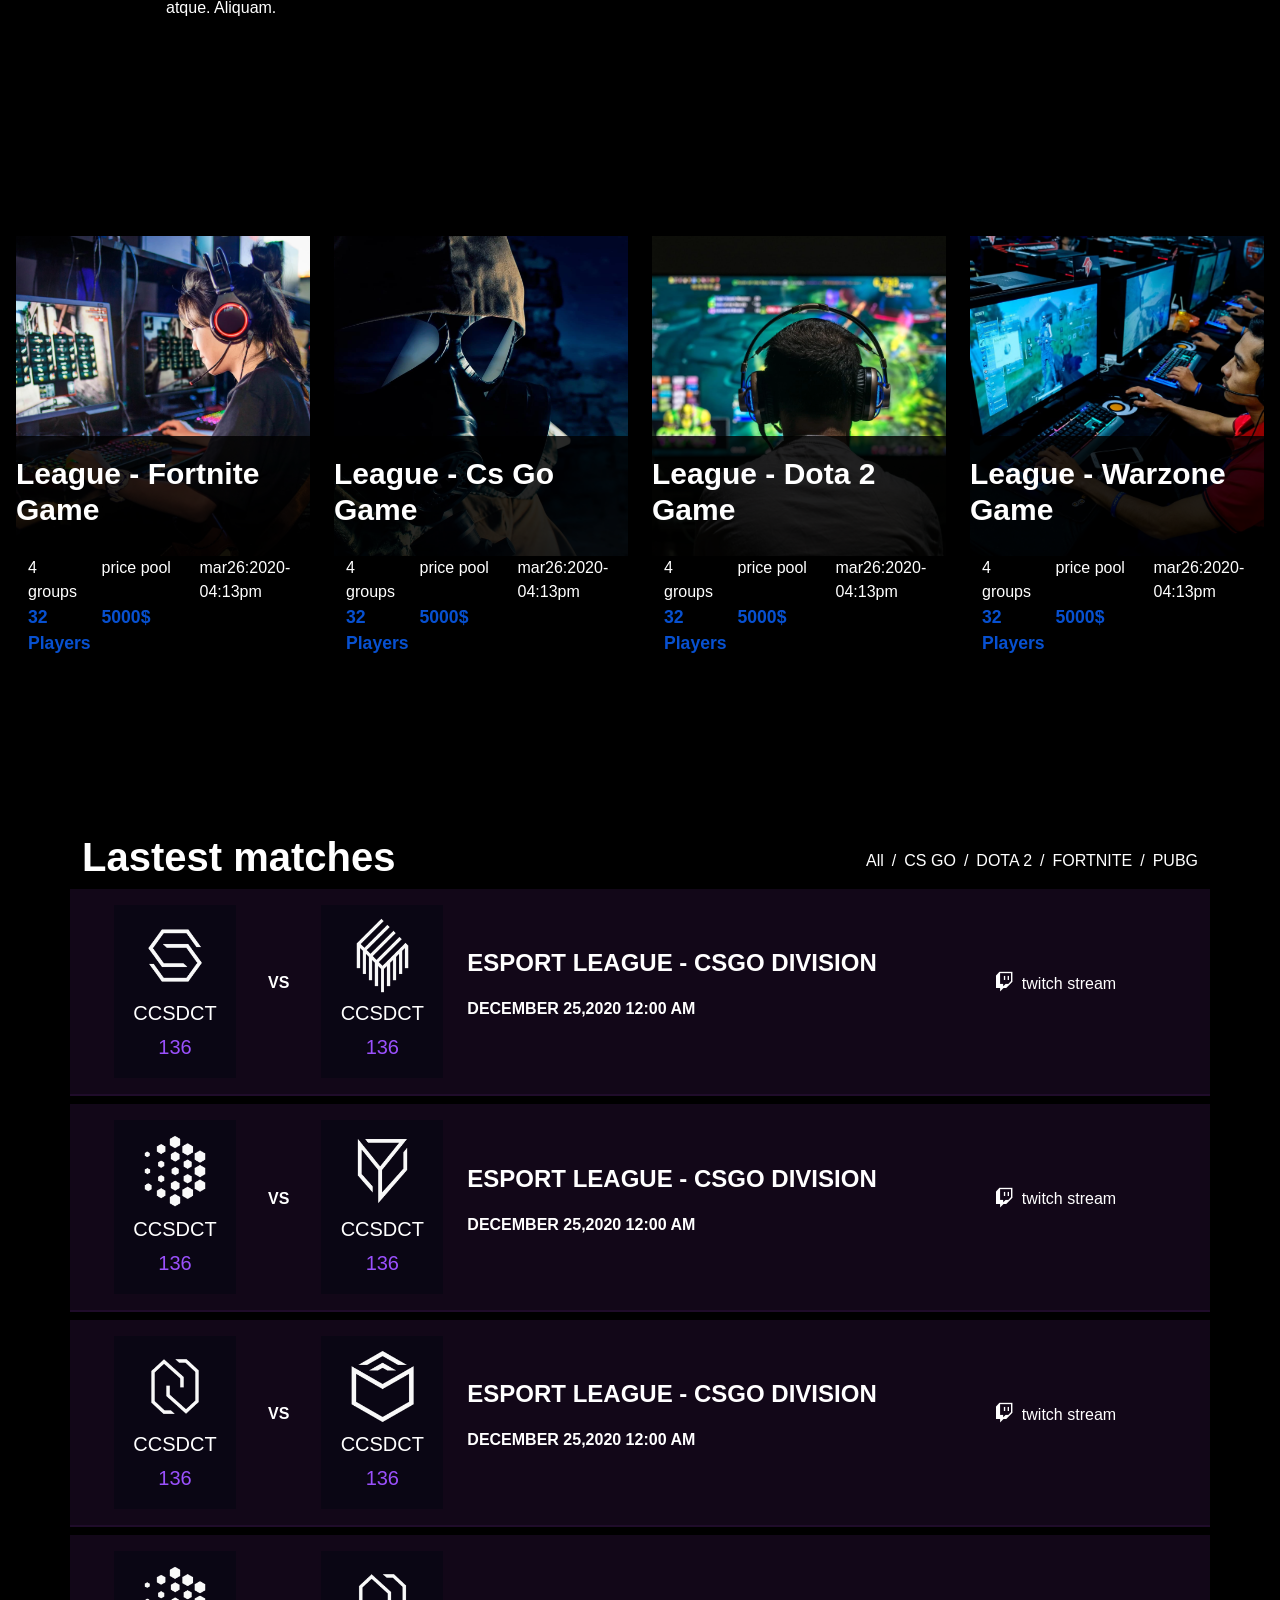
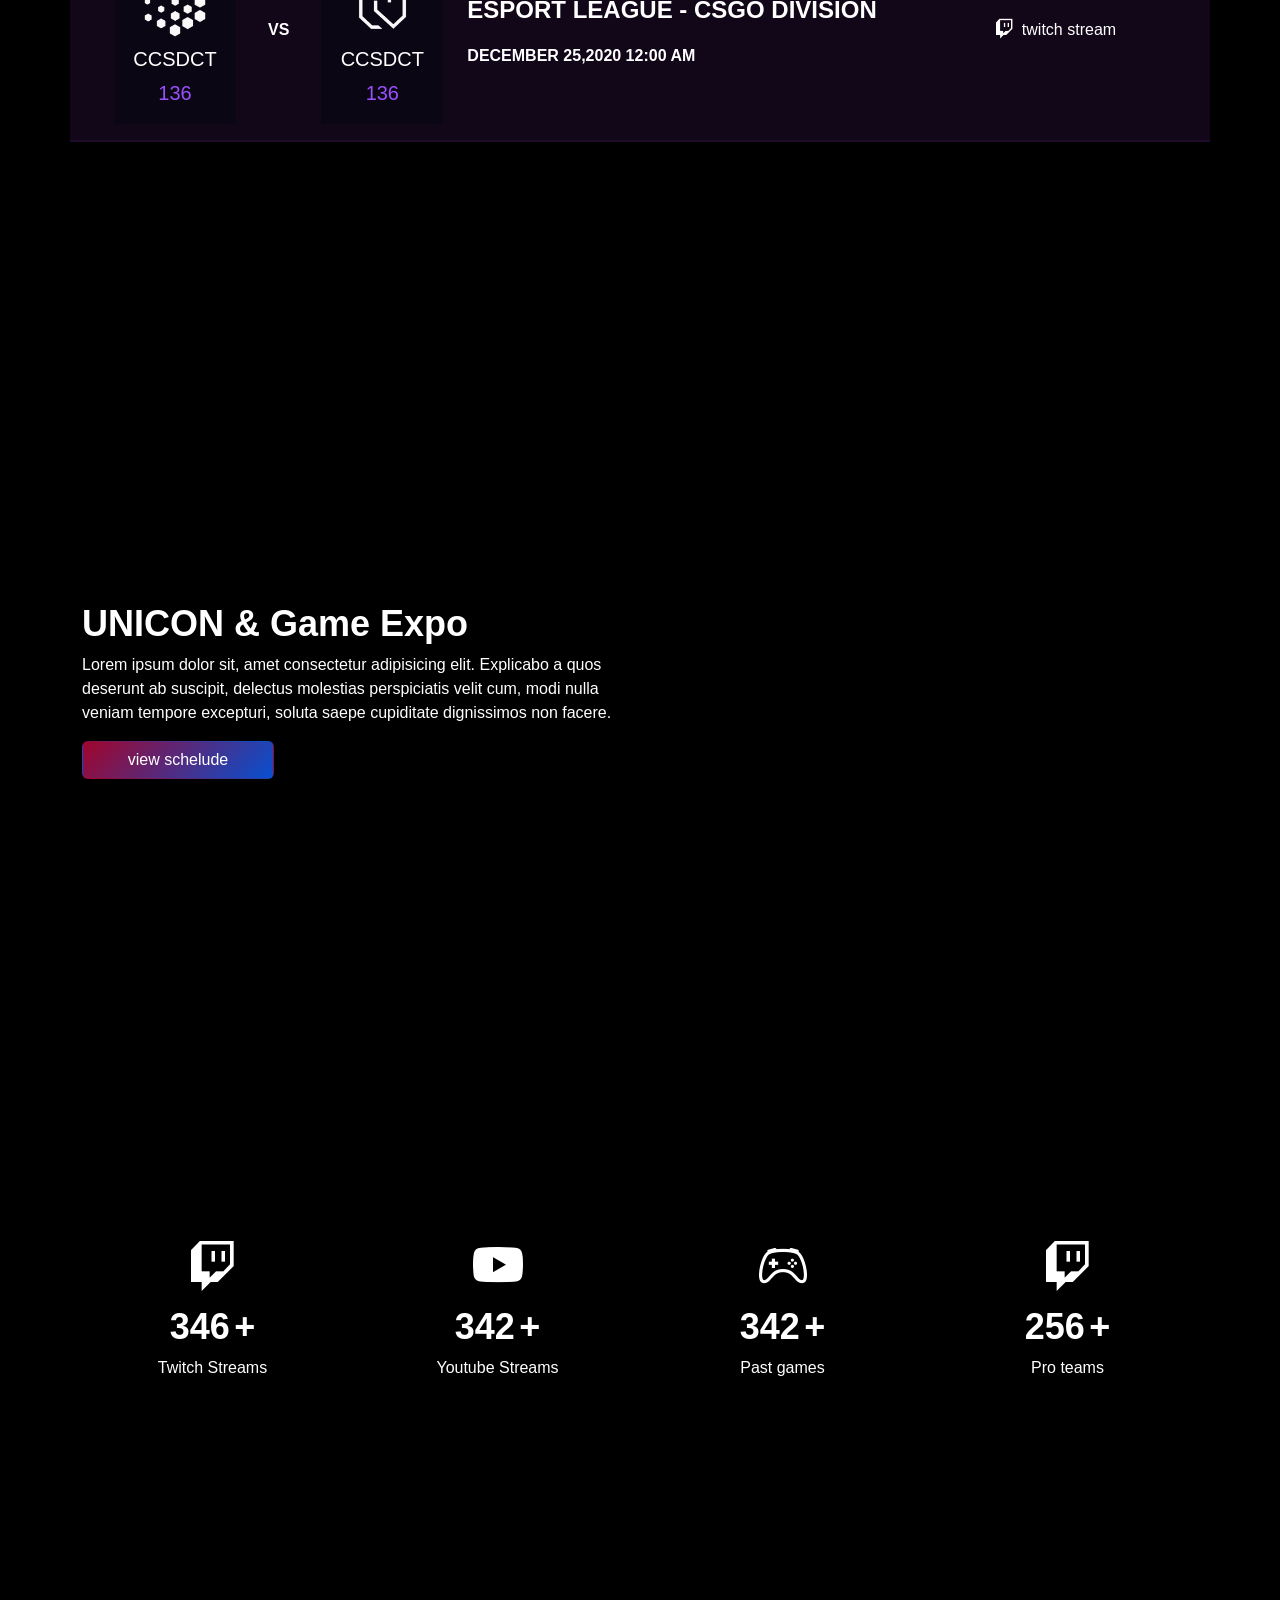
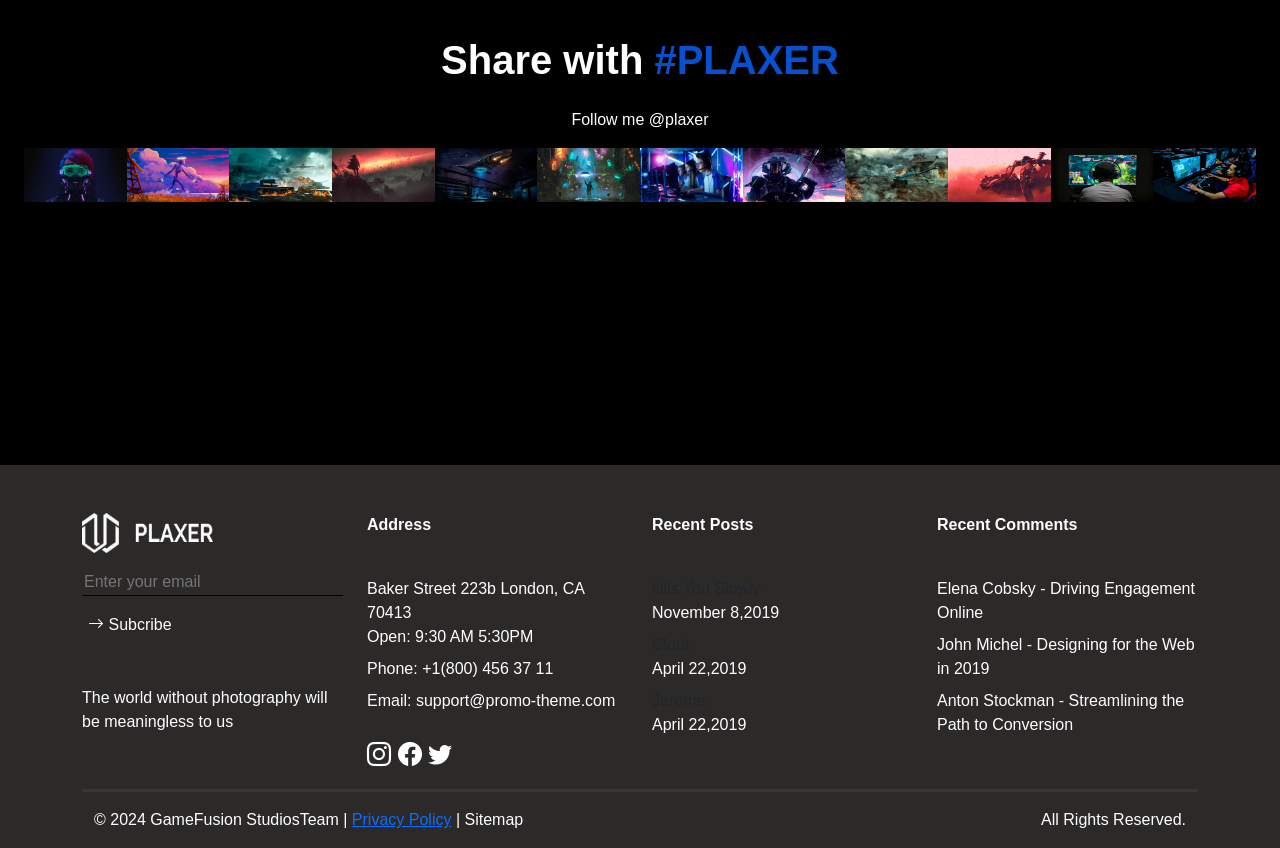
==== commit 7e39c6c0: "retoque final" ====
--- a/index.html
+++ b/index.html
@@ -25,8 +25,7 @@
       <img src="./resources/img/logo-light.webp" alt="">
     </a>
 
-    <button class="navbar-toggler" type="button" data-bs-toggle="collapse"
-      data-bs-target="#navbarTogglerDemo02">
+    <button class="navbar-toggler" type="button" data-bs-toggle="collapse" data-bs-target="#navbarTogglerDemo02">
       <span class="navbar-toggler-icon"></span>
     </button>
 
@@ -170,7 +169,11 @@
         <div class="row">
             <div class="col-12 col-md-6 col-lg-3">
                 <div class="d-flex flex-column">
-                    <img src="./resources/img/card1.webp" alt="" width="100%" height="320px">
+                    
+                    <div class="imagenevento d-flex align-items-end" style="background-image: url('./resources/img/card1.webp');">
+                        <div class="textoevento"> <h5>League - Fortnite Game</h5></div>
+                    </div>
+                   
                     <div class="container-fluid">
                         <div class="row">
                             <div class="col-3 textoGeneral">4 groups</div>
@@ -184,7 +187,11 @@
             </div>
             <div class="col-12 col-md-6 col-lg-3">
                 <div class="d-flex flex-column">
-                    <img src="./resources/img/card2.webp" alt="" width="100%" height="320px">
+
+                    <div class="imagenevento d-flex align-items-end" style="background-image: url('./resources/img/card2.webp');">
+                        <div class="textoevento"> <h5>League - Cs Go Game</h5></div>
+                    </div>
+
                     <div class="container-fluid">
                         <div class="row">
                             <div class="col-3 textoGeneral">4 groups</div>
@@ -198,7 +205,11 @@
             </div>
             <div class="col-12 col-md-6 col-lg-3">
                 <div class="d-flex flex-column">
-                    <img src="./resources/img/card3.webp" alt="" width="100%" height="320px">
+
+                    <div class="imagenevento d-flex align-items-end" style="background-image: url('./resources/img/card3.webp');">
+                        <div class="textoevento"> <h5>League - Dota 2 Game</h5></div>
+                    </div>
+
                     <div class="container-fluid">
                         <div class="row">
                             <div class="col-3 textoGeneral">4 groups</div>
@@ -212,7 +223,11 @@
             </div>
             <div class="col-12 col-md-6 col-lg-3">
                 <div class="d-flex flex-column">
-                    <img src="./resources/img/card4.webp" alt="" width="100%" height="320px">
+
+                    <div class="imagenevento d-flex align-items-end" style="background-image: url('./resources/img/card4.webp');">
+                        <div class="textoevento"> <h5>League - Warzone Game</h5></div>
+                    </div>
+
                     <div class="container-fluid">
                         <div class="row">
                             <div class="col-3 textoGeneral">4 groups</div>
@@ -230,13 +245,13 @@
     <div class="separador"></div>
     <div class="separador"></div>
 
-    <!-- Lastest matches-->
+    <!-- Ultimos partidos-->
      <div class="container">
         <div class="row">
-            <div class="col-6 d-flex justify-content-start align-items-center">
+            <div class="col-12 col-md-6 d-flex justify-content-start align-items-center">
                 <h3 id="titmatch">Lastest matches</h3>
             </div>
-            <div class="col-6 d-flex justify-content-end align-items-center textoGeneral">
+            <div class="col-12 col-md-6 d-flex justify-content-end align-items-center textoGeneral">
                 <a class="enlacematch me-2" href="#titmatch">All</a>/
                 <a class="enlacematch me-2 ms-2" href="#titmatch">CS GO</a>/
                 <a class="enlacematch me-2 ms-2" href="#titmatch">DOTA 2</a>/
@@ -427,7 +442,7 @@
             
         </div>
         <div class="container-fluid">
-            <div class="row g-0" style="height: 10rem;">
+            <div class="row g-0" >
                 <div class="col col-sm-3 col-lg-1 col-6">
                     <img src="./resources/img/img1.webp" alt="" width="100%" height="70%">
                 </div>
@@ -515,7 +530,7 @@
             <div class="container">
                 <div class="row">
                     <hr class="col-12" style="height: 3px; background-color: rgb(97, 88, 88); border: none;">
-                    <div class="col-6 text-start textoGeneral mb-3">&copy; 2024 GameFusion StudiosTeam | <a href="">Privacy Policy</a> | Sitemap</div>
+                    <div class="col-6 text-start textoGeneral mb-3">&copy; 2024 GameFusion StudiosTeam | <a href="./resources/pages/privacy.html">Privacy Policy</a> | Sitemap</div>
                     <div class="col-6 text-end textoGeneral">All Rights Reserved.</div>
                 </div>
                 
--- a/styles/estilo_general.css
+++ b/styles/estilo_general.css
@@ -9,6 +9,10 @@
     --color-textoSecundario:#d3d3d3;
 }
 
+*{
+    font-family: 'Poppins', sans-serif;
+}
+
 body{
     background-color: var(--color-fondoOscuro);
 }
@@ -52,12 +56,12 @@
 /*clases cards*/
 .margencardbody{
     text-align: center;
-    margin-left: 70px;
-    margin-right:70px ;
+    margin-left: 10%;
+    margin-right:10% ;
 }
 
 .iconoscard{
-    font-size: 100px;
+    font-size: 5rem;
     color: var(--color-textoPrincipal);
 }
 
@@ -102,6 +106,11 @@
     transform: rotate(4deg);
 }
 
+.navbar-toggler{
+    background-color: white;
+}
+
+
 /*Hero*/
 
 .heroimagen{
@@ -109,6 +118,21 @@
     height: 100vh; 
     background-size: cover;
     background-position: center;
+}
+/*eventos*/
+
+.imagenevento{
+    background-position: center center;
+    background-size: cover;
+    width: 100%;
+    height: 320px;
+}
+
+.textoevento{
+    background-color: #000000d0;
+    width: 100%;
+    padding-top: 20px;
+    padding-bottom: 20px;
 }
 
 /*ultimos partidos*/
